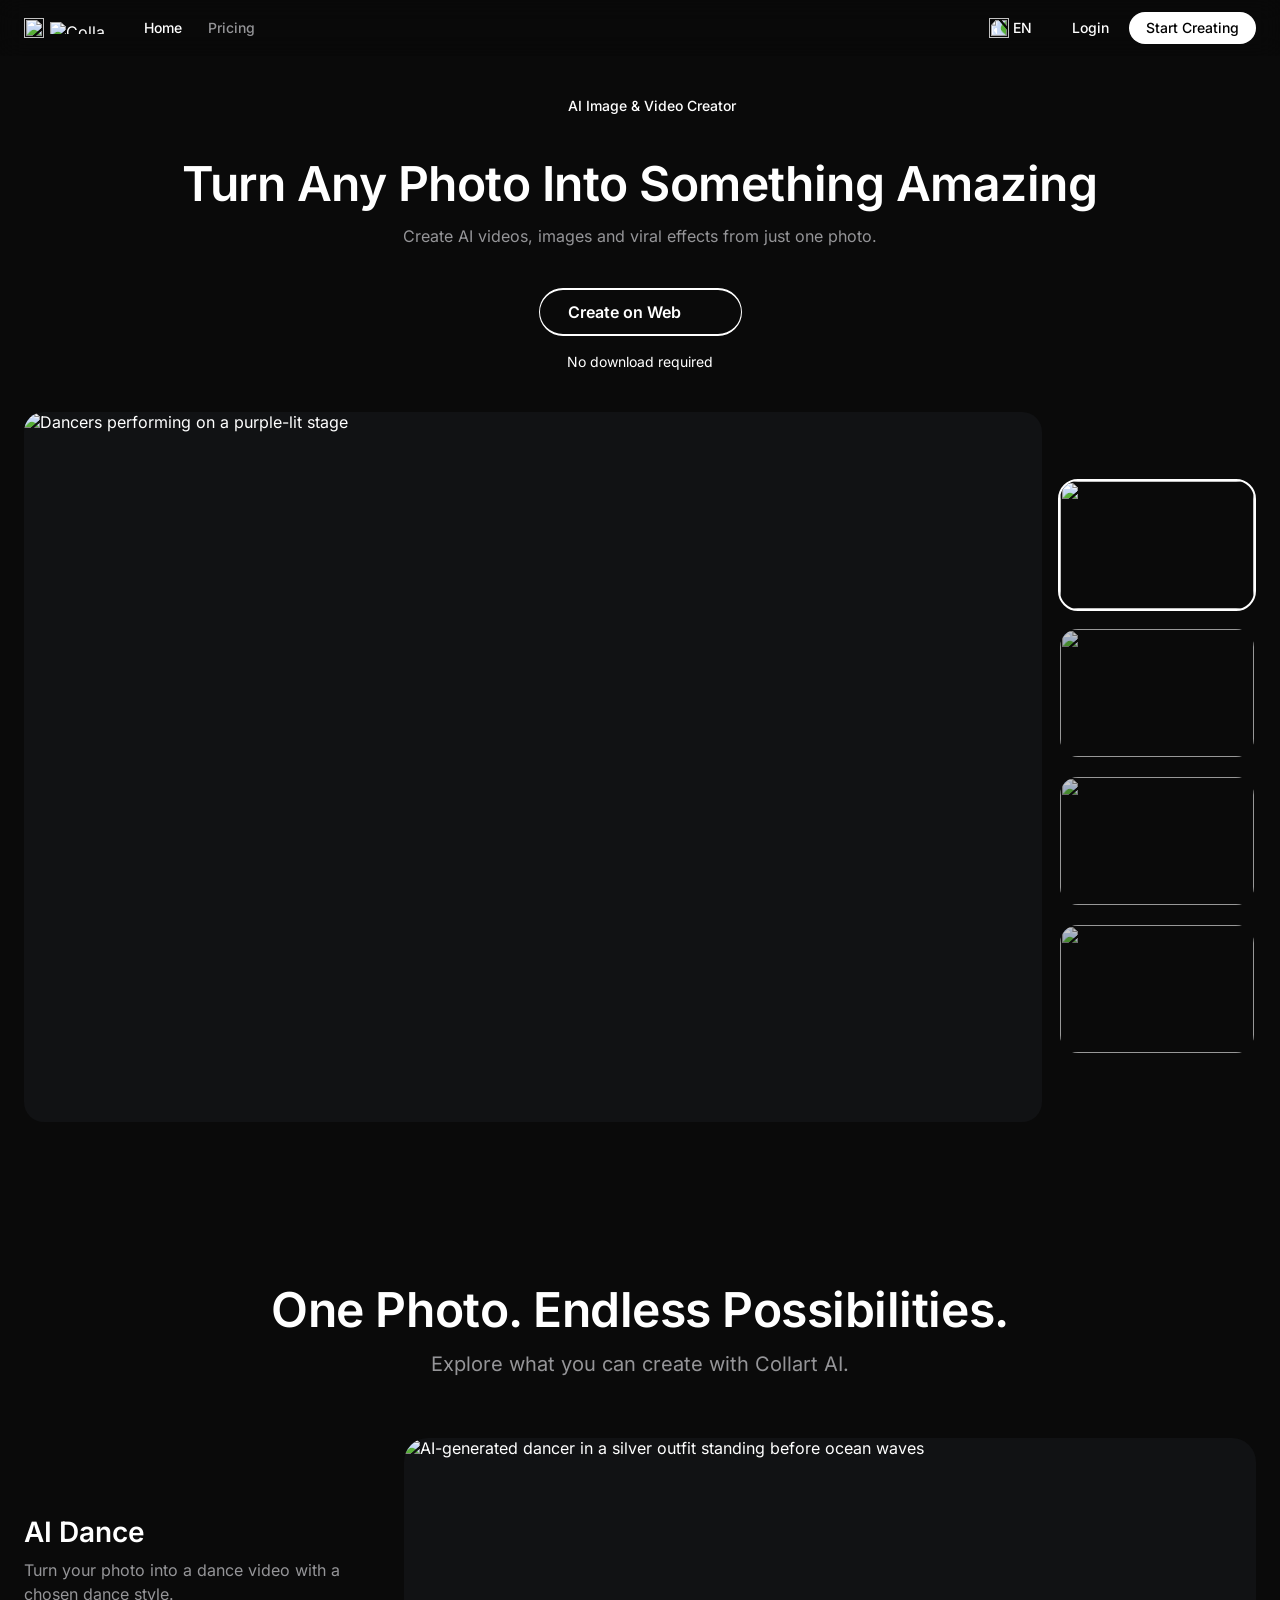
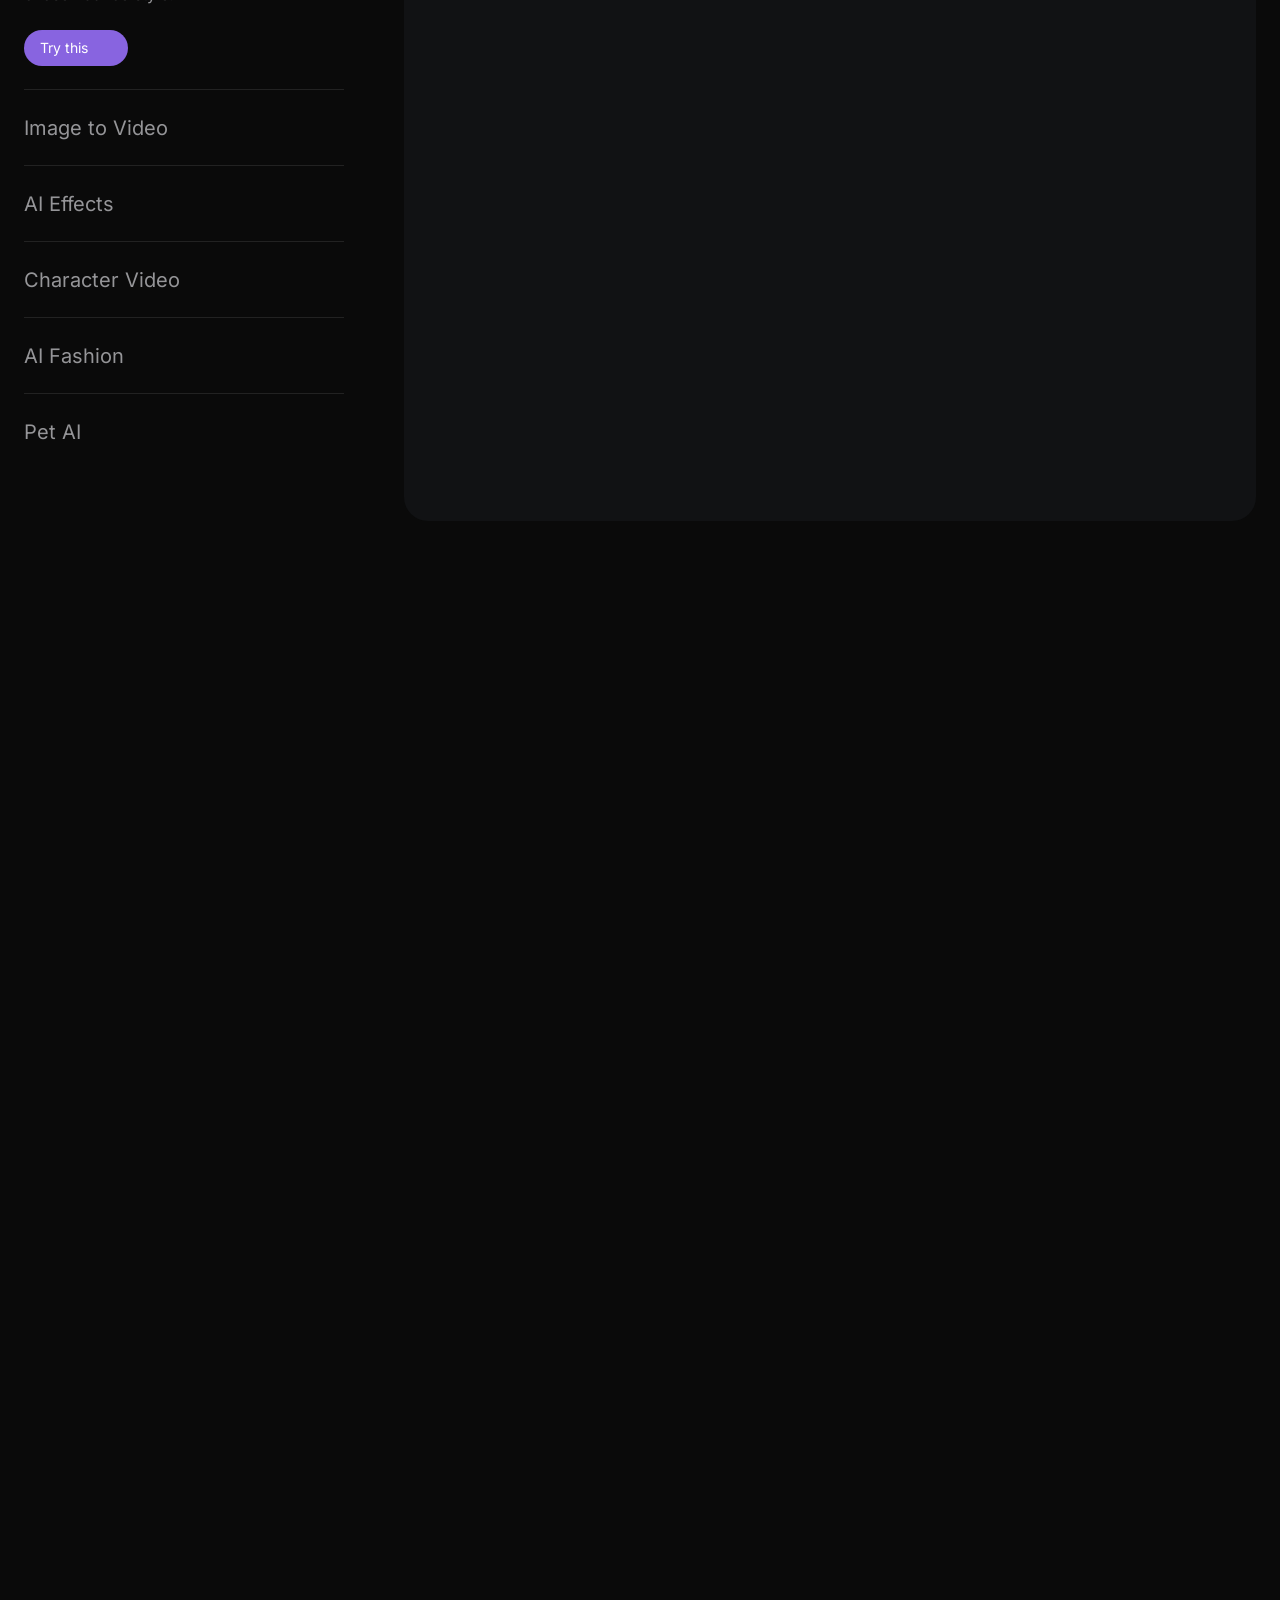
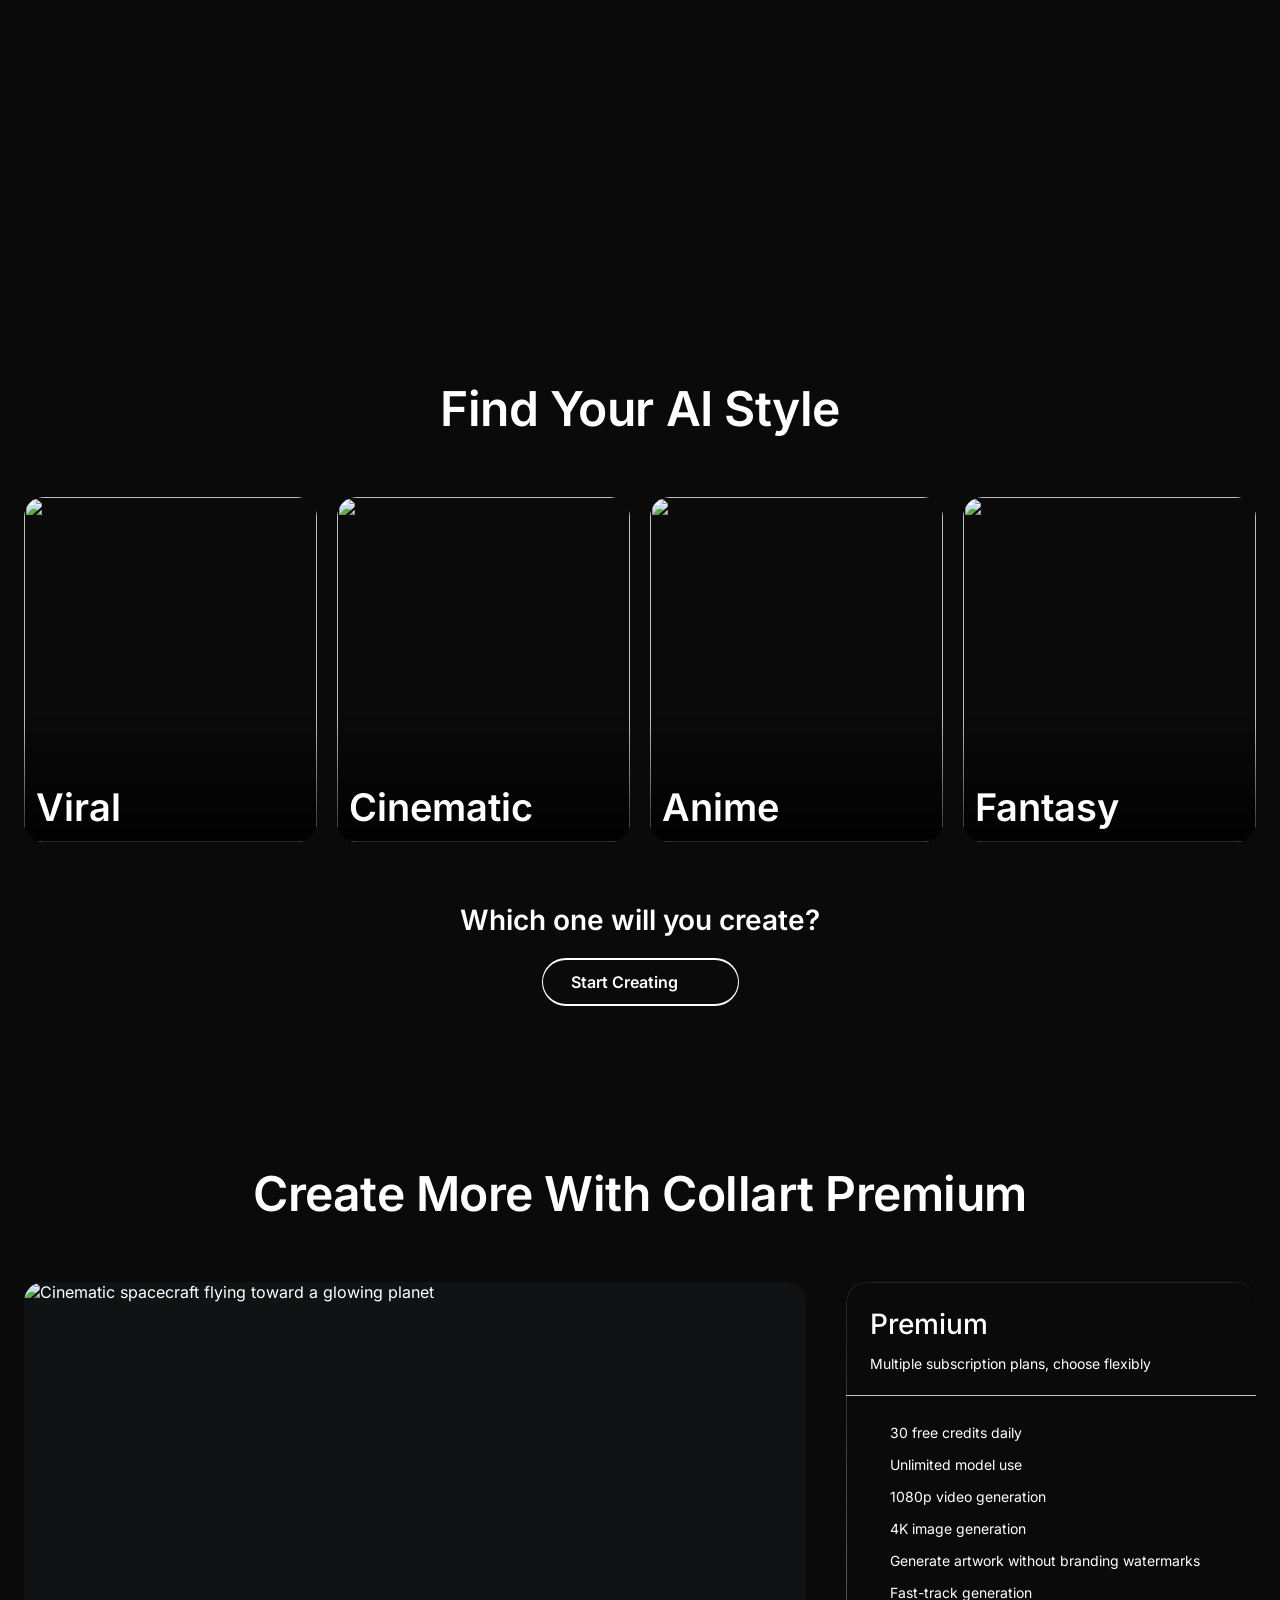
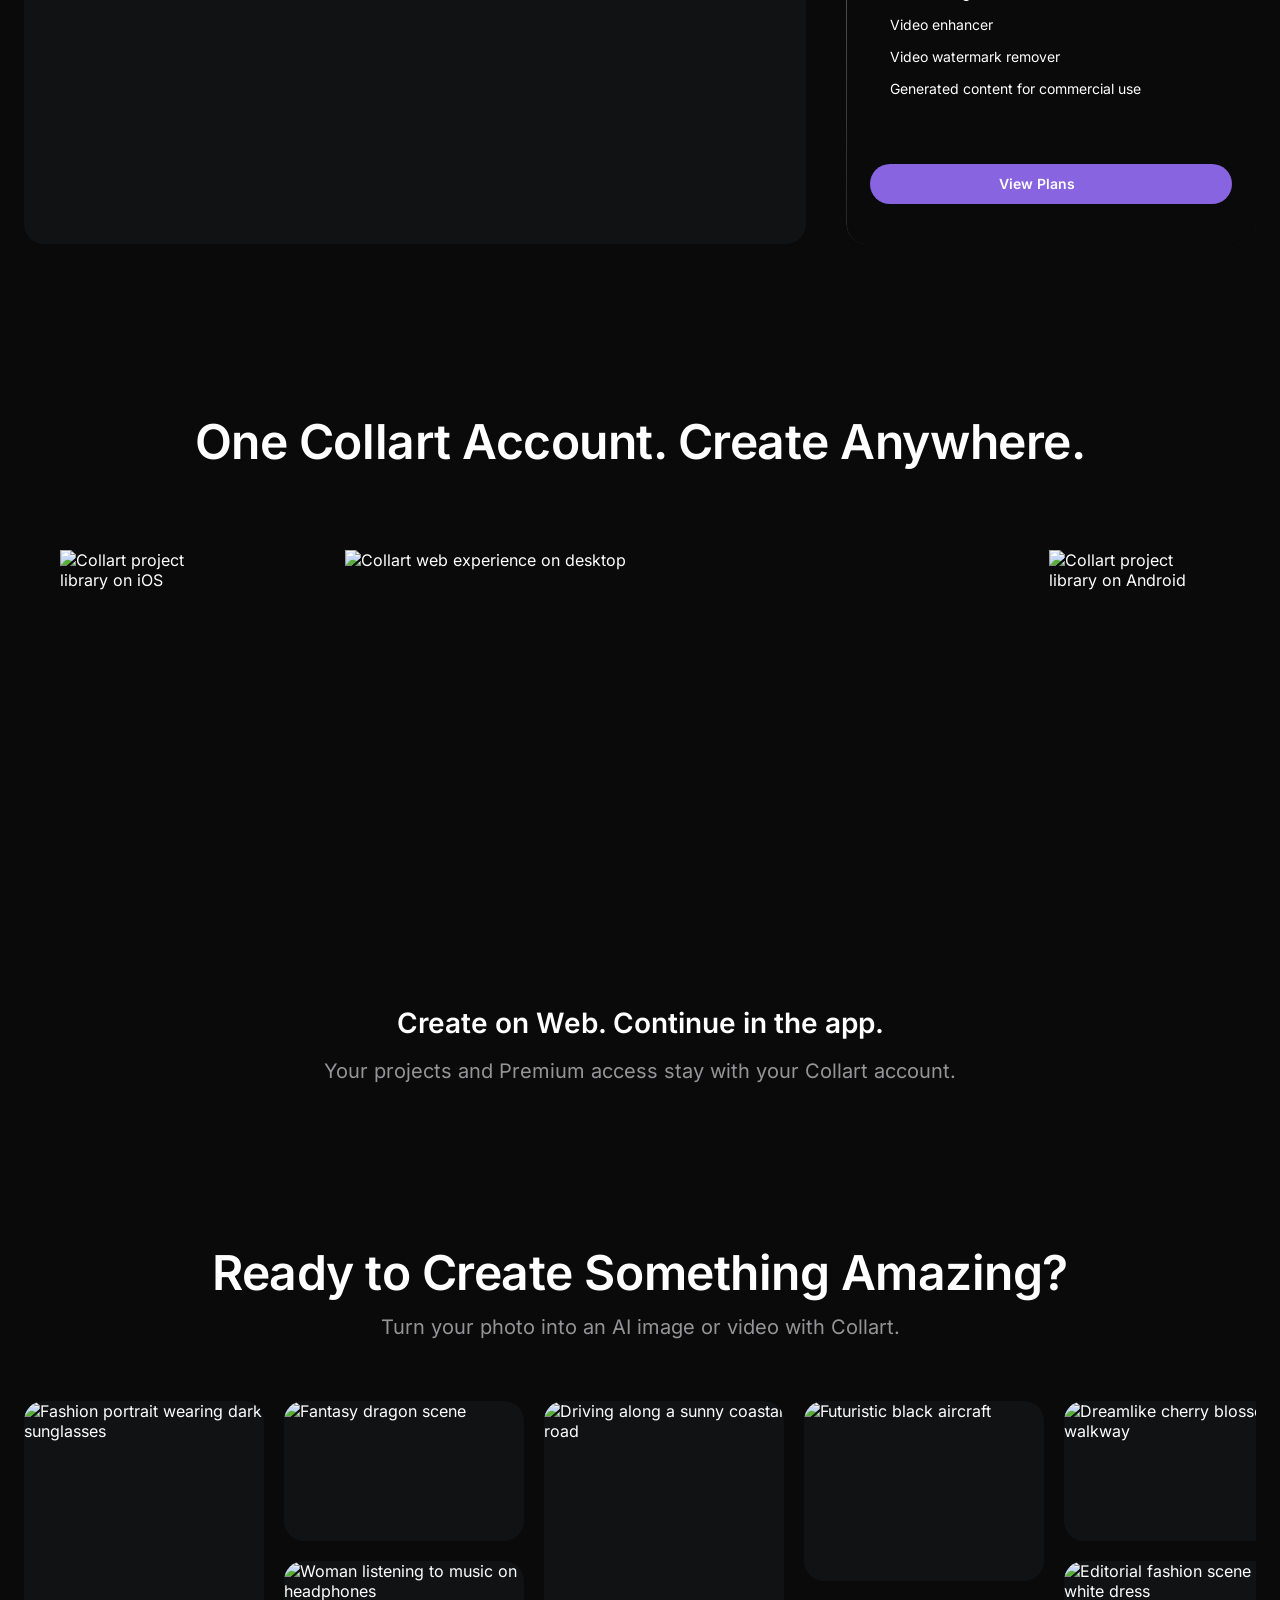
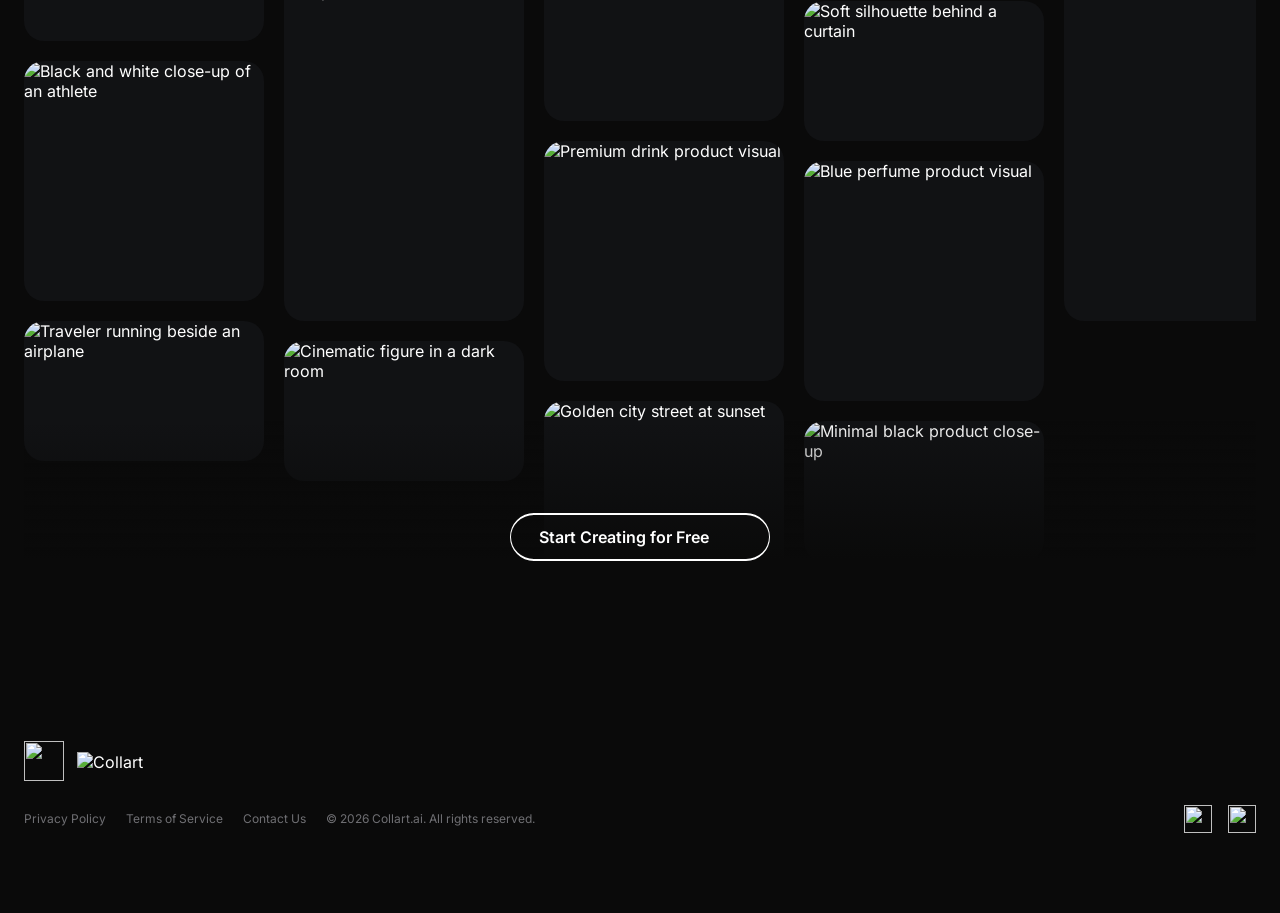
==== pricing/index.html @ fa87ba03 "Publish responsive mobile landing page" ====
<!doctype html>
<html lang="en">
  <head>
    <meta charset="UTF-8" />
    <meta name="viewport" content="width=device-width, initial-scale=1.0" />
    <meta
      name="description"
      content="Compare Collart subscription plans and credit packages."
    />
    <meta name="theme-color" content="#0a0a0a" />
    <title>Pricing & Subscription Plans | Collart</title>
    <script type="module" crossorigin src="../assets/main-CU76JynJ.js"></script>
    <link rel="stylesheet" crossorigin href="../assets/main-C1q_CXe8.css">
  </head>
  <body>
    <div id="root"></div>
  </body>
</html>
---- assets/main-C1q_CXe8.css ----
@font-face{font-family:Inter;font-style:normal;font-display:swap;font-weight:400;src:url(./inter-cyrillic-ext-400-normal-BQZuk6qB.woff2)format("woff2"),url(./inter-cyrillic-ext-400-normal-DQukG94-.woff)format("woff");unicode-range:U+460-52F,U+1C80-1C8A,U+20B4,U+2DE0-2DFF,U+A640-A69F,U+FE2E-FE2F}@font-face{font-family:Inter;font-style:normal;font-display:swap;font-weight:400;src:url(./inter-cyrillic-400-normal-obahsSVq.woff2)format("woff2"),url(./inter-cyrillic-400-normal-HOLc17fK.woff)format("woff");unicode-range:U+301,U+400-45F,U+490-491,U+4B0-4B1,U+2116}@font-face{font-family:Inter;font-style:normal;font-display:swap;font-weight:400;src:url(./inter-greek-ext-400-normal-DGGRlc-M.woff2)format("woff2"),url(./inter-greek-ext-400-normal-KugGGMne.woff)format("woff");unicode-range:U+1F??}@font-face{font-family:Inter;font-style:normal;font-display:swap;font-weight:400;src:url(./inter-greek-400-normal-B4URO6DV.woff2)format("woff2"),url(./inter-greek-400-normal-q2sYcFCs.woff)format("woff");unicode-range:U+370-377,U+37A-37F,U+384-38A,U+38C,U+38E-3A1,U+3A3-3FF}@font-face{font-family:Inter;font-style:normal;font-display:swap;font-weight:400;src:url(./inter-vietnamese-400-normal-DMkecbls.woff2)format("woff2"),url(./inter-vietnamese-400-normal-Bbgyi5SW.woff)format("woff");unicode-range:U+102-103,U+110-111,U+128-129,U+168-169,U+1A0-1A1,U+1AF-1B0,U+300-301,U+303-304,U+308-309,U+323,U+329,U+1EA0-1EF9,U+20AB}@font-face{font-family:Inter;font-style:normal;font-display:swap;font-weight:400;src:url(./inter-latin-ext-400-normal-C1nco2VV.woff2)format("woff2"),url(./inter-latin-ext-400-normal-77YHD8bZ.woff)format("woff");unicode-range:U+100-2BA,U+2BD-2C5,U+2C7-2CC,U+2CE-2D7,U+2DD-2FF,U+304,U+308,U+329,U+1D00-1DBF,U+1E00-1E9F,U+1EF2-1EFF,U+2020,U+20A0-20AB,U+20AD-20C0,U+2113,U+2C60-2C7F,U+A720-A7FF}@font-face{font-family:Inter;font-style:normal;font-display:swap;font-weight:400;src:url(./inter-latin-400-normal-C38fXH4l.woff2)format("woff2"),url(./inter-latin-400-normal-CyCys3Eg.woff)format("woff");unicode-range:U+??,U+131,U+152-153,U+2BB-2BC,U+2C6,U+2DA,U+2DC,U+304,U+308,U+329,U+2000-206F,U+20AC,U+2122,U+2191,U+2193,U+2212,U+2215,U+FEFF,U+FFFD}@font-face{font-family:Inter;font-style:normal;font-display:swap;font-weight:500;src:url(./inter-cyrillic-ext-500-normal-B0yAr1jD.woff2)format("woff2"),url(./inter-cyrillic-ext-500-normal-BmqWE9Dz.woff)format("woff");unicode-range:U+460-52F,U+1C80-1C8A,U+20B4,U+2DE0-2DFF,U+A640-A69F,U+FE2E-FE2F}@font-face{font-family:Inter;font-style:normal;font-display:swap;font-weight:500;src:url(./inter-cyrillic-500-normal-BasfLYem.woff2)format("woff2"),url(./inter-cyrillic-500-normal-CxZf_p3X.woff)format("woff");unicode-range:U+301,U+400-45F,U+490-491,U+4B0-4B1,U+2116}@font-face{font-family:Inter;font-style:normal;font-display:swap;font-weight:500;src:url(./inter-greek-ext-500-normal-C4iEst2y.woff2)format("woff2"),url(./inter-greek-ext-500-normal-2j5mBUwD.woff)format("woff");unicode-range:U+1F??}@font-face{font-family:Inter;font-style:normal;font-display:swap;font-weight:500;src:url(./inter-greek-500-normal-BIZE56-Y.woff2)format("woff2"),url(./inter-greek-500-normal-Xzm54t5V.woff)format("woff");unicode-range:U+370-377,U+37A-37F,U+384-38A,U+38C,U+38E-3A1,U+3A3-3FF}@font-face{font-family:Inter;font-style:normal;font-display:swap;font-weight:500;src:url(./inter-vietnamese-500-normal-DOriooB6.woff2)format("woff2"),url(./inter-vietnamese-500-normal-mJboJaSs.woff)format("woff");unicode-range:U+102-103,U+110-111,U+128-129,U+168-169,U+1A0-1A1,U+1AF-1B0,U+300-301,U+303-304,U+308-309,U+323,U+329,U+1EA0-1EF9,U+20AB}@font-face{font-family:Inter;font-style:normal;font-display:swap;font-weight:500;src:url(./inter-latin-ext-500-normal-CV4jyFjo.woff2)format("woff2"),url(./inter-latin-ext-500-normal-BxGbmqWO.woff)format("woff");unicode-range:U+100-2BA,U+2BD-2C5,U+2C7-2CC,U+2CE-2D7,U+2DD-2FF,U+304,U+308,U+329,U+1D00-1DBF,U+1E00-1E9F,U+1EF2-1EFF,U+2020,U+20A0-20AB,U+20AD-20C0,U+2113,U+2C60-2C7F,U+A720-A7FF}@font-face{font-family:Inter;font-style:normal;font-display:swap;font-weight:500;src:url(./inter-latin-500-normal-Cerq10X2.woff2)format("woff2"),url(./inter-latin-500-normal-BL9OpVg8.woff)format("woff");unicode-range:U+??,U+131,U+152-153,U+2BB-2BC,U+2C6,U+2DA,U+2DC,U+304,U+308,U+329,U+2000-206F,U+20AC,U+2122,U+2191,U+2193,U+2212,U+2215,U+FEFF,U+FFFD}@font-face{font-family:Inter;font-style:normal;font-display:swap;font-weight:600;src:url(./inter-cyrillic-ext-600-normal-Dfes3d0z.woff2)format("woff2"),url(./inter-cyrillic-ext-600-normal-Bcila6Z-.woff)format("woff");unicode-range:U+460-52F,U+1C80-1C8A,U+20B4,U+2DE0-2DFF,U+A640-A69F,U+FE2E-FE2F}@font-face{font-family:Inter;font-style:normal;font-display:swap;font-weight:600;src:url(./inter-cyrillic-600-normal-CWCymEST.woff2)format("woff2"),url(./inter-cyrillic-600-normal-4D_pXhcN.woff)format("woff");unicode-range:U+301,U+400-45F,U+490-491,U+4B0-4B1,U+2116}@font-face{font-family:Inter;font-style:normal;font-display:swap;font-weight:600;src:url(./inter-greek-ext-600-normal-DRtmH8MT.woff2)format("woff2"),url(./inter-greek-ext-600-normal-B8X0CLgF.woff)format("woff");unicode-range:U+1F??}@font-face{font-family:Inter;font-style:normal;font-display:swap;font-weight:600;src:url(./inter-greek-600-normal-plRanbMR.woff2)format("woff2"),url(./inter-greek-600-normal-BZpKdvQh.woff)format("woff");unicode-range:U+370-377,U+37A-37F,U+384-38A,U+38C,U+38E-3A1,U+3A3-3FF}@font-face{font-family:Inter;font-style:normal;font-display:swap;font-weight:600;src:url(./inter-vietnamese-600-normal-Cc8MFFhd.woff2)format("woff2"),url(./inter-vietnamese-600-normal-BuLX-rYi.woff)format("woff");unicode-range:U+102-103,U+110-111,U+128-129,U+168-169,U+1A0-1A1,U+1AF-1B0,U+300-301,U+303-304,U+308-309,U+323,U+329,U+1EA0-1EF9,U+20AB}@font-face{font-family:Inter;font-style:normal;font-display:swap;font-weight:600;src:url(./inter-latin-ext-600-normal-D2bJ5OIk.woff2)format("woff2"),url(./inter-latin-ext-600-normal-CIVaiw4L.woff)format("woff");unicode-range:U+100-2BA,U+2BD-2C5,U+2C7-2CC,U+2CE-2D7,U+2DD-2FF,U+304,U+308,U+329,U+1D00-1DBF,U+1E00-1E9F,U+1EF2-1EFF,U+2020,U+20A0-20AB,U+20AD-20C0,U+2113,U+2C60-2C7F,U+A720-A7FF}@font-face{font-family:Inter;font-style:normal;font-display:swap;font-weight:600;src:url(./inter-latin-600-normal-LgqL8muc.woff2)format("woff2"),url(./inter-latin-600-normal-CiBQ2DWP.woff)format("woff");unicode-range:U+??,U+131,U+152-153,U+2BB-2BC,U+2C6,U+2DA,U+2DC,U+304,U+308,U+329,U+2000-206F,U+20AC,U+2122,U+2191,U+2193,U+2212,U+2215,U+FEFF,U+FFFD}:root{--lightningcss-light: ;--lightningcss-dark:initial;color-scheme:dark;font-synthesis:none;text-rendering:optimizelegibility;--page:#0a0a0a;--surface:#111214;--surface-raised:#1a1c1f;--text:#fff;--text-secondary:#f2f2f799;--text-tertiary:#ebebf54d;--separator:#ffffff1a;--color-semantic-foreground-primary:#fff;--color-semantic-foreground-tertiary:#f2f2f74d;--color-semantic-button-primary-default:#8864e0;--color-semantic-button-primary-hover:#9d79f7;--color-semantic-button-primary-active:#7d58d2;--color-semantic-button-primary-disabled:#4f2a9e;--color-semantic-button-default-default:#3a3a3c;--color-semantic-button-default-hover:#48484a;--color-semantic-button-default-active:#2c2c2e;--color-semantic-button-default-disabled:#3a3a3c;--color-semantic-button-dashed-default:#8e8e93;--color-semantic-button-dashed-hover:#9d79f7;--color-semantic-button-dashed-active:#7d58d2;--color-semantic-button-dashed-disabled:#8e8e93;--color-semantic-button-text-default:transparent;--color-semantic-button-text-hover:#2c2c2e;--color-semantic-button-text-active:#3a3a3c;--color-semantic-button-link-default:#8864e0;--color-semantic-button-link-hover:#9d79f7;--color-semantic-button-link-active:#7d58d2;--color-semantic-button-link-disabled:#f2f2f74d;--brand:var(--color-semantic-button-primary-default);--content-wide:1280px;--content-copy:1120px;font-family:Inter,-apple-system,BlinkMacSystemFont,Segoe UI,sans-serif}*{box-sizing:border-box}html{scroll-behavior:smooth;background:var(--page)}body{background:var(--page);min-width:320px;min-height:100vh;color:var(--text);margin:0}button,a{font:inherit}button{color:inherit}a{color:inherit;text-decoration:none}img{max-width:100%;display:block}a:focus-visible,button:focus-visible{outline:2px solid var(--color-semantic-button-primary-hover);outline-offset:3px}button:disabled,a[aria-disabled=true]{cursor:not-allowed}a[aria-disabled=true]{pointer-events:none}.page-shell{background:var(--page);width:100%;min-height:100vh;padding-top:56px;overflow:clip}.content-wide{width:min(var(--content-wide), calc(100% - 48px));margin-inline:auto}main section[id]{scroll-margin-top:72px}.site-header{z-index:100;isolation:isolate;background:0 0;height:56px;position:fixed;inset:0 0 auto}.site-header:before{content:"";z-index:0;-webkit-backdrop-filter:blur(12px)saturate(120%);backdrop-filter:blur(12px)saturate(120%);pointer-events:none;background:#0a0a0aad;position:absolute;inset:0}.site-header__inner{z-index:1;justify-content:space-between;align-items:center;width:min(1440px,100%);height:56px;margin-inline:auto;padding:0 24px;display:flex;position:relative}.site-header__left,.site-header__actions,.desktop-nav,.brand,.language-button{align-items:center;display:flex}.site-header__left{flex:none;gap:40px}.brand--header{cursor:pointer;white-space:nowrap;background:0 0;border:0;flex:0 0 80px;gap:6px;width:80px;height:20px;padding:0;transition:opacity .16s}.brand--header:hover{opacity:.82}.brand--header:active{opacity:.64}.brand--header img:last-child{flex:0 0 54px}.desktop-nav{flex:0 0 111px;justify-content:space-between;gap:0;width:111px}.desktop-nav .header-text-button,.site-header__actions .header-text-button,.language-button,.header-cta{letter-spacing:0;font-size:14px;font-weight:500;line-height:20px}.header-text-button{background:var(--color-semantic-button-text-default);min-height:32px;color:var(--color-semantic-foreground-primary);cursor:pointer;white-space:nowrap;border:0;border-radius:8px;flex:none;align-items:center;margin:-6px -10px;padding:6px 10px;transition:background .16s,color .16s;display:inline-flex}.header-text-button:hover{background:var(--color-semantic-button-text-hover);color:var(--color-semantic-foreground-primary)}.header-text-button:active{background:var(--color-semantic-button-text-active);color:var(--color-semantic-foreground-primary)}.header-text-button[aria-disabled=true]{background:var(--color-semantic-button-text-default);color:var(--color-semantic-foreground-tertiary)}.desktop-nav .header-text-button:not([aria-current=page]){color:var(--text-secondary)}.desktop-nav .header-text-button:not([aria-current=page]):hover,.desktop-nav .header-text-button:not([aria-current=page]):active{color:var(--color-semantic-foreground-primary)}.site-header__actions{flex:none;gap:20px;height:32px}.language-button{cursor:pointer;background:0 0;border:0;flex:0 0 63px;gap:0;width:63px;height:20px;padding:0;transition:opacity .16s}.language-button:hover{opacity:.82}.language-button:active{opacity:.64}.language-button:disabled{color:var(--color-semantic-foreground-tertiary);opacity:1;background:0 0}.language-button__value{align-items:center;gap:4px;width:43px;height:20px;display:flex}.language-button__value>img{flex:0 0 20px;width:20px;height:20px;transform:rotate(-90deg)}.language-button__value>span{text-align:center;flex:0 0 19px}.language-button__chevron{justify-content:center;align-items:center;width:20px;height:20px;display:flex}.language-button__chevron img{object-fit:contain;width:8px;height:5px;transform:scaleY(-1)}.language-modal{z-index:200;-webkit-backdrop-filter:blur(25px);backdrop-filter:blur(25px);background:#0009;place-items:center;padding:24px;animation:.16s ease-out language-overlay-in;display:grid;position:fixed;inset:0}.language-modal__dialog{background:var(--surface);border-radius:20px;width:min(798px,100%);height:440px;max-height:calc(100vh - 48px);padding:24px;animation:.18s ease-out language-dialog-in;overflow:hidden}.language-modal__dialog:focus{outline:none}.language-modal__header{justify-content:space-between;align-items:center;height:28px;display:flex}.language-modal__header h2{margin:0;font-size:20px;font-weight:600;line-height:28px}.language-modal__close{cursor:pointer;background:0 0;border:0;flex:0 0 16px;width:16px;height:16px;padding:0;transition:opacity .16s;position:relative}.language-modal__close:before{content:"";position:absolute;inset:-8px}.language-modal__close:hover{opacity:.82}.language-modal__close:active{opacity:.64}.language-modal__grid{grid-template-columns:repeat(3,226px);justify-content:center;gap:20px;width:100%;margin-top:40px;display:grid}.language-modal__column{gap:20px;display:grid}.language-option{width:226px;height:24px;color:var(--text);text-align:left;cursor:pointer;background:0 0;border:0;justify-content:space-between;align-items:center;padding:0;font-size:16px;font-weight:400;line-height:24px;transition:color .16s,opacity .16s;display:flex}.language-option:hover{color:var(--color-semantic-button-primary-hover)}.language-option:active{color:var(--color-semantic-button-primary-active)}.language-option--selected{color:var(--color-semantic-button-primary-default)}.language-option__check{flex:0 0 16px;place-items:center;width:16px;height:16px;display:grid}.language-option__check img{width:16px;height:16px}.login-modal{z-index:200;-webkit-backdrop-filter:blur(25px);backdrop-filter:blur(25px);background:#0009;place-items:center;padding:24px;animation:.16s ease-out language-overlay-in;display:grid;position:fixed;inset:0}.login-modal__dialog{background:var(--surface);border-radius:20px;width:min(390px,100%);height:562px;max-height:calc(100vh - 48px);animation:.18s ease-out language-dialog-in;position:relative;overflow:hidden}.login-modal__dialog:focus{outline:none}.login-modal__close{z-index:1;cursor:pointer;background:0 0;border:0;width:16px;height:16px;padding:0;transition:opacity .16s;position:absolute;top:20px;right:20px}.login-modal__close:before{content:"";position:absolute;inset:-8px}.login-modal__close:hover{opacity:.82}.login-modal__close:active{opacity:.64}.login-modal__header{flex-direction:column;align-items:center;gap:8px;width:301px;display:flex;position:absolute;top:36px;left:50%;transform:translate(-50%)}.login-modal__header>img{width:80px;height:80px}.login-modal__header h2{text-align:center;margin:0;font-size:20px;font-weight:600;line-height:28px}.login-modal__methods{gap:12px;width:342px;display:grid;position:absolute;top:186px;left:24px}.login-method{background:var(--color-semantic-button-default-default);width:100%;height:40px;color:var(--text);cursor:pointer;border:0;border-radius:8px;justify-content:flex-start;align-items:center;padding:0;transition:background .16s;display:flex;position:relative;overflow:hidden}.login-method:hover{background:var(--color-semantic-button-default-hover)}.login-method:active{background:var(--color-semantic-button-default-active)}.login-method__content{align-items:center;gap:20px;font-size:14px;font-weight:600;line-height:20px;display:flex;position:absolute;top:8px;left:89px}.login-method__content img{flex:0 0 24px;width:24px;height:24px}.login-modal__divider{place-items:center;width:342px;height:20px;display:grid;position:absolute;top:298px;left:24px}.login-modal__divider img{width:342px;height:1px;position:absolute;top:10px;left:0}.login-modal__divider span{background:var(--surface);text-align:center;width:37px;font-size:14px;font-weight:400;line-height:20px;position:relative}.login-modal__form{position:absolute;inset:354px 24px auto}.login-modal__form label{height:24px;font-size:16px;font-weight:400;line-height:24px;display:block}.login-modal__form input{border:1px solid var(--separator);width:100%;height:40px;color:var(--text);background:0 0;border-radius:8px;outline:0;margin-top:8px;padding:9px;font-size:14px;font-weight:400;line-height:20px;transition:border-color .16s}.login-modal__form input::placeholder{color:var(--text-secondary);opacity:1}.login-modal__form input:hover{border-color:#ffffff3d}.login-modal__form input:focus-visible{border-color:var(--color-semantic-button-primary-hover);outline-offset:1px;outline:2px solid #9d79f747}.login-modal__continue{background:var(--color-semantic-button-primary-default);width:100%;height:40px;color:var(--text);cursor:pointer;border:0;border-radius:8px;margin-top:32px;padding:8px 10px;font-size:16px;font-weight:600;line-height:24px;transition:background .16s}.login-modal__continue:hover{background:var(--color-semantic-button-primary-hover)}.login-modal__continue:active{background:var(--color-semantic-button-primary-active)}@keyframes language-overlay-in{0%{opacity:0}to{opacity:1}}@keyframes language-dialog-in{0%{opacity:0;transform:scale(.98)}to{opacity:1;transform:scale(1)}}.header-cta{background:var(--color-semantic-foreground-primary);color:#000;white-space:nowrap;border-radius:999px;flex:0 0 127px;justify-content:center;align-items:center;width:127px;height:32px;padding:6px 16px;transition:transform .16s,filter .16s,background .16s,color .16s;display:inline-flex}.header-cta:hover{filter:brightness(.94);transform:translateY(-1px)}.header-cta:active{filter:brightness(.86);transform:translateY(0)}.header-cta[aria-disabled=true]{background:var(--color-semantic-button-default-disabled);color:var(--color-semantic-foreground-tertiary);filter:none}.menu-button,.mobile-nav,.mobile-drawer-button,.site-header__mobile-actions,.mobile-sticky-cta{display:none}@supports not ((-webkit-backdrop-filter:blur(1px)) or (backdrop-filter:blur(1px))){.site-header:before{background:#0a0a0af0}}.hero-copy{width:min(var(--content-copy), calc(100% - 48px));text-align:center;flex-direction:column;align-items:center;min-height:274px;margin:40px auto 0;display:flex}.eyebrow{align-items:center;gap:8px;height:20px;margin:0;font-size:14px;font-weight:500;line-height:20px;display:flex}.hero-copy__heading{margin-top:40px}.hero-copy h1,.section-heading h2,.style-section>h2{letter-spacing:-.48px;margin:0;font-size:48px;font-weight:600;line-height:56px}.hero-copy__heading>p{color:var(--text-secondary);margin:12px 0 0;font-size:16px;font-weight:400;line-height:24px}.section-heading>p,.device-copy>p{color:var(--text-secondary);margin:12px 0 0;font-size:20px;font-weight:400;line-height:28px}.hero-copy>.cta{margin-top:40px}.no-download{color:var(--text);margin:16px 0 0;font-size:14px;line-height:20px}.cta{border:solid var(--color-semantic-button-dashed-default);min-height:48px;color:var(--color-semantic-foreground-primary);background:0 0;border-width:2px .5px;border-radius:999px;justify-content:center;align-items:center;gap:12px;padding:10px 27px;font-size:16px;font-weight:600;line-height:24px;transition:background .16s,border-color .16s,color .16s,transform .16s;display:inline-flex}.cta img{width:20px;height:20px;transform:rotate(180deg)}.cta:hover{border-color:var(--color-semantic-button-dashed-hover);color:var(--color-semantic-foreground-primary);background:0 0;transform:translateY(-1px)}.cta:active{border-color:var(--color-semantic-button-dashed-active);transform:translateY(0)}.cta--hero{border-color:var(--color-semantic-foreground-primary);padding-inline:28px;transition:opacity .15s cubic-bezier(.4,0,.2,1);overflow:hidden}.cta--hero .cta__icon{flex:0 0 20px;width:20px;height:20px;transition:transform .15s cubic-bezier(.4,0,.2,1);display:block;position:relative}.cta--hero .cta__icon img{width:19.091px;max-width:none;height:12.728px;position:absolute;top:3.64px;left:.45px;transform:rotate(180deg)}.cta--hero:hover{border-color:var(--color-semantic-foreground-primary);opacity:.8;transform:none}.cta--hero:hover .cta__icon{transform:translate(4px)}.cta--hero:active{border-color:var(--color-semantic-foreground-primary);transform:none}.cta[aria-disabled=true]{border-color:var(--color-semantic-button-dashed-disabled);color:var(--color-semantic-foreground-tertiary);transform:none}.cta[aria-disabled=true] img{opacity:.3}.cta--filled{background:var(--color-semantic-button-primary-default);border:0;gap:8px;width:100%;height:40px;min-height:40px;padding:10px 16px;font-size:14px;line-height:20px}.cta--filled:hover{background:var(--color-semantic-button-primary-hover);color:var(--color-semantic-foreground-primary)}.cta--filled:active{background:var(--color-semantic-button-primary-active)}.cta--filled[aria-disabled=true]{background:var(--color-semantic-button-primary-disabled);color:var(--color-semantic-foreground-tertiary)}.hero-gallery-wrap{margin-top:40px}.hero-gallery{grid-template-columns:minmax(0,1066px) 198px;align-items:center;gap:16px;width:100%;height:710px;display:grid}.hero-gallery__main{background:var(--surface);border-radius:20px;height:710px;overflow:hidden}.hero-gallery__main img,.hero-gallery__thumbs img,.feature-showcase__media img,.style-card>img,.premium-media img,.creation-gallery__item{object-fit:cover;width:100%;height:100%}.hero-gallery__main img{animation:.32s media-fade}@keyframes media-fade{0%{opacity:.55;transform:scale(1.01)}to{opacity:1;transform:scale(1)}}.hero-gallery__thumbs{grid-template-rows:repeat(4,132px);gap:16px;height:576px;display:grid}.hero-gallery__thumbs button{cursor:pointer;opacity:.78;background:0 0;border:2px solid #0000;border-radius:20px;width:198px;height:132px;padding:0;transition:opacity .16s,border-color .16s,transform .16s;overflow:hidden}.hero-gallery__thumbs button:hover,.hero-gallery__thumbs button.is-selected{opacity:1}.hero-gallery__thumbs button:hover:not(.is-selected){border-color:var(--color-semantic-button-dashed-hover)}.hero-gallery__thumbs button:active:not(.is-selected){border-color:var(--color-semantic-button-dashed-active)}.hero-gallery__thumbs button.is-selected{border-color:#fff}.section-heading{width:min(var(--content-copy), calc(100% - 48px));text-align:center;margin-inline:auto}.possibilities>.section-heading{margin-top:160px}.feature-showcase{grid-template-columns:320px minmax(0,900px);align-items:center;gap:60px;height:683px;margin-top:60px;display:grid}.feature-showcase__nav{flex-direction:column;height:532px;display:flex}.feature-item{border:0;flex:none;padding:24px 0;position:relative}.feature-item:not(:last-child):after{background:var(--separator);content:"";height:1px;position:absolute;bottom:0;left:0;right:0}.feature-item:first-child{padding-top:0}.feature-item:last-child{padding-bottom:0}.feature-item>button,.feature-item__expanded>button{background:var(--color-semantic-button-text-default);width:100%;color:var(--text-secondary);text-align:left;cursor:pointer;border:0;border-radius:8px;padding:0;font-size:20px;font-weight:400;line-height:28px;transition:background .16s,color .16s}.feature-item>button:hover,.feature-item__expanded>button:not(.try-button):hover{color:var(--color-semantic-foreground-primary);background:0 0}.feature-item>button:active,.feature-item__expanded>button:active{background:var(--color-semantic-button-text-active)}.feature-item>button:disabled,.feature-item__expanded>button:disabled{background:var(--color-semantic-button-text-default);color:var(--color-semantic-foreground-tertiary)}.feature-item--active{padding-bottom:24px}.feature-item--active:last-child{padding-bottom:0}.feature-item__expanded>button{color:var(--text);font-size:28px;font-weight:600;line-height:36px}.feature-item__expanded p{max-width:320px;color:var(--text-secondary);margin:8px 0 0;font-size:16px;line-height:24px}.feature-item__expanded>button.try-button{background:var(--color-semantic-button-primary-default);width:fit-content;height:36px;color:var(--color-semantic-foreground-primary);cursor:pointer;border:0;border-radius:999px;align-items:center;gap:8px;margin-top:24px;padding:8px 16px;font-size:14px;font-weight:400;line-height:20px;transition:background .16s;display:flex}.feature-item__expanded>button.try-button:hover{background:var(--color-semantic-button-primary-hover);color:var(--color-semantic-foreground-primary)}.feature-item__expanded>button.try-button:active{background:var(--color-semantic-button-primary-active)}.feature-item__expanded>button.try-button[aria-disabled=true]{background:var(--color-semantic-button-primary-disabled);color:var(--color-semantic-foreground-tertiary);transform:none}.feature-item__expanded>button.try-button[aria-disabled=true] .try-button__icon{opacity:.3}.feature-item__expanded>button.try-button .try-button__icon{flex:0 0 16px;width:16px;height:16px;transition:transform .15s cubic-bezier(.4,0,.2,1);position:relative}.feature-item__expanded>button.try-button .try-button__icon img{width:15.273px;max-width:none;height:10.182px;position:absolute;top:2.33px;left:.29px;transform:rotate(180deg)}.feature-item__expanded>button.try-button:hover .try-button__icon{transform:translate(4px)}.feature-showcase__media{background:var(--surface);border-radius:24px;width:100%;height:683px;overflow:hidden}.feature-mobile-list{display:none}.style-section{min-height:625px;margin-top:160px}.style-section>h2{text-align:center;height:56px}.style-grid{grid-template-columns:repeat(4,minmax(0,1fr));gap:20px;margin-top:60px;display:grid}.style-card{height:345px;margin:0;position:relative}.style-card>img{border-radius:20px;height:345px}.style-card:after{content:"";pointer-events:none;background:linear-gradient(#0000,#000c);border-radius:0 0 20px 20px;position:absolute;inset:220px 0 0}.style-card__copy{z-index:1;height:70px;padding:12px;position:absolute;bottom:0;left:0;right:0}.style-card h3{margin:0;font-size:38px;font-weight:600;line-height:46px}.style-cta{flex-direction:column;align-items:center;height:104px;margin-top:60px;display:flex}.style-cta h3,.device-copy h3{margin:0;font-size:28px;font-weight:600;line-height:36px}.style-cta .cta{margin-top:20px}.premium-section>.section-heading{margin-top:160px}.premium-layout{grid-template-columns:minmax(0,830px) 410px;gap:40px;height:562px;margin-top:60px;display:grid}.premium-media{background:var(--surface);border-radius:20px;height:562px;overflow:hidden}.plan-card{background:var(--page);border:0;border-radius:20px;flex-direction:column;justify-content:space-between;height:562px;padding:24px 24px 40px;display:flex;position:relative;overflow:hidden}.plan-card:before{z-index:2;border-radius:inherit;content:"";pointer-events:none;-webkit-mask-composite:xor;background:linear-gradient(#ffffff1a 0%,#ffffff4d 50%,#ffffff1a 100%);padding:.5px;position:absolute;inset:0;-webkit-mask-image:linear-gradient(#fff 0 0),linear-gradient(#fff 0 0);-webkit-mask-position:0 0,0 0;-webkit-mask-size:auto,auto;-webkit-mask-repeat:repeat,repeat;-webkit-mask-clip:content-box,border-box;-webkit-mask-origin:content-box,border-box;-webkit-mask-composite:xor;mask-composite:exclude;-webkit-mask-source-type:auto,auto;mask-mode:match-source,match-source}.plan-card__content,.plan-card>.cta{z-index:1;position:relative}.plan-card__glow{object-fit:contain;width:600px;max-width:none;height:600px;position:absolute;bottom:-150.5px;left:50%;transform:translate(-50%)}.plan-card h3{margin:0;font-size:28px;font-weight:500;line-height:36px}.plan-card p{color:var(--color-semantic-foreground-primary);margin:12px 0 0;font-size:14px;font-weight:400;line-height:20px}.plan-card__divider{width:100%;height:1px;margin:24px 0}.plan-card ul{gap:12px;margin:0;padding:0;list-style:none;display:grid}.plan-card li{color:var(--color-semantic-foreground-primary);align-items:center;gap:4px;font-size:14px;font-weight:400;line-height:20px;display:flex}.plan-card__check{flex:0 0 16px;width:16px;height:16px;position:relative}.plan-card__check img{width:9.833px;max-width:none;height:8.167px;position:absolute;top:calc(50% + .33px);left:calc(50% + .17px);transform:translate(-50%,-50%)}.plan-card>.cta--filled .cta__icon{flex:0 0 20px;width:20px;height:20px;transition:transform .15s cubic-bezier(.4,0,.2,1);display:block;position:relative}.plan-card>.cta--filled .cta__icon img{width:19.091px;max-width:none;height:12.728px;position:absolute;top:3.64px;left:.45px;transform:rotate(180deg)}.plan-card>.cta--filled:hover .cta__icon{transform:translate(4px)}.device-section>.section-heading{margin-top:170px}.device-row{grid-template-columns:169px 116px 590px 114px 171px;align-items:center;width:1160px;height:395px;margin:80px auto 0;display:grid}.device{object-fit:contain;height:395px}.device--phone{width:171px}.device--desktop{width:590px}.device-link{object-fit:fill;place-self:start;height:14.728px;margin-top:170.636px;position:relative}.device-link:nth-child(2){width:87.931%;left:25.862%}.device-link:nth-child(4){width:89.474%;left:-14.035%}.device-copy{width:min(var(--content-copy), calc(100% - 48px));text-align:center;height:80px;margin:60px auto 0}.device-copy>p{margin-top:16px}.creation-section>.section-heading{margin-top:160px}.creation-gallery{grid-template-columns:repeat(5,240px);gap:20px;height:780px;margin-top:60px;display:grid;position:relative;overflow:hidden}.creation-gallery__column{flex-direction:column;gap:20px;display:flex}.creation-gallery__column--mobile{display:none}.creation-gallery__item{background:var(--surface);border-radius:20px;flex:none}.creation-gallery__fade{z-index:1;background:linear-gradient(to bottom, #0a0a0a00, var(--page) 87%);pointer-events:none;height:160px;position:absolute;inset:auto 0 0}.creation-gallery__cta{z-index:2;position:absolute;bottom:20px;left:50%;transform:translate(-50%)}.creation-gallery__cta .cta{white-space:nowrap}.site-footer{flex-direction:column;gap:24px;min-height:92px;margin-top:160px;margin-bottom:80px;display:flex}.brand--footer{gap:12.5px;width:135px;height:40px}.site-footer__bottom,.site-footer__links,.site-footer__socials{align-items:center;display:flex}.site-footer__bottom{justify-content:space-between;min-height:28px}.site-footer__links{color:#ebebf573;gap:20px;font-size:12px;line-height:16px}.site-footer__links a:hover{color:var(--text)}.site-footer__socials{gap:16px}.site-footer__socials a{border-radius:50%;width:28px;height:28px;transition:transform .16s}.site-footer__socials a:hover{transform:translateY(-2px)}@media (width<=1180px){.hero-copy h1,.section-heading h2,.style-section>h2{font-size:clamp(36px,4.2vw,48px);line-height:1.15}.hero-gallery{grid-template-columns:minmax(0,1fr) 160px;height:auto}.hero-gallery__main{aspect-ratio:1.5;height:auto}.hero-gallery__thumbs{grid-template-rows:repeat(4,auto);height:auto}.hero-gallery__thumbs button{aspect-ratio:1.5;border-radius:14px;width:100%;height:auto}.feature-showcase{grid-template-columns:280px minmax(0,1fr);gap:36px;height:auto}.feature-showcase__media{aspect-ratio:1.318;height:auto}.premium-layout{grid-template-columns:minmax(0,1.6fr) minmax(340px,.8fr);gap:24px;height:auto}.premium-media,.plan-card{height:562px}.device-row{grid-template-columns:145px 70px minmax(420px,1fr) 70px 147px;width:min(1000px,100% - 48px);height:auto}.device{width:100%;height:auto}.creation-gallery{grid-template-columns:repeat(5,minmax(0,1fr));gap:14px;height:min(68vw,780px)}.creation-gallery__column{gap:14px}.creation-gallery__column--desktop .creation-gallery__item{aspect-ratio:1;border-radius:14px;height:auto!important}}@media (width<=760px){.page-shell{padding-bottom:92px}.content-wide,.section-heading,.hero-copy,.device-copy{width:min(100% - 32px,560px)}.site-header__inner{padding:0 16px}.site-header:before{background:var(--page);-webkit-backdrop-filter:none;backdrop-filter:none}.desktop-nav,.site-header__actions{display:none}.site-header__left{gap:8px}.brand--header{flex:0 0 96px;gap:7.2px;width:96px;height:24px}.brand--header img:first-child{width:24px;height:24px}.brand--header img:last-child{flex:0 0 64.8px;width:64.8px;height:14.4px}.language-modal,.login-modal{padding:16px}.language-modal__dialog{border-radius:16px;width:100%;height:min(640px,100vh - 32px);max-height:calc(100vh - 32px);padding:20px;overflow-y:auto}.language-modal__grid{grid-template-columns:1fr;gap:20px;margin-top:32px}.language-option{width:100%}.login-modal__dialog{max-height:calc(100vh - 32px)}.login-modal__methods,.login-modal__divider{width:calc(100% - 48px)}.login-modal__divider img{width:100%}.login-modal__header{width:calc(100% - 64px)}.mobile-drawer-button{cursor:pointer;background:0 0;border:0;flex:0 0 24px;width:24px;height:24px;padding:0;display:block;position:relative}.mobile-drawer-button__lines,.mobile-drawer-button__lines img{width:17.5px;height:1.5px;position:absolute}.mobile-drawer-button__lines{width:24px;height:24px;inset:0}.mobile-drawer-button__lines img{left:3.25px}.mobile-drawer-button__lines img:first-child{top:5.25px}.mobile-drawer-button__lines img:nth-child(2){top:11.25px}.mobile-drawer-button__lines img:nth-child(3){top:17.25px}.mobile-drawer-button__close{width:18px;height:18px;position:absolute;top:3px;left:3px;transform:rotate(-45deg)}.site-header__mobile-actions{align-items:center;gap:6px;height:36px;display:flex}.mobile-language-button{cursor:pointer;background:0 0;border:0;place-items:center;width:24px;height:24px;padding:0;display:grid}.mobile-language-button img{width:16.25px;height:16.25px;transform:rotate(90deg)}.mobile-get-app{color:#000;white-space:nowrap;background:#fff;border-radius:9999px;justify-content:center;align-items:center;width:97px;height:36px;padding:6px 16px;font-size:16px;font-weight:500;line-height:24px;transition:opacity .16s;display:inline-flex}.mobile-get-app:hover,.mobile-sticky-cta:hover{opacity:.84}.mobile-get-app:active,.mobile-sticky-cta:active{opacity:.68}.mobile-nav{z-index:0;background:var(--page);flex-direction:column;display:flex;position:fixed;inset:56px 0 0}.mobile-nav__links{flex-direction:column;display:flex}.mobile-nav__link{width:100%;height:52px;color:var(--text-secondary);align-items:center;padding:14px 24px;font-size:16px;font-weight:600;line-height:24px;transition:color .16s;display:flex}.mobile-nav__link[aria-current=page],.mobile-nav__link:hover,.mobile-nav__link:active{color:var(--color-semantic-foreground-primary)}.mobile-nav__login{left:50%;bottom:max(40px, env(safe-area-inset-bottom));color:#000;cursor:pointer;background:#fff;border:0;border-radius:9999px;justify-content:center;align-items:center;width:164px;height:52px;padding:14px 60px;font-size:16px;font-weight:600;line-height:24px;display:flex;position:absolute;transform:translate(-50%)}.mobile-sticky-cta{left:50%;bottom:max(20px, env(safe-area-inset-bottom));z-index:20;color:#000;white-space:nowrap;background:#fff;border-radius:9999px;justify-content:center;align-items:center;gap:8px;width:196px;height:52px;padding:14px 40px;font-size:16px;font-weight:600;line-height:24px;transition:opacity .16s;display:flex;position:fixed;transform:translate(-50%)}.mobile-sticky-cta>img,.google-play-icon{flex:0 0 24px;width:24px;height:24px}.mobile-sticky-cta>img{filter:brightness(0)}.google-play-icon{display:block;position:relative;overflow:hidden}.google-play-icon__inner{width:18.391px;height:20px;position:absolute;top:50%;left:calc(50% + .03px);transform:translate(-50%,-50%)}.google-play-icon__piece{justify-content:center;align-items:center;display:flex;position:absolute}.google-play-icon__piece img{width:100%;height:100%;display:block;transform:rotate(-180deg)scaleX(-1)}.google-play-icon__piece--blue{inset:1.26% 44.01% 1.28% 0}.google-play-icon__piece--yellow{inset:33.36% 0 33.38% 55.99%}.google-play-icon__piece--red{inset:49.99% 25.72% 0 2.01%}.google-play-icon__piece--green{inset:0 25.72% 50.01% 2.01%}.hero-copy{min-height:auto;margin-top:48px}.hero-copy__heading{margin-top:28px}.hero-copy h1,.section-heading h2,.style-section>h2{letter-spacing:-.36px;font-size:36px;line-height:42px}.section-heading>p,.device-copy>p{font-size:17px;line-height:26px}.hero-copy>.cta{margin-top:28px}.hero-gallery-wrap{margin-top:40px}.hero-gallery{display:block}.hero-gallery__main{aspect-ratio:1;border-radius:16px}.hero-gallery__thumbs{grid-template-columns:repeat(4,1fr);gap:8px;margin-top:12px;display:grid}.hero-gallery__thumbs button{border-width:2px;border-radius:10px}.possibilities>.section-heading,.style-section,.premium-section>.section-heading,.device-section>.section-heading,.creation-section>.section-heading,.site-footer{margin-top:104px}.feature-showcase--desktop{display:none}.feature-mobile-list{flex-direction:column;gap:24px;display:flex}.feature-mobile-card{flex-direction:column;gap:16px;display:flex}.feature-mobile-card__media{aspect-ratio:361/274;object-fit:cover;border-radius:20px;width:100%}.feature-mobile-card:first-child .feature-mobile-card__media{border-radius:10px}.feature-mobile-card__panel{flex-direction:column;align-items:flex-start;gap:16px;display:flex}.feature-mobile-card__copy{flex-direction:column;gap:4px;display:flex}.feature-mobile-card__copy h3,.feature-mobile-card__copy p{margin:0}.feature-mobile-card__copy h3{color:var(--color-semantic-foreground-primary);letter-spacing:0;font-size:20px;font-weight:600;line-height:28px}.feature-mobile-card__copy p{color:var(--text-secondary);letter-spacing:0;font-size:16px;font-weight:400;line-height:24px}.feature-mobile-card__cta{background:var(--color-semantic-button-primary-default);height:36px;color:var(--color-semantic-foreground-primary);cursor:pointer;border:0;border-radius:999px;align-items:center;gap:8px;padding:8px 16px;font-size:14px;font-weight:400;line-height:20px;transition:background .16s;display:flex}.feature-mobile-card__cta:hover{background:var(--color-semantic-button-primary-hover)}.feature-mobile-card__cta:active{background:var(--color-semantic-button-primary-active)}.feature-mobile-card__cta .try-button__icon{flex:0 0 16px;width:16px;height:16px;transition:transform .15s cubic-bezier(.4,0,.2,1);position:relative}.feature-mobile-card__cta .try-button__icon img{width:15.273px;max-width:none;height:10.182px;position:absolute;top:2.33px;left:.29px;transform:rotate(180deg)}.feature-mobile-card__cta:hover .try-button__icon{transform:translate(4px)}.style-section{min-height:auto}.style-section>h2{height:auto}.style-grid{grid-template-columns:repeat(2,minmax(0,1fr));gap:16px;margin-top:44px}.style-card{height:250px}.style-card>img{border-radius:16px;height:250px}.style-card:after{inset:145px 0 0}.style-card__copy{height:50px;padding:8px;bottom:0}.style-card h3{font-size:25px;line-height:34px}.style-card p{margin-top:2px;font-size:13px;line-height:18px}.style-cta{height:auto;margin-top:48px}.style-cta h3,.device-copy h3{text-align:center;font-size:24px;line-height:32px}.premium-layout{flex-direction:column;height:auto;margin-top:44px;display:flex}.premium-media{aspect-ratio:1.48;border-radius:16px;height:auto}.plan-card{width:100%;height:auto;min-height:562px}.device-section>.section-heading h2{letter-spacing:-.28px;font-size:28px;line-height:36px}.device-row{grid-template-columns:52.594fr 36.1fr 183.612fr 35.478fr 53.216fr;align-items:start;gap:0;width:min(100% - 32px,361px);height:auto;margin-top:20px;display:grid}.device--desktop,.device-row>.device--phone:first-child,.device-row>.device--phone:last-child{grid-area:auto;justify-self:stretch;width:100%}.device-link{height:4.584px;margin-top:53.105px;display:block}.device-copy{display:none}.creation-gallery{grid-template-columns:repeat(2,minmax(0,176.5px));gap:9px;width:min(100% - 31px,362px);height:612px;margin-top:20px}.creation-section>.section-heading h2{letter-spacing:-.28px;font-size:28px;line-height:36px}.creation-section>.section-heading>p{margin-top:12px;font-size:16px;line-height:24px}.creation-gallery__column--desktop{display:none}.creation-gallery__column--mobile{gap:8px;display:flex}.creation-gallery__item{aspect-ratio:auto;object-fit:cover;border-radius:14.708px;flex:none;width:100%}.creation-gallery__fade{background:linear-gradient(to bottom, #0a0a0a00, var(--page));height:80px}.creation-gallery__cta{bottom:20px}.creation-gallery__cta .cta{gap:12px;height:48px;min-height:48px;padding:10px 28px;font-size:16px;line-height:24px}.site-footer{gap:28px;margin-bottom:40px}.site-footer__bottom{align-items:flex-start;gap:28px}.site-footer__links{flex-wrap:wrap;gap:12px 18px}}@media (width<=460px){.hero-copy h1,.section-heading h2,.style-section>h2{font-size:32px;line-height:38px}.style-grid{grid-template-columns:1fr}.style-card,.style-card>img{height:345px}.style-card:after{inset:220px 0 0}.style-card__copy{height:58px;padding:8px;bottom:0}.style-card h3{font-size:34px;line-height:42px}.style-card p{font-size:15px;line-height:22px}.site-footer__bottom{flex-direction:column}}@media (prefers-reduced-motion:reduce){html{scroll-behavior:auto}*,:before,:after{transition-duration:.01ms!important;animation-duration:.01ms!important;animation-iteration-count:1!important}}.sr-only{clip:rect(0, 0, 0, 0);white-space:nowrap;border:0;width:1px;height:1px;padding:0;position:absolute;overflow:hidden}.reveal-title{opacity:0;will-change:opacity, transform;transform:translateY(24px)}.reveal-title--visible{animation:.76s cubic-bezier(.22,1,.36,1) both title-damping-in}@keyframes title-damping-in{0%{opacity:0;transform:translateY(24px)}62%{opacity:1;transform:translateY(-3px)}82%{opacity:1;transform:translateY(1px)}to{opacity:1;transform:translateY(0)}}.hero-gallery{overscroll-behavior:auto}.hero-gallery__main img,.feature-showcase__media img{animation:.32s media-fade}.feature-story{margin-top:60px}@media (width>=1024px){.feature-story{height:1983px}.feature-showcase{height:683px;margin-top:0;position:sticky;top:72px}}.style-cta .cta,.creation-gallery__cta .cta{cursor:pointer}.premium-media{position:relative}.pricing-page{overflow:clip}.pricing-main{width:min(1176px,100% - 48px);min-height:1515px;margin:40px auto 0}.pricing-banner{border-radius:16px;width:100%;height:60px;position:relative;overflow:hidden}.pricing-banner>img{object-fit:cover;width:100%;height:100%;position:absolute;inset:0}.pricing-banner p{z-index:1;text-shadow:1px 1px #4d0f4d;margin:0;padding:16px 20px;font-size:20px;font-style:italic;font-weight:600;line-height:28px;position:relative}.pricing-banner strong{color:#f3f}.pricing-tabs{border-bottom:.5px solid var(--separator);gap:40px;height:62px;margin-top:0;padding:24px 24px 0;display:flex}.pricing-tabs button{height:38px;color:var(--text-secondary);cursor:pointer;background:0 0;border:0;padding:0 0 10px;font-size:20px;font-weight:400;line-height:28px;position:relative}.pricing-tabs button:after{content:"";background:0 0;border-radius:99px;height:2px;position:absolute;inset:auto 0 0}.pricing-tabs button:hover,.pricing-tabs button.is-selected{color:var(--text)}.pricing-tabs button.is-selected{font-weight:600}.pricing-tabs button.is-selected:after{background:var(--text)}.plans-panel,.credits-panel{position:relative}.pricing-toolbar,.credits-toolbar{justify-content:center;align-items:center;gap:8px;min-height:48px;margin-top:40px;display:flex}.billing-control{border:1px solid var(--separator);border-radius:999px;align-items:center;height:48px;padding:4px;display:flex}.billing-control button{width:168px;height:38px;color:var(--text-secondary);cursor:pointer;background:0 0;border:0;border-radius:999px;justify-content:center;align-items:center;gap:8px;padding:5px 12px;font-size:20px;line-height:28px;display:flex}.billing-control button:hover,.billing-control button.is-selected{color:var(--text)}.billing-control button.is-selected{background:#1f2124;font-weight:600}.billing-control button span{color:#7b4211;background:linear-gradient(90deg,#fcebbd,#f7cbb5);border-radius:999px;padding:2px 8px;font-size:12px;font-weight:600;line-height:18px}.payment-provider{border:1px solid var(--separator);min-width:244px;height:48px;color:var(--text-secondary);border-radius:999px;justify-content:center;align-items:center;gap:8px;padding:10px 12px;font-size:20px;line-height:28px;display:flex}.payment-provider img{object-fit:cover;border-radius:50%;flex:0 0 24px;width:24px;height:24px}.payment-support{min-width:212px;height:28px;color:var(--text-secondary);justify-content:flex-end;align-items:center;gap:8px;margin-left:20px;font-size:14px;line-height:20px;display:flex}.payment-support>div{gap:4px;display:flex}.payment-support img{object-fit:cover;border-radius:50%;flex:0 0 24px;width:24px;height:24px}.pricing-plan-grid{grid-template-columns:224px repeat(3,minmax(0,1fr));align-items:start;gap:8px;min-height:615px;margin-top:30px;display:grid}.pricing-plan-card{border:1px solid var(--separator);background:var(--surface);border-radius:20px;flex-direction:column;min-width:0;height:590px;margin-top:25px;padding:16px 16px 24px;display:flex;position:relative}.pricing-plan-card--featured{border:2px solid var(--brand);height:615px;margin-top:0;padding-top:41px}.pricing-plan-card__ribbon{background:var(--brand);border-radius:18px 18px 0 0;place-items:center;height:25px;font-size:12px;font-weight:500;line-height:18px;display:grid;position:absolute;inset:0 -2px auto}.pricing-plan-card h3{margin:0;font-size:20px;font-weight:600;line-height:28px}.pricing-plan-card__price{align-items:baseline;gap:4px;min-height:46px;margin-top:12px;display:flex}.pricing-plan-card__price>span,.pricing-plan-card__price small{font-size:14px;line-height:20px}.pricing-plan-card__price strong{font-size:38px;font-weight:600;line-height:46px}.pricing-plan-card__price del{color:var(--text-secondary);font-size:12px;line-height:18px}.pricing-plan-card__billing{min-height:18px;color:var(--text-secondary);margin:0;font-size:12px;line-height:18px}.pricing-plan-card__credits{min-height:64px;color:var(--text-secondary);background:#8864e029;border-radius:8px;flex-wrap:wrap;align-content:center;margin-top:32px;padding:10px 12px;font-size:12px;line-height:18px;display:flex}.pricing-plan-card__credits strong{color:var(--text);margin-right:3px;font-size:16px}.pricing-plan-card__credits em{width:100%;color:var(--brand);margin-top:4px;font-style:normal}.pricing-action{color:#000;cursor:pointer;background:#fff;border:0;border-radius:8px;width:100%;height:40px;margin-top:16px;font-size:14px;font-weight:500;line-height:20px}.pricing-action:hover{filter:brightness(.92)}.pricing-action:active{filter:brightness(.82)}.pricing-action--primary{background:var(--brand);color:var(--text)}.pricing-plan-card ul{border-top:1px solid var(--separator);gap:8px;margin:16px 0 0;padding:16px 0 0;list-style:none;display:grid}.pricing-plan-card li{align-items:flex-start;gap:5px;font-size:12px;line-height:18px;display:flex}.credits-discount-control{color:var(--brand);align-items:center;gap:12px;font-size:14px;line-height:20px;display:flex;position:absolute;top:-35px;right:0}.credits-discount-control button{cursor:pointer;background:#6c6c70;border:0;border-radius:999px;width:36px;height:20px;padding:2px}.credits-discount-control button span{background:#fff;border-radius:50%;width:16px;height:16px;transition:transform .18s;display:block}.credits-discount-control button.is-selected{background:var(--brand)}.credits-discount-control button.is-selected span{transform:translate(16px)}.credits-toolbar{justify-content:flex-end}.credits-toolbar .payment-provider{margin-left:468px;margin-right:auto}.credit-grid{grid-template-columns:repeat(4,1fr);gap:12px;margin-top:40px;display:grid}.credit-card{border:1px solid var(--separator);background:var(--surface);border-radius:20px;height:192px;position:relative;overflow:hidden}.credit-card__decoration{object-fit:cover;opacity:.54;width:200px;height:200px;position:absolute;top:-3px;right:-64px}.credit-card__save{color:#7b4211;background:#f7d7b4;border-radius:999px;padding:2px 8px;font-size:12px;font-weight:600;line-height:18px;position:absolute;top:8px;right:8px}.credit-card__amount{align-items:center;gap:4px;margin:24px 24px 0;display:flex;position:relative}.credit-card__amount img{width:24px;height:24px}.credit-card__amount strong{font-size:28px;line-height:36px}.credit-card>p{color:var(--text-secondary);margin:4px 24px 0;font-size:14px;line-height:20px;position:relative}.credit-card__footer{border-top:1px solid var(--separator);background:#0a0a0a94;justify-content:space-between;align-items:center;height:46px;padding:7px 12px 7px 16px;display:flex;position:absolute;inset:auto 0 0}.credit-card__footer>div{align-items:baseline;gap:4px;display:flex}.credit-card__footer strong{font-size:20px;line-height:28px}.credit-card__footer del{color:var(--text-secondary);font-size:14px;line-height:20px}.credit-card__footer button{color:#000;cursor:pointer;background:#fff;border:0;border-radius:8px;height:32px;padding:6px 12px;font-size:14px;font-weight:500;line-height:20px}.pricing-faq{width:min(840px,100%);min-height:540px;margin:80px auto 0}.pricing-faq h2{text-align:center;margin:0;font-size:38px;font-weight:600;line-height:46px}.pricing-faq__list{margin-top:34px}.pricing-faq__item{border-bottom:1px solid var(--separator);justify-content:space-between;align-items:center;height:80px;padding:16px 0;font-size:20px;line-height:28px;display:flex}.pricing-faq__item img{width:28px;height:28px}.pricing-page .site-footer{margin-top:120px}@media (width<=1180px){.pricing-plan-grid{grid-template-columns:repeat(2,minmax(0,1fr))}.pricing-plan-card,.pricing-plan-card--featured{height:615px;margin-top:0}.pricing-plan-card--featured{padding-top:41px}.credits-toolbar .payment-provider{margin-left:0}.credit-grid{grid-template-columns:repeat(3,1fr)}}@media (width<=1023px){.feature-story{height:auto}.feature-showcase{margin-top:0;position:static;top:auto}.pricing-main{min-height:auto}.pricing-toolbar,.credits-toolbar{flex-wrap:wrap}.payment-support{justify-content:center;width:100%;margin:8px 0 0}.credit-grid{grid-template-columns:repeat(2,1fr)}}@media (width<=760px){.feature-story{margin-top:20px}.pricing-main{width:min(100% - 32px,560px);margin-top:32px}.pricing-banner{height:auto;min-height:60px}.pricing-banner p{padding:12px 16px;font-size:15px;line-height:22px}.pricing-tabs{padding-inline:0}.pricing-toolbar,.credits-toolbar{flex-direction:column;margin-top:32px}.billing-control,.payment-provider{width:100%}.billing-control button{width:50%;font-size:16px;line-height:24px}.payment-provider{min-width:0;font-size:16px;line-height:24px}.payment-support{justify-content:flex-start;min-width:0;overflow-x:auto}.pricing-plan-grid,.credit-grid{grid-template-columns:1fr}.pricing-plan-grid{min-height:0}.pricing-plan-card,.pricing-plan-card--featured{height:auto;min-height:580px}.credits-discount-control{justify-content:space-between;margin-top:20px;position:static}.credits-toolbar{margin-top:24px}.credits-toolbar .payment-provider{margin-right:0}.pricing-faq{min-height:0;margin-top:80px}.pricing-faq h2{font-size:32px;line-height:38px}.pricing-faq__item{gap:20px;height:auto;min-height:72px;font-size:16px;line-height:24px}.pricing-page .site-footer{margin-top:104px}}@media (prefers-reduced-motion:reduce){.reveal-title{opacity:1;transform:none}.reveal-title--visible{animation:none}}
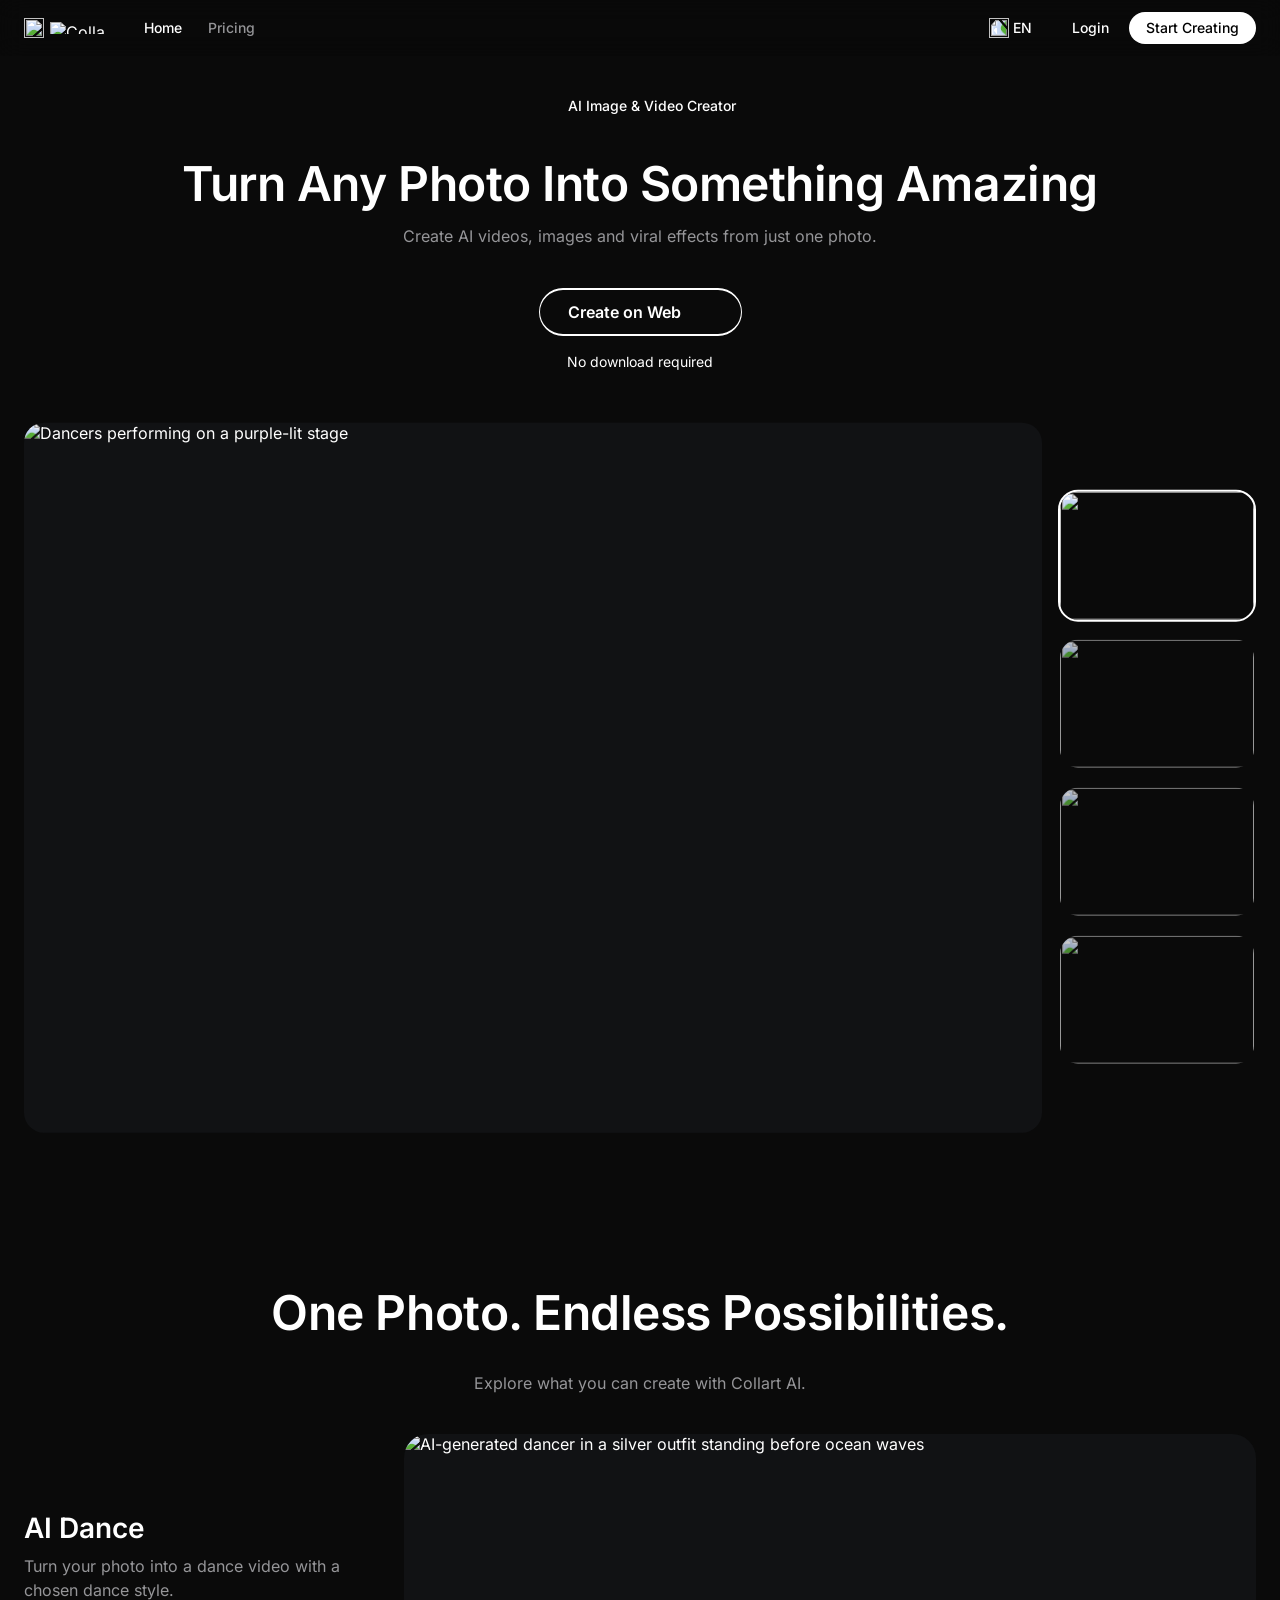
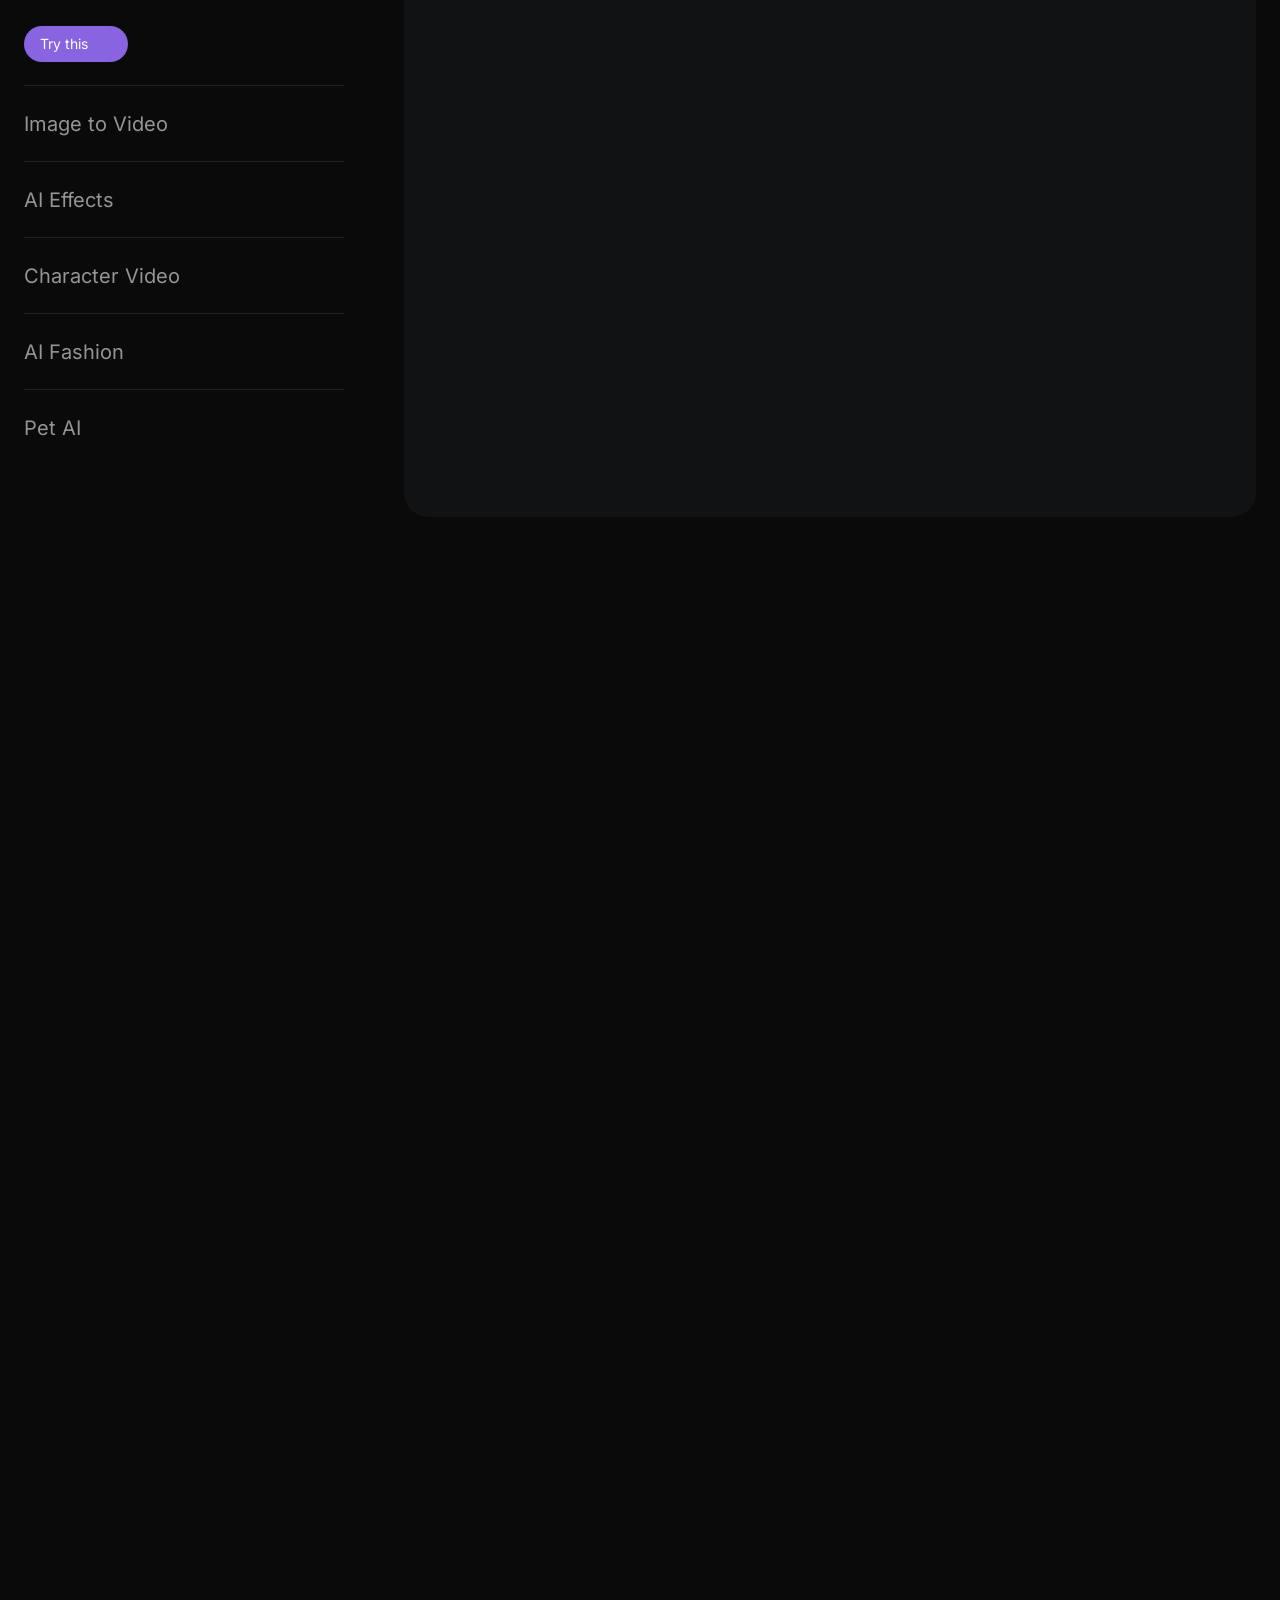
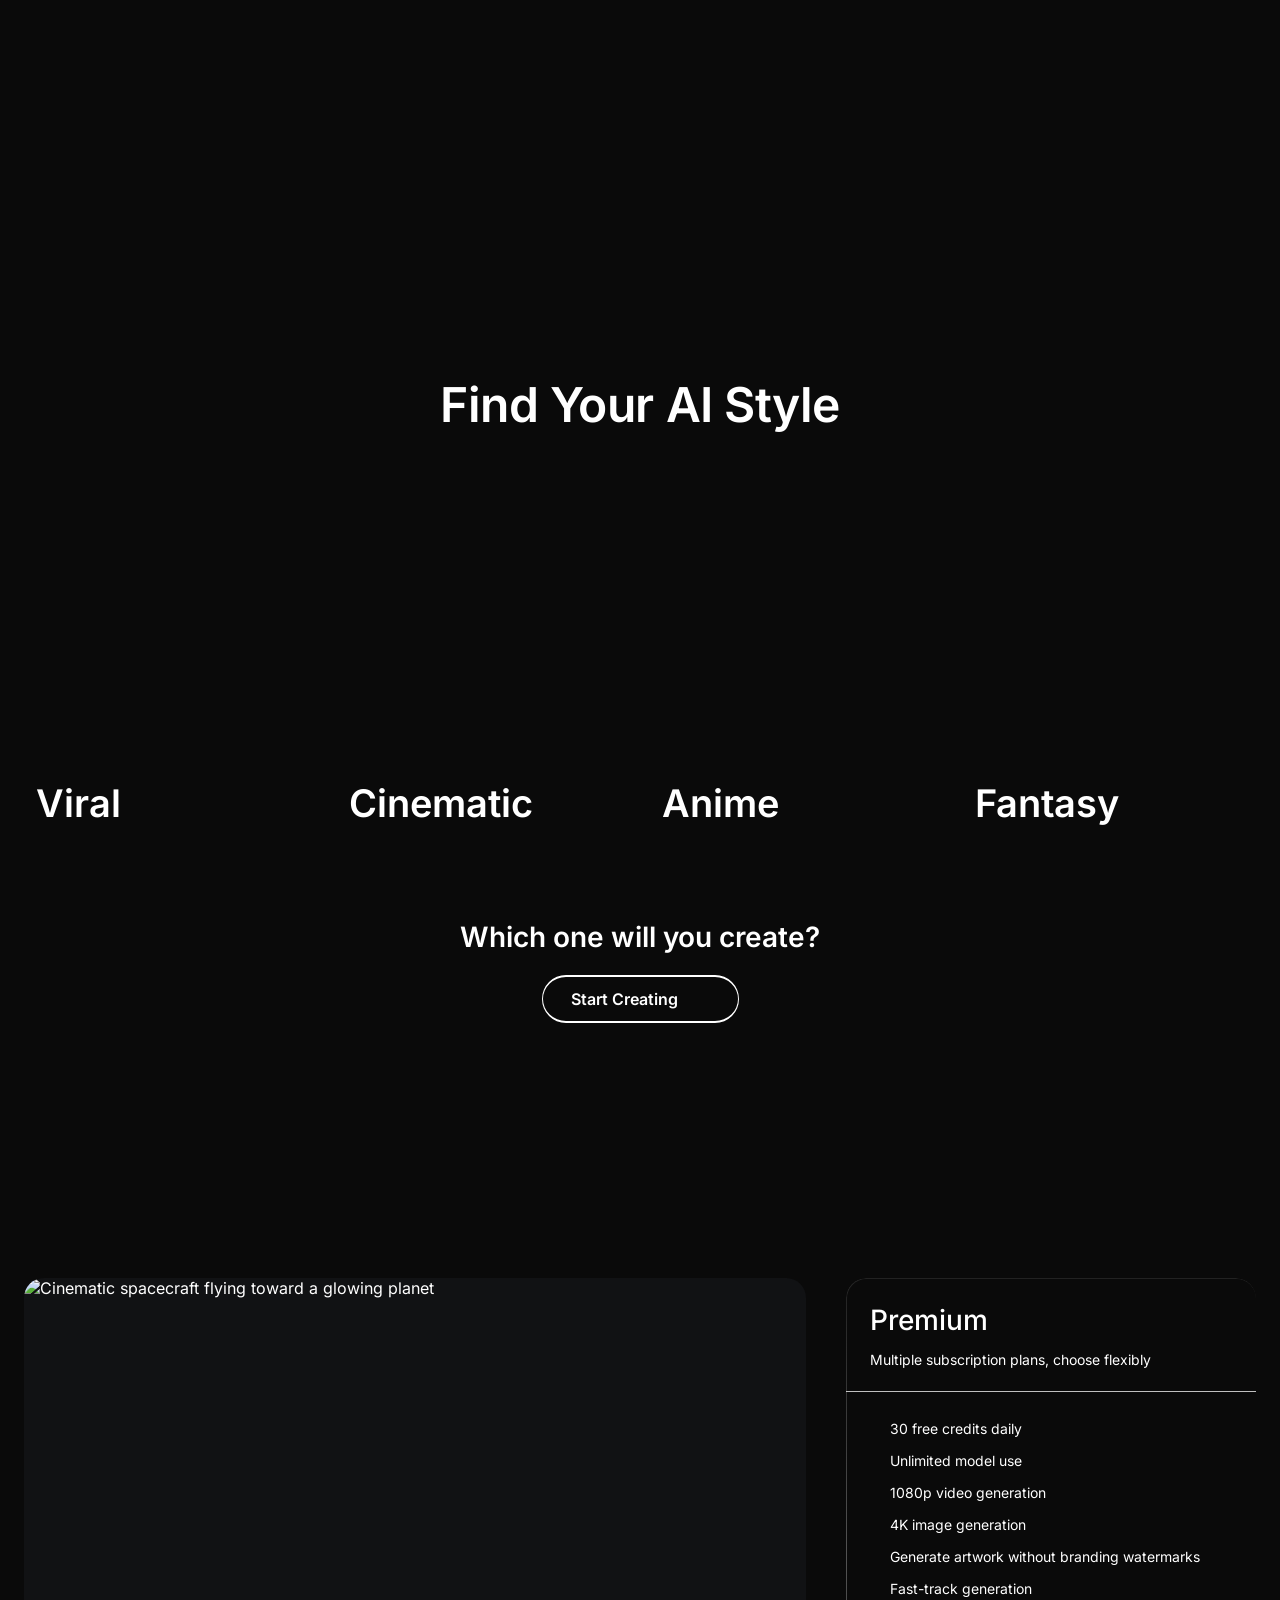
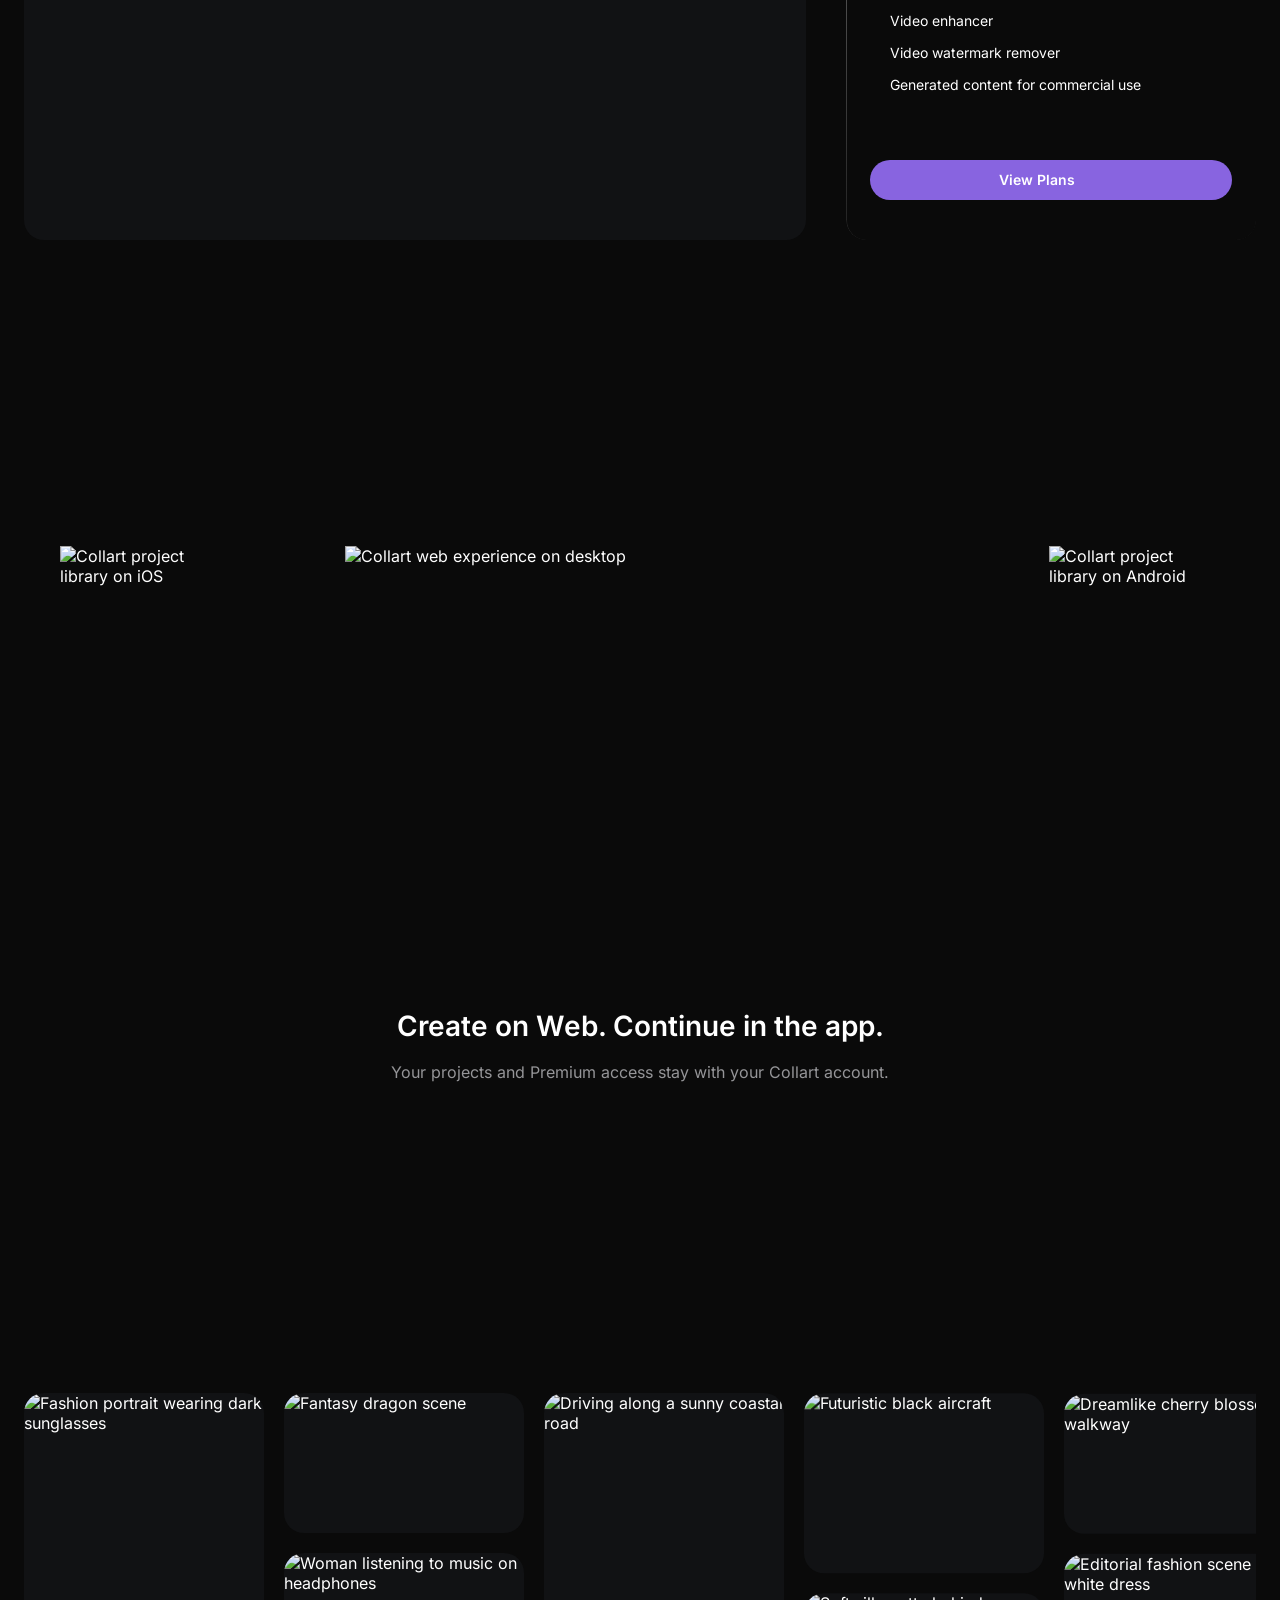
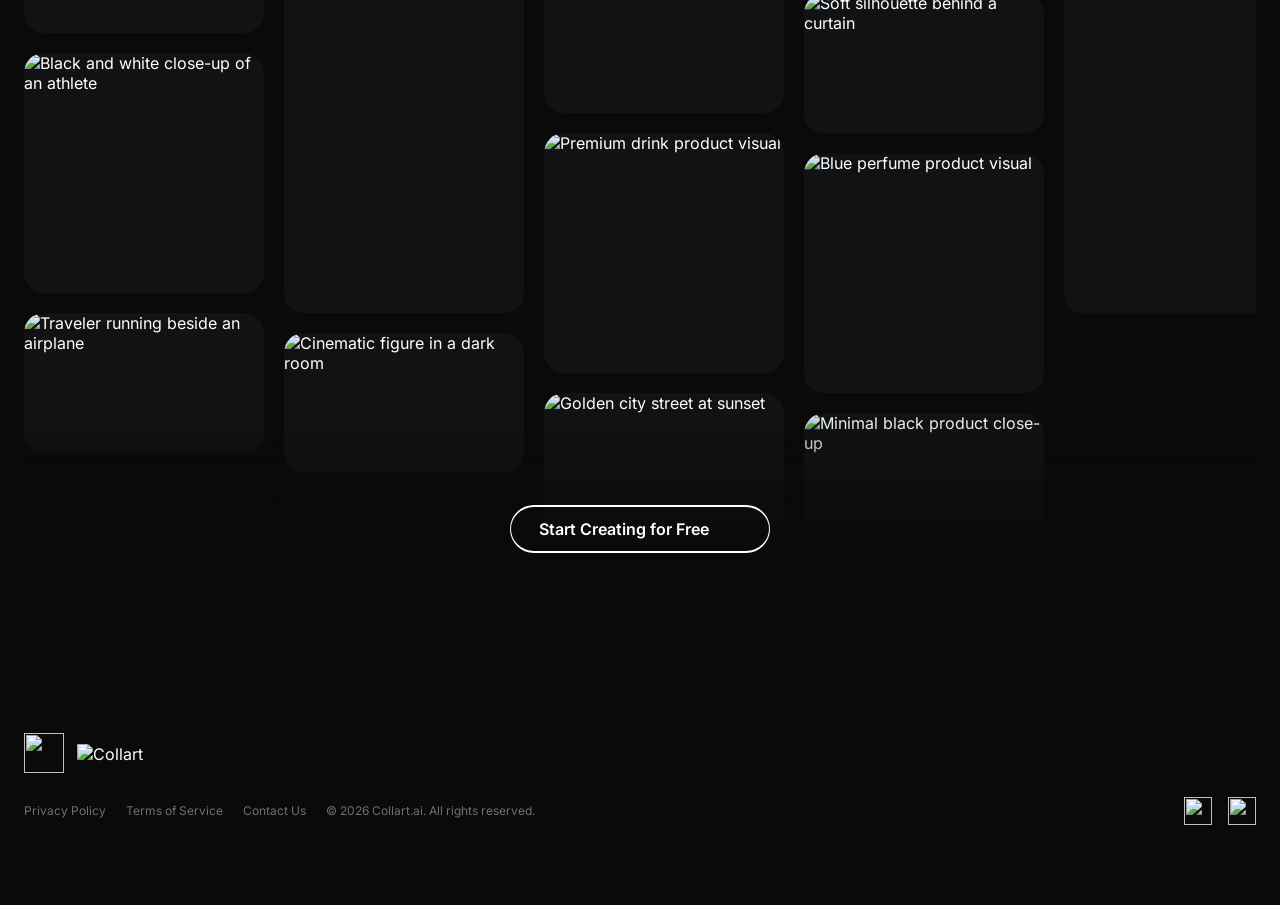
==== commit 5ff366db: "Update Collart web preview" ====
--- a/pricing/index.html
+++ b/pricing/index.html
@@ -9,8 +9,8 @@
     />
     <meta name="theme-color" content="#0a0a0a" />
     <title>Pricing & Subscription Plans | Collart</title>
-    <script type="module" crossorigin src="../assets/main-CU76JynJ.js"></script>
-    <link rel="stylesheet" crossorigin href="../assets/main-C1q_CXe8.css">
+    <script type="module" crossorigin src="../assets/main-D2bMSje0.js"></script>
+    <link rel="stylesheet" crossorigin href="../assets/main-CQhPsldm.css">
   </head>
   <body>
     <div id="root"></div>
--- a/assets/main-CQhPsldm.css
+++ b/assets/main-CQhPsldm.css
@@ -0,0 +1 @@
+@font-face{font-family:Inter;font-style:normal;font-display:swap;font-weight:400;src:url(./inter-cyrillic-ext-400-normal-BQZuk6qB.woff2)format("woff2"),url(./inter-cyrillic-ext-400-normal-DQukG94-.woff)format("woff");unicode-range:U+460-52F,U+1C80-1C8A,U+20B4,U+2DE0-2DFF,U+A640-A69F,U+FE2E-FE2F}@font-face{font-family:Inter;font-style:normal;font-display:swap;font-weight:400;src:url(./inter-cyrillic-400-normal-obahsSVq.woff2)format("woff2"),url(./inter-cyrillic-400-normal-HOLc17fK.woff)format("woff");unicode-range:U+301,U+400-45F,U+490-491,U+4B0-4B1,U+2116}@font-face{font-family:Inter;font-style:normal;font-display:swap;font-weight:400;src:url(./inter-greek-ext-400-normal-DGGRlc-M.woff2)format("woff2"),url(./inter-greek-ext-400-normal-KugGGMne.woff)format("woff");unicode-range:U+1F??}@font-face{font-family:Inter;font-style:normal;font-display:swap;font-weight:400;src:url(./inter-greek-400-normal-B4URO6DV.woff2)format("woff2"),url(./inter-greek-400-normal-q2sYcFCs.woff)format("woff");unicode-range:U+370-377,U+37A-37F,U+384-38A,U+38C,U+38E-3A1,U+3A3-3FF}@font-face{font-family:Inter;font-style:normal;font-display:swap;font-weight:400;src:url(./inter-vietnamese-400-normal-DMkecbls.woff2)format("woff2"),url(./inter-vietnamese-400-normal-Bbgyi5SW.woff)format("woff");unicode-range:U+102-103,U+110-111,U+128-129,U+168-169,U+1A0-1A1,U+1AF-1B0,U+300-301,U+303-304,U+308-309,U+323,U+329,U+1EA0-1EF9,U+20AB}@font-face{font-family:Inter;font-style:normal;font-display:swap;font-weight:400;src:url(./inter-latin-ext-400-normal-C1nco2VV.woff2)format("woff2"),url(./inter-latin-ext-400-normal-77YHD8bZ.woff)format("woff");unicode-range:U+100-2BA,U+2BD-2C5,U+2C7-2CC,U+2CE-2D7,U+2DD-2FF,U+304,U+308,U+329,U+1D00-1DBF,U+1E00-1E9F,U+1EF2-1EFF,U+2020,U+20A0-20AB,U+20AD-20C0,U+2113,U+2C60-2C7F,U+A720-A7FF}@font-face{font-family:Inter;font-style:normal;font-display:swap;font-weight:400;src:url(./inter-latin-400-normal-C38fXH4l.woff2)format("woff2"),url(./inter-latin-400-normal-CyCys3Eg.woff)format("woff");unicode-range:U+??,U+131,U+152-153,U+2BB-2BC,U+2C6,U+2DA,U+2DC,U+304,U+308,U+329,U+2000-206F,U+20AC,U+2122,U+2191,U+2193,U+2212,U+2215,U+FEFF,U+FFFD}@font-face{font-family:Inter;font-style:normal;font-display:swap;font-weight:500;src:url(./inter-cyrillic-ext-500-normal-B0yAr1jD.woff2)format("woff2"),url(./inter-cyrillic-ext-500-normal-BmqWE9Dz.woff)format("woff");unicode-range:U+460-52F,U+1C80-1C8A,U+20B4,U+2DE0-2DFF,U+A640-A69F,U+FE2E-FE2F}@font-face{font-family:Inter;font-style:normal;font-display:swap;font-weight:500;src:url(./inter-cyrillic-500-normal-BasfLYem.woff2)format("woff2"),url(./inter-cyrillic-500-normal-CxZf_p3X.woff)format("woff");unicode-range:U+301,U+400-45F,U+490-491,U+4B0-4B1,U+2116}@font-face{font-family:Inter;font-style:normal;font-display:swap;font-weight:500;src:url(./inter-greek-ext-500-normal-C4iEst2y.woff2)format("woff2"),url(./inter-greek-ext-500-normal-2j5mBUwD.woff)format("woff");unicode-range:U+1F??}@font-face{font-family:Inter;font-style:normal;font-display:swap;font-weight:500;src:url(./inter-greek-500-normal-BIZE56-Y.woff2)format("woff2"),url(./inter-greek-500-normal-Xzm54t5V.woff)format("woff");unicode-range:U+370-377,U+37A-37F,U+384-38A,U+38C,U+38E-3A1,U+3A3-3FF}@font-face{font-family:Inter;font-style:normal;font-display:swap;font-weight:500;src:url(./inter-vietnamese-500-normal-DOriooB6.woff2)format("woff2"),url(./inter-vietnamese-500-normal-mJboJaSs.woff)format("woff");unicode-range:U+102-103,U+110-111,U+128-129,U+168-169,U+1A0-1A1,U+1AF-1B0,U+300-301,U+303-304,U+308-309,U+323,U+329,U+1EA0-1EF9,U+20AB}@font-face{font-family:Inter;font-style:normal;font-display:swap;font-weight:500;src:url(./inter-latin-ext-500-normal-CV4jyFjo.woff2)format("woff2"),url(./inter-latin-ext-500-normal-BxGbmqWO.woff)format("woff");unicode-range:U+100-2BA,U+2BD-2C5,U+2C7-2CC,U+2CE-2D7,U+2DD-2FF,U+304,U+308,U+329,U+1D00-1DBF,U+1E00-1E9F,U+1EF2-1EFF,U+2020,U+20A0-20AB,U+20AD-20C0,U+2113,U+2C60-2C7F,U+A720-A7FF}@font-face{font-family:Inter;font-style:normal;font-display:swap;font-weight:500;src:url(./inter-latin-500-normal-Cerq10X2.woff2)format("woff2"),url(./inter-latin-500-normal-BL9OpVg8.woff)format("woff");unicode-range:U+??,U+131,U+152-153,U+2BB-2BC,U+2C6,U+2DA,U+2DC,U+304,U+308,U+329,U+2000-206F,U+20AC,U+2122,U+2191,U+2193,U+2212,U+2215,U+FEFF,U+FFFD}@font-face{font-family:Inter;font-style:normal;font-display:swap;font-weight:600;src:url(./inter-cyrillic-ext-600-normal-Dfes3d0z.woff2)format("woff2"),url(./inter-cyrillic-ext-600-normal-Bcila6Z-.woff)format("woff");unicode-range:U+460-52F,U+1C80-1C8A,U+20B4,U+2DE0-2DFF,U+A640-A69F,U+FE2E-FE2F}@font-face{font-family:Inter;font-style:normal;font-display:swap;font-weight:600;src:url(./inter-cyrillic-600-normal-CWCymEST.woff2)format("woff2"),url(./inter-cyrillic-600-normal-4D_pXhcN.woff)format("woff");unicode-range:U+301,U+400-45F,U+490-491,U+4B0-4B1,U+2116}@font-face{font-family:Inter;font-style:normal;font-display:swap;font-weight:600;src:url(./inter-greek-ext-600-normal-DRtmH8MT.woff2)format("woff2"),url(./inter-greek-ext-600-normal-B8X0CLgF.woff)format("woff");unicode-range:U+1F??}@font-face{font-family:Inter;font-style:normal;font-display:swap;font-weight:600;src:url(./inter-greek-600-normal-plRanbMR.woff2)format("woff2"),url(./inter-greek-600-normal-BZpKdvQh.woff)format("woff");unicode-range:U+370-377,U+37A-37F,U+384-38A,U+38C,U+38E-3A1,U+3A3-3FF}@font-face{font-family:Inter;font-style:normal;font-display:swap;font-weight:600;src:url(./inter-vietnamese-600-normal-Cc8MFFhd.woff2)format("woff2"),url(./inter-vietnamese-600-normal-BuLX-rYi.woff)format("woff");unicode-range:U+102-103,U+110-111,U+128-129,U+168-169,U+1A0-1A1,U+1AF-1B0,U+300-301,U+303-304,U+308-309,U+323,U+329,U+1EA0-1EF9,U+20AB}@font-face{font-family:Inter;font-style:normal;font-display:swap;font-weight:600;src:url(./inter-latin-ext-600-normal-D2bJ5OIk.woff2)format("woff2"),url(./inter-latin-ext-600-normal-CIVaiw4L.woff)format("woff");unicode-range:U+100-2BA,U+2BD-2C5,U+2C7-2CC,U+2CE-2D7,U+2DD-2FF,U+304,U+308,U+329,U+1D00-1DBF,U+1E00-1E9F,U+1EF2-1EFF,U+2020,U+20A0-20AB,U+20AD-20C0,U+2113,U+2C60-2C7F,U+A720-A7FF}@font-face{font-family:Inter;font-style:normal;font-display:swap;font-weight:600;src:url(./inter-latin-600-normal-LgqL8muc.woff2)format("woff2"),url(./inter-latin-600-normal-CiBQ2DWP.woff)format("woff");unicode-range:U+??,U+131,U+152-153,U+2BB-2BC,U+2C6,U+2DA,U+2DC,U+304,U+308,U+329,U+2000-206F,U+20AC,U+2122,U+2191,U+2193,U+2212,U+2215,U+FEFF,U+FFFD}:root{--lightningcss-light: ;--lightningcss-dark:initial;color-scheme:dark;font-synthesis:none;text-rendering:optimizelegibility;--page:#0a0a0a;--surface:#111214;--surface-raised:#1a1c1f;--text:#fff;--text-secondary:#f2f2f799;--text-tertiary:#ebebf54d;--separator:#ffffff1a;--color-semantic-foreground-primary:#fff;--color-semantic-foreground-tertiary:#f2f2f74d;--color-semantic-button-primary-default:#8864e0;--color-semantic-button-primary-hover:#9d79f7;--color-semantic-button-primary-active:#7d58d2;--color-semantic-button-primary-disabled:#4f2a9e;--color-semantic-button-default-default:#3a3a3c;--color-semantic-button-default-hover:#48484a;--color-semantic-button-default-active:#2c2c2e;--color-semantic-button-default-disabled:#3a3a3c;--color-semantic-button-dashed-default:#8e8e93;--color-semantic-button-dashed-hover:#9d79f7;--color-semantic-button-dashed-active:#7d58d2;--color-semantic-button-dashed-disabled:#8e8e93;--color-semantic-button-text-default:transparent;--color-semantic-button-text-hover:#2c2c2e;--color-semantic-button-text-active:#3a3a3c;--color-semantic-button-link-default:#8864e0;--color-semantic-button-link-hover:#9d79f7;--color-semantic-button-link-active:#7d58d2;--color-semantic-button-link-disabled:#f2f2f74d;--brand:var(--color-semantic-button-primary-default);--content-wide:1280px;--content-copy:1120px;font-family:Inter,-apple-system,BlinkMacSystemFont,Segoe UI,sans-serif}*{box-sizing:border-box}html{scroll-behavior:smooth;background:var(--page)}body{background:var(--page);min-width:320px;min-height:100vh;color:var(--text);margin:0}button,a{font:inherit}button{color:inherit}a{color:inherit;text-decoration:none}img{max-width:100%;display:block}a:focus-visible,button:focus-visible{outline:2px solid var(--color-semantic-button-primary-hover);outline-offset:3px}button:disabled,a[aria-disabled=true]{cursor:not-allowed}a[aria-disabled=true]{pointer-events:none}.page-shell{background:var(--page);width:100%;min-height:100vh;padding-top:56px;overflow:clip}.content-wide{width:min(var(--content-wide), calc(100% - 48px));margin-inline:auto}main section[id]{scroll-margin-top:72px}.site-header{z-index:100;isolation:isolate;background:0 0;height:56px;position:fixed;inset:0 0 auto}.site-header:before{content:"";z-index:0;-webkit-backdrop-filter:blur(12px)saturate(120%);backdrop-filter:blur(12px)saturate(120%);pointer-events:none;background:#0a0a0aad;position:absolute;inset:0}.site-header__inner{z-index:1;justify-content:space-between;align-items:center;width:min(1440px,100%);height:56px;margin-inline:auto;padding:0 24px;display:flex;position:relative}.site-header__left,.site-header__actions,.desktop-nav,.brand,.language-button{align-items:center;display:flex}.site-header__left{flex:none;gap:40px}.brand--header{cursor:pointer;white-space:nowrap;background:0 0;border:0;flex:0 0 80px;gap:6px;width:80px;height:20px;padding:0;transition:opacity .16s}.brand--header:hover{opacity:.82}.brand--header:active{opacity:.64}.brand--header img:last-child{flex:0 0 54px}.desktop-nav{flex:0 0 111px;justify-content:space-between;gap:0;width:111px}.desktop-nav .header-text-button,.site-header__actions .header-text-button,.language-button,.header-logout-button,.header-cta{letter-spacing:0;font-size:14px;font-weight:500;line-height:20px}.header-text-button{background:var(--color-semantic-button-text-default);min-height:32px;color:var(--color-semantic-foreground-primary);cursor:pointer;white-space:nowrap;border:0;border-radius:8px;flex:none;align-items:center;margin:-6px -10px;padding:6px 10px;transition:background .16s,color .16s;display:inline-flex}.header-text-button:hover{background:var(--color-semantic-button-text-hover);color:var(--color-semantic-foreground-primary)}.header-text-button:active{background:var(--color-semantic-button-text-active);color:var(--color-semantic-foreground-primary)}.header-text-button[aria-disabled=true]{background:var(--color-semantic-button-text-default);color:var(--color-semantic-foreground-tertiary)}.desktop-nav .header-text-button:not([aria-current=page]){color:var(--text-secondary)}.desktop-nav .header-text-button:not([aria-current=page]):hover,.desktop-nav .header-text-button:not([aria-current=page]):active{color:var(--color-semantic-foreground-primary)}.site-header__actions{flex:none;gap:20px;height:32px}.language-button{cursor:pointer;background:0 0;border:0;flex:0 0 63px;gap:0;width:63px;height:20px;padding:0;transition:opacity .16s}.language-button:hover{opacity:.82}.language-button:active{opacity:.64}.language-button:disabled{color:var(--color-semantic-foreground-tertiary);opacity:1;background:0 0}.language-button__value{align-items:center;gap:4px;width:43px;height:20px;display:flex}.language-button__value>img{flex:0 0 20px;width:20px;height:20px;transform:rotate(-90deg)}.language-button__value>span{text-align:center;flex:0 0 19px}.language-button__chevron{justify-content:center;align-items:center;width:20px;height:20px;display:flex}.language-button__chevron img{object-fit:contain;width:8px;height:5px;transform:scaleY(-1)}.language-modal{z-index:200;-webkit-backdrop-filter:blur(25px);backdrop-filter:blur(25px);background:#0009;place-items:center;padding:24px;animation:.16s ease-out language-overlay-in;display:grid;position:fixed;inset:0}.language-modal__dialog{background:var(--surface);border-radius:20px;width:min(798px,100%);height:440px;max-height:calc(100vh - 48px);padding:24px;animation:.18s ease-out language-dialog-in;overflow:hidden}.language-modal__dialog:focus{outline:none}.language-modal__header{justify-content:space-between;align-items:center;height:28px;display:flex}.language-modal__header h2{margin:0;font-size:20px;font-weight:600;line-height:28px}.language-modal__close{cursor:pointer;background:0 0;border:0;flex:0 0 16px;width:16px;height:16px;padding:0;transition:opacity .16s;position:relative}.language-modal__close:before{content:"";position:absolute;inset:-8px}.language-modal__close:hover{opacity:.82}.language-modal__close:active{opacity:.64}.language-modal__grid{grid-template-columns:repeat(3,226px);justify-content:center;gap:20px;width:100%;margin-top:40px;display:grid}.language-modal__column{gap:20px;display:grid}.language-option{width:226px;height:24px;color:var(--text);text-align:left;cursor:pointer;background:0 0;border:0;justify-content:space-between;align-items:center;padding:0;font-size:16px;font-weight:400;line-height:24px;transition:color .16s,opacity .16s;display:flex}.language-option:hover{color:var(--color-semantic-button-primary-hover)}.language-option:active{color:var(--color-semantic-button-primary-active)}.language-option--selected{color:var(--color-semantic-button-primary-default)}.language-option__check{flex:0 0 16px;place-items:center;width:16px;height:16px;display:grid}.language-option__check img{width:16px;height:16px}.language-modal__footer{display:none}.login-modal{z-index:200;-webkit-backdrop-filter:blur(25px);backdrop-filter:blur(25px);background:#0009;place-items:center;padding:24px;animation:.16s ease-out language-overlay-in;display:grid;position:fixed;inset:0}.login-modal__dialog{background:var(--surface);border-radius:20px;width:min(390px,100%);height:562px;max-height:calc(100vh - 48px);animation:.18s ease-out language-dialog-in;position:relative;overflow:hidden}.login-modal__dialog:focus{outline:none}.login-modal__close{z-index:1;cursor:pointer;background:0 0;border:0;width:16px;height:16px;padding:0;transition:opacity .16s;position:absolute;top:20px;right:20px}.login-modal__close:before{content:"";position:absolute;inset:-8px}.login-modal__close:hover{opacity:.82}.login-modal__close:active{opacity:.64}.login-modal__header{flex-direction:column;align-items:center;gap:8px;width:301px;display:flex;position:absolute;top:36px;left:50%;transform:translate(-50%)}.login-modal__header>img{width:80px;height:80px}.login-modal__header h2{text-align:center;margin:0;font-size:20px;font-weight:600;line-height:28px}.login-modal__methods{gap:12px;width:342px;display:grid;position:absolute;top:186px;left:24px}.login-method{background:var(--color-semantic-button-default-default);width:100%;height:40px;color:var(--text);cursor:pointer;border:0;border-radius:8px;justify-content:flex-start;align-items:center;padding:0;transition:background .16s;display:flex;position:relative;overflow:hidden}.login-method:hover{background:var(--color-semantic-button-default-hover)}.login-method:active{background:var(--color-semantic-button-default-active)}.login-method__content{align-items:center;gap:20px;font-size:14px;font-weight:600;line-height:20px;display:flex;position:absolute;top:8px;left:89px}.login-method__content img{flex:0 0 24px;width:24px;height:24px}.login-modal__divider{place-items:center;width:342px;height:20px;display:grid;position:absolute;top:298px;left:24px}.login-modal__divider img{width:342px;height:1px;position:absolute;top:10px;left:0}.login-modal__divider span{background:var(--surface);text-align:center;width:37px;font-size:14px;font-weight:400;line-height:20px;position:relative}.login-modal__form{position:absolute;inset:354px 24px auto}.login-modal__form label{height:24px;font-size:16px;font-weight:400;line-height:24px;display:block}.login-modal__form input{border:1px solid var(--separator);width:100%;height:40px;color:var(--text);background:0 0;border-radius:8px;outline:0;margin-top:8px;padding:9px;font-size:14px;font-weight:400;line-height:20px;transition:border-color .16s}.login-modal__form input::placeholder{color:var(--text-secondary);opacity:1}.login-modal__form input:hover{border-color:#ffffff3d}.login-modal__form input:focus-visible{border-color:var(--color-semantic-button-primary-hover);outline-offset:1px;outline:2px solid #9d79f747}.login-modal__continue{background:var(--color-semantic-button-primary-default);width:100%;height:40px;color:var(--text);cursor:pointer;border:0;border-radius:8px;margin-top:32px;padding:8px 10px;font-size:16px;font-weight:600;line-height:24px;transition:background .16s}.login-modal__continue:hover{background:var(--color-semantic-button-primary-hover)}.login-modal__continue:active{background:var(--color-semantic-button-primary-active)}@keyframes language-overlay-in{0%{opacity:0}to{opacity:1}}@keyframes language-dialog-in{0%{opacity:0;transform:scale(.98)}to{opacity:1;transform:scale(1)}}@keyframes language-sheet-in{0%{opacity:0;transform:translateY(24px)}to{opacity:1;transform:translateY(0)}}.header-cta{background:var(--color-semantic-foreground-primary);color:#000;cursor:pointer;white-space:nowrap;border:0;border-radius:999px;flex:0 0 127px;justify-content:center;align-items:center;width:127px;height:32px;padding:6px 16px;transition:transform .16s,filter .16s,background .16s,color .16s;display:inline-flex}.header-cta:hover{filter:brightness(.94);transform:translateY(-1px)}.header-cta:active{filter:brightness(.86);transform:translateY(0)}.header-cta[aria-disabled=true]{background:var(--color-semantic-button-default-disabled);color:var(--color-semantic-foreground-tertiary);filter:none}.header-logout-button{color:#ff453a;cursor:pointer;white-space:nowrap;background:#ff453a26;border:0;border-radius:9999px;flex:none;justify-content:center;align-items:center;height:32px;padding:6px 16px;transition:background .16s,opacity .16s;display:inline-flex}.header-logout-button:hover{background:#ff453a33}.header-logout-button:active{background:#ff453a42}.menu-button,.mobile-nav,.mobile-drawer-button,.site-header__mobile-actions,.mobile-sticky-cta{display:none}@supports not ((-webkit-backdrop-filter:blur(1px)) or (backdrop-filter:blur(1px))){.site-header:before{background:#0a0a0af0}}.hero-copy{width:min(var(--content-copy), calc(100% - 48px));text-align:center;flex-direction:column;align-items:center;min-height:274px;margin:40px auto 0;display:flex}.eyebrow{align-items:center;gap:8px;height:20px;margin:0;font-size:14px;font-weight:500;line-height:20px;display:flex}.hero-copy__heading{margin-top:40px}.hero-copy h1,.section-heading h2,.style-section>h2{letter-spacing:-.48px;margin:0;font-size:48px;font-weight:600;line-height:56px}.hero-copy__heading>p,.section-heading>p,.device-copy>p{color:var(--text-secondary);margin:12px 0 0;font-size:16px;font-weight:400;line-height:24px}.hero-copy>.cta{margin-top:40px}.no-download{color:var(--text);margin:16px 0 0;font-size:14px;line-height:20px}.cta{border:solid var(--color-semantic-button-dashed-default);min-height:48px;color:var(--color-semantic-foreground-primary);background:0 0;border-width:2px .5px;border-radius:999px;justify-content:center;align-items:center;gap:12px;padding:10px 27px;font-size:16px;font-weight:600;line-height:24px;transition:background .16s,border-color .16s,color .16s,transform .16s;display:inline-flex}.cta img{width:20px;height:20px;transform:rotate(180deg)}.cta:hover{border-color:var(--color-semantic-button-dashed-hover);color:var(--color-semantic-foreground-primary);background:0 0;transform:translateY(-1px)}.cta:active{border-color:var(--color-semantic-button-dashed-active);transform:translateY(0)}.cta--hero{border-color:var(--color-semantic-foreground-primary);padding-inline:28px;transition:opacity .15s cubic-bezier(.4,0,.2,1);overflow:hidden}.cta--hero .cta__icon{flex:0 0 20px;width:20px;height:20px;transition:transform .15s cubic-bezier(.4,0,.2,1);display:block;position:relative}.cta--hero .cta__icon img{width:19.091px;max-width:none;height:12.728px;position:absolute;top:3.64px;left:.45px;transform:rotate(180deg)}.cta--hero:hover{border-color:var(--color-semantic-foreground-primary);opacity:.8;transform:none}.cta--hero:hover .cta__icon{transform:translate(4px)}.cta--hero:active{border-color:var(--color-semantic-foreground-primary);transform:none}.hero-cta{cursor:pointer}.hero-cta--mobile-store{min-height:48px;padding:12px 28px}.hero-cta__store-label{flex:none;align-items:center;gap:4px;display:inline-flex}.hero-cta__store-label>img,.hero-cta__store-label .google-play-icon{flex:0 0 24px;width:24px;height:24px}.hero-cta__store-label>img{transform:none}.hero-cta__apple{filter:brightness(0)invert()}.cta[aria-disabled=true]{border-color:var(--color-semantic-button-dashed-disabled);color:var(--color-semantic-foreground-tertiary);transform:none}.cta[aria-disabled=true] img{opacity:.3}.cta--filled{background:var(--color-semantic-button-primary-default);border:0;gap:8px;width:100%;height:40px;min-height:40px;padding:10px 16px;font-size:14px;line-height:20px}.cta--filled:hover{background:var(--color-semantic-button-primary-hover);color:var(--color-semantic-foreground-primary)}.cta--filled:active{background:var(--color-semantic-button-primary-active)}.cta--filled[aria-disabled=true]{background:var(--color-semantic-button-primary-disabled);color:var(--color-semantic-foreground-tertiary)}.hero-gallery-wrap{margin-top:40px}.hero-gallery{grid-template-columns:minmax(0,1066px) 198px;align-items:center;gap:16px;width:100%;height:710px;display:grid}.hero-gallery__main{background:var(--surface);border-radius:20px;height:710px;overflow:hidden}.hero-gallery__main img,.hero-gallery__thumbs img,.feature-showcase__media img,.style-card>img,.premium-media img,.creation-gallery__item{object-fit:cover;width:100%;height:100%}.hero-gallery__main img{animation:.32s media-fade}@keyframes media-fade{0%{opacity:.55;transform:scale(1.01)}to{opacity:1;transform:scale(1)}}.hero-gallery__thumbs{grid-template-rows:repeat(4,132px);gap:16px;height:576px;display:grid}.hero-gallery__thumbs button{cursor:pointer;opacity:.78;background:0 0;border:2px solid #0000;border-radius:20px;width:198px;height:132px;padding:0;transition:opacity .16s,border-color .16s,transform .16s;overflow:hidden}.hero-gallery__thumbs button:hover,.hero-gallery__thumbs button.is-selected{opacity:1}.hero-gallery__thumbs button:hover:not(.is-selected){border-color:var(--color-semantic-button-dashed-hover)}.hero-gallery__thumbs button:active:not(.is-selected){border-color:var(--color-semantic-button-dashed-active)}.hero-gallery__thumbs button.is-selected{border-color:#fff}.section-heading{width:min(var(--content-copy), calc(100% - 48px));text-align:center;margin-inline:auto}.possibilities>.section-heading{margin-top:160px}.feature-showcase{grid-template-columns:320px minmax(0,900px);align-items:center;gap:60px;height:683px;margin-top:60px;display:grid}.feature-showcase__nav{flex-direction:column;height:532px;display:flex}.feature-item{border:0;flex:none;padding:24px 0;position:relative}.feature-item:not(:last-child):after{background:var(--separator);content:"";height:1px;position:absolute;bottom:0;left:0;right:0}.feature-item:first-child{padding-top:0}.feature-item:last-child{padding-bottom:0}.feature-item>button,.feature-item__expanded>button{background:var(--color-semantic-button-text-default);width:100%;color:var(--text-secondary);text-align:left;cursor:pointer;border:0;border-radius:8px;padding:0;font-size:20px;font-weight:400;line-height:28px;transition:background .16s,color .16s}.feature-item>button:hover,.feature-item__expanded>button:not(.try-button):hover{color:var(--color-semantic-foreground-primary);background:0 0}.feature-item>button:active,.feature-item__expanded>button:active{background:var(--color-semantic-button-text-active)}.feature-item>button:disabled,.feature-item__expanded>button:disabled{background:var(--color-semantic-button-text-default);color:var(--color-semantic-foreground-tertiary)}.feature-item--active{padding-bottom:24px}.feature-item--active:last-child{padding-bottom:0}.feature-item__expanded>button{color:var(--text);font-size:28px;font-weight:600;line-height:36px}.feature-item__expanded p{max-width:320px;color:var(--text-secondary);margin:8px 0 0;font-size:16px;line-height:24px}.feature-item__expanded>button.try-button{background:var(--color-semantic-button-primary-default);width:fit-content;height:36px;color:var(--color-semantic-foreground-primary);cursor:pointer;border:0;border-radius:999px;align-items:center;gap:8px;margin-top:24px;padding:8px 16px;font-size:14px;font-weight:400;line-height:20px;transition:background .16s;display:flex}.feature-item__expanded>button.try-button:hover{background:var(--color-semantic-button-primary-hover);color:var(--color-semantic-foreground-primary)}.feature-item__expanded>button.try-button:active{background:var(--color-semantic-button-primary-active)}.feature-item__expanded>button.try-button[aria-disabled=true]{background:var(--color-semantic-button-primary-disabled);color:var(--color-semantic-foreground-tertiary);transform:none}.feature-item__expanded>button.try-button[aria-disabled=true] .try-button__icon{opacity:.3}.feature-item__expanded>button.try-button .try-button__icon{flex:0 0 16px;width:16px;height:16px;transition:transform .15s cubic-bezier(.4,0,.2,1);position:relative}.feature-item__expanded>button.try-button .try-button__icon img{width:15.273px;max-width:none;height:10.182px;position:absolute;top:2.33px;left:.29px;transform:rotate(180deg)}.feature-item__expanded>button.try-button:hover .try-button__icon{transform:translate(4px)}.feature-showcase__media{background:var(--surface);border-radius:24px;width:100%;height:683px;overflow:hidden}.feature-mobile-list{display:none}.style-section{min-height:625px;margin-top:160px}.style-section>h2{text-align:center;height:56px}.style-grid{grid-template-columns:repeat(4,minmax(0,1fr));gap:20px;margin-top:60px;display:grid}.style-card-depth{perspective:1000px;border-radius:20px;height:345px;position:relative}.style-card{backface-visibility:hidden;clip-path:inset(0 round 20px);isolation:isolate;transform-origin:50%;height:345px;transform-style:preserve-3d;border-radius:20px;margin:0;position:relative;overflow:hidden}.style-card:hover{will-change:transform}.style-card>img{backface-visibility:hidden;border-radius:20px;height:345px}.style-card:hover>img{will-change:transform}.style-card:after{content:"";z-index:1;border-radius:inherit;pointer-events:none;background:linear-gradient(#0000 45%,#000c 100%);position:absolute;inset:0}.style-card__spotlight{z-index:2;border-radius:inherit;filter:blur(2px);mix-blend-mode:soft-light;pointer-events:none;position:absolute;inset:0}.style-card__copy{z-index:3;pointer-events:none;height:70px;padding:12px;position:absolute;bottom:0;left:0;right:0;transform:translateZ(28px)}.style-card h3{margin:0;font-size:38px;font-weight:600;line-height:46px}.style-cta{flex-direction:column;align-items:center;height:104px;margin-top:60px;display:flex}.style-cta h3,.device-copy h3{margin:0;font-size:28px;font-weight:600;line-height:36px}.style-cta .cta{margin-top:20px}.premium-section>.section-heading{margin-top:160px}.premium-layout{grid-template-columns:minmax(0,830px) 410px;gap:40px;height:562px;margin-top:60px;display:grid}.premium-media{background:var(--surface);border-radius:20px;height:562px;overflow:hidden}.plan-card{background:var(--page);border:0;border-radius:20px;flex-direction:column;justify-content:space-between;height:562px;padding:24px 24px 40px;display:flex;position:relative;overflow:hidden}.plan-card:before{z-index:2;border-radius:inherit;content:"";pointer-events:none;-webkit-mask-composite:xor;background:linear-gradient(#ffffff1a 0%,#ffffff4d 50%,#ffffff1a 100%);padding:.5px;position:absolute;inset:0;-webkit-mask-image:linear-gradient(#fff 0 0),linear-gradient(#fff 0 0);-webkit-mask-position:0 0,0 0;-webkit-mask-size:auto,auto;-webkit-mask-repeat:repeat,repeat;-webkit-mask-clip:content-box,border-box;-webkit-mask-origin:content-box,border-box;-webkit-mask-composite:xor;mask-composite:exclude;-webkit-mask-source-type:auto,auto;mask-mode:match-source,match-source}.plan-card__content,.plan-card>.cta{z-index:1;position:relative}.plan-card__glow{object-fit:contain;width:600px;max-width:none;height:600px;position:absolute;bottom:-150.5px;left:50%;transform:translate(-50%)}.plan-card h3{margin:0;font-size:28px;font-weight:500;line-height:36px}.plan-card p{color:var(--color-semantic-foreground-primary);margin:12px 0 0;font-size:14px;font-weight:400;line-height:20px}.plan-card__divider{width:100%;height:1px;margin:24px 0}.plan-card ul{gap:12px;margin:0;padding:0;list-style:none;display:grid}.plan-card li{color:var(--color-semantic-foreground-primary);align-items:center;gap:4px;font-size:14px;font-weight:400;line-height:20px;display:flex}.plan-card__check{flex:0 0 16px;width:16px;height:16px;position:relative}.plan-card__check img{width:9.833px;max-width:none;height:8.167px;position:absolute;top:calc(50% + .33px);left:calc(50% + .17px);transform:translate(-50%,-50%)}.plan-card>.cta--filled .cta__icon{flex:0 0 20px;width:20px;height:20px;transition:transform .15s cubic-bezier(.4,0,.2,1);display:block;position:relative}.plan-card>.cta--filled .cta__icon img{width:19.091px;max-width:none;height:12.728px;position:absolute;top:3.64px;left:.45px;transform:rotate(180deg)}.plan-card>.cta--filled:hover .cta__icon{transform:translate(4px)}.device-section>.section-heading{margin-top:170px}.device-row{grid-template-columns:169px 116px 590px 114px 171px;align-items:center;width:1160px;height:395px;margin:80px auto 0;display:grid}.device{object-fit:contain;height:395px}.device--phone{width:171px}.device--desktop{width:590px}.device-link{object-fit:fill;place-self:start;height:14.728px;margin-top:170.636px;position:relative}.device-link:nth-child(2){width:87.931%;left:25.862%}.device-link:nth-child(4){width:89.474%;left:-14.035%}.device-copy{width:min(var(--content-copy), calc(100% - 48px));text-align:center;height:80px;margin:60px auto 0}.device-copy>p{margin-top:16px}.creation-section>.section-heading{margin-top:160px}.creation-gallery{grid-template-columns:repeat(5,240px);gap:20px;height:780px;margin-top:60px;display:grid;position:relative;overflow:hidden}.creation-gallery__column{flex-direction:column;gap:20px;display:flex}.creation-gallery__column--mobile{display:none}.creation-gallery__item{background:var(--surface);border-radius:20px;flex:none}.creation-gallery__fade{z-index:1;background:linear-gradient(to bottom, #0a0a0a00, var(--page) 87%);pointer-events:none;height:160px;position:absolute;inset:auto 0 0}.creation-gallery__cta{z-index:2;position:absolute;bottom:20px;left:50%;transform:translate(-50%)}.creation-gallery__cta .cta{white-space:nowrap}.site-footer{flex-direction:column;gap:24px;min-height:92px;margin-top:160px;margin-bottom:80px;display:flex}.brand--footer{gap:12.5px;width:135px;height:40px}.site-footer__bottom,.site-footer__links,.site-footer__socials{align-items:center;display:flex}.site-footer__bottom{justify-content:space-between;min-height:28px}.site-footer__links{color:#ebebf573;gap:20px;font-size:12px;line-height:16px}.site-footer__links a:hover{color:var(--text)}.site-footer__socials{gap:16px}.site-footer__socials a{border-radius:50%;width:28px;height:28px;transition:transform .16s}.site-footer__socials a:hover{transform:translateY(-2px)}@media (width<=1180px){.hero-copy h1,.section-heading h2,.style-section>h2{font-size:clamp(36px,4.2vw,48px);line-height:1.15}.hero-gallery{grid-template-columns:minmax(0,1fr) 160px;height:auto}.hero-gallery__main{aspect-ratio:1.5;height:auto}.hero-gallery__thumbs{grid-template-rows:repeat(4,auto);height:auto}.hero-gallery__thumbs button{aspect-ratio:1.5;border-radius:14px;width:100%;height:auto}.feature-showcase{grid-template-columns:280px minmax(0,1fr);gap:36px;height:auto}.feature-showcase__media{aspect-ratio:1.318;height:auto}.premium-layout{grid-template-columns:minmax(0,1.6fr) minmax(340px,.8fr);gap:24px;height:auto}.premium-media,.plan-card{height:562px}.device-row{grid-template-columns:145px 70px minmax(420px,1fr) 70px 147px;width:min(1000px,100% - 48px);height:auto}.device{width:100%;height:auto}.creation-gallery{grid-template-columns:repeat(5,minmax(0,1fr));gap:14px;height:min(68vw,780px)}.creation-gallery__column{gap:14px}.creation-gallery__column--desktop .creation-gallery__item{aspect-ratio:1;border-radius:14px;height:auto!important}}@media (width<=760px){.page-shell{padding-bottom:92px}.content-wide,.section-heading,.hero-copy,.device-copy{width:min(100% - 32px,560px)}.site-header__inner{padding:0 16px}.site-header:before{background:var(--page);-webkit-backdrop-filter:none;backdrop-filter:none}.desktop-nav,.site-header__actions{display:none}.site-header__left{gap:8px}.brand--header{flex:0 0 96px;gap:7.2px;width:96px;height:24px}.brand--header img:first-child{width:24px;height:24px}.brand--header img:last-child{flex:0 0 64.8px;width:64.8px;height:14.4px}.language-modal{-webkit-backdrop-filter:none;backdrop-filter:none;background:#000000b3;place-items:end center;padding:0}.login-modal{padding:16px}.language-modal__dialog{width:100%;max-width:none;height:auto;max-height:calc(100dvh - 56px);padding:0 0 max(34px, env(safe-area-inset-bottom));background:var(--surface);border-radius:20px 20px 0 0;flex-direction:column;animation:.18s cubic-bezier(.22,1,.36,1) language-sheet-in;display:flex;overflow:hidden}.language-modal__header{flex:0 0 54px;width:100%;height:54px;padding:16px}.language-modal__header h2{font-size:18px;line-height:26px}.language-modal__grid{background:var(--surface-raised);-webkit-overflow-scrolling:touch;border-radius:16px;flex-direction:column;justify-content:flex-start;gap:0;width:calc(100% - 32px);height:min(483px,100dvh - 216px);min-height:240px;margin:0 16px;padding:0 16px;display:flex;overflow:hidden auto}.language-modal__column{display:contents}.language-option{border-bottom:1px solid var(--separator);flex:0 0 49px;width:100%;height:49px;padding:12px 0;font-size:16px;line-height:24px}.language-option__check{flex-basis:20px;width:20px;height:20px}.language-modal__footer{flex:0 0 52px;align-items:center;width:100%;height:52px;margin-top:20px;padding:0 20px;display:flex}.language-modal__confirm{background:var(--color-semantic-button-primary-default);width:100%;height:52px;color:var(--text);cursor:pointer;border:0;border-radius:12px;padding:14px 16px;font-size:18px;font-weight:600;line-height:24px;transition:background .16s}.language-modal__confirm:hover{background:var(--color-semantic-button-primary-hover)}.language-modal__confirm:active{background:var(--color-semantic-button-primary-active)}.login-modal__dialog{max-height:calc(100vh - 32px)}.login-modal__methods,.login-modal__divider{width:calc(100% - 48px)}.login-modal__divider img{width:100%}.login-modal__header{width:calc(100% - 64px)}.mobile-drawer-button{cursor:pointer;background:0 0;border:0;flex:0 0 24px;width:24px;height:24px;padding:0;display:block;position:relative}.mobile-drawer-button__lines,.mobile-drawer-button__lines img{width:17.5px;height:1.5px;position:absolute}.mobile-drawer-button__lines{width:24px;height:24px;inset:0}.mobile-drawer-button__lines img{left:3.25px}.mobile-drawer-button__lines img:first-child{top:5.25px}.mobile-drawer-button__lines img:nth-child(2){top:11.25px}.mobile-drawer-button__lines img:nth-child(3){top:17.25px}.mobile-drawer-button__close{width:18px;height:18px;position:absolute;top:3px;left:3px;transform:rotate(-45deg)}.site-header__mobile-actions{align-items:center;gap:6px;height:36px;display:flex}.mobile-language-button{cursor:pointer;background:0 0;border:0;place-items:center;width:24px;height:24px;padding:0;display:grid}.mobile-language-button img{width:16.25px;height:16.25px;transform:rotate(90deg)}.mobile-get-app{color:#000;white-space:nowrap;background:#fff;border-radius:9999px;justify-content:center;align-items:center;width:97px;height:36px;padding:6px 16px;font-size:16px;font-weight:500;line-height:24px;transition:opacity .16s;display:inline-flex}.mobile-get-app:hover,.mobile-sticky-cta:hover{opacity:.84}.mobile-get-app:active,.mobile-sticky-cta:active{opacity:.68}.mobile-nav{z-index:0;background:var(--page);flex-direction:column;align-items:stretch;display:flex;position:fixed;inset:56px 0 0}.mobile-nav__links{flex-direction:column;gap:8px;width:100%;padding:16px 0;display:flex}.mobile-nav__link{width:100%;height:52px;color:var(--text-secondary);align-items:center;gap:8px;padding:14px 24px;font-size:16px;font-weight:600;line-height:24px;transition:color .16s;display:flex}.mobile-nav__link img{flex:0 0 24px;width:24px;height:24px}.mobile-nav__link[aria-current=page],.mobile-nav__link:hover,.mobile-nav__link:active{color:var(--color-semantic-foreground-primary)}.mobile-nav__divider{background:var(--separator);width:calc(100% - 32px);height:1px;margin-inline:16px}.mobile-nav__auth{left:50%;bottom:max(40px, env(safe-area-inset-bottom));white-space:nowrap;cursor:pointer;border:0;border-radius:9999px;justify-content:center;align-items:center;width:164px;height:52px;padding:14px 60px;font-size:16px;font-weight:600;line-height:24px;transition:opacity .16s,background .16s;display:flex;position:absolute;transform:translate(-50%)}.mobile-nav__auth--login{color:#000;background:#fff}.mobile-nav__auth--logout{color:#ff453a;background:#ff453a26}.mobile-nav__auth:hover{opacity:.84}.mobile-nav__auth:active{opacity:.68}.mobile-sticky-cta{left:50%;bottom:max(20px, env(safe-area-inset-bottom));z-index:20;color:#000;white-space:nowrap;background:#fff;border-radius:9999px;justify-content:center;align-items:center;gap:8px;width:196px;height:52px;padding:14px 40px;font-size:16px;font-weight:600;line-height:24px;transition:opacity .16s;display:flex;position:fixed;transform:translate(-50%)}.mobile-sticky-cta>img,.google-play-icon{flex:0 0 24px;width:24px;height:24px}.mobile-sticky-cta>img{filter:brightness(0)}.google-play-icon{display:block;position:relative;overflow:hidden}.google-play-icon__inner{width:18.391px;height:20px;position:absolute;top:50%;left:calc(50% + .03px);transform:translate(-50%,-50%)}.google-play-icon__piece{justify-content:center;align-items:center;display:flex;position:absolute}.google-play-icon__piece img{width:100%;height:100%;display:block;transform:rotate(-180deg)scaleX(-1)}.google-play-icon__piece--blue{inset:1.26% 44.01% 1.28% 0}.google-play-icon__piece--yellow{inset:33.36% 0 33.38% 55.99%}.google-play-icon__piece--red{inset:49.99% 25.72% 0 2.01%}.google-play-icon__piece--green{inset:0 25.72% 50.01% 2.01%}.hero-copy{min-height:auto;margin-top:48px}.hero-copy__heading{margin-top:28px}.hero-copy h1,.section-heading h2,.style-section>h2{letter-spacing:-.36px;font-size:36px;line-height:42px}.section-heading>p,.device-copy>p{font-size:16px;line-height:24px}.hero-copy>.cta{margin-top:28px}.hero-gallery-wrap{margin-top:40px}.hero-gallery{display:block}.hero-gallery__main{aspect-ratio:1;border-radius:16px}.hero-gallery__thumbs{grid-template-columns:repeat(4,1fr);gap:8px;margin-top:12px;display:grid}.hero-gallery__thumbs button{border-width:2px;border-radius:10px}.possibilities>.section-heading,.style-section,.premium-section>.section-heading,.device-section>.section-heading,.creation-section>.section-heading,.site-footer{margin-top:104px}.feature-showcase--desktop{display:none}.feature-mobile-list{flex-direction:column;gap:24px;display:flex}.feature-mobile-card{flex-direction:column;gap:16px;display:flex}.feature-mobile-card__media{aspect-ratio:361/274;object-fit:cover;border-radius:20px;width:100%}.feature-mobile-card:first-child .feature-mobile-card__media{border-radius:10px}.feature-mobile-card__panel{flex-direction:column;align-items:flex-start;gap:16px;display:flex}.feature-mobile-card__copy{flex-direction:column;gap:4px;display:flex}.feature-mobile-card__copy h3,.feature-mobile-card__copy p{margin:0}.feature-mobile-card__copy h3{color:var(--color-semantic-foreground-primary);letter-spacing:0;font-size:20px;font-weight:600;line-height:28px}.feature-mobile-card__copy p{color:var(--text-secondary);letter-spacing:0;font-size:16px;font-weight:400;line-height:24px}.feature-mobile-card__cta{background:var(--color-semantic-button-primary-default);height:36px;color:var(--color-semantic-foreground-primary);cursor:pointer;border:0;border-radius:999px;align-items:center;gap:8px;padding:8px 16px;font-size:14px;font-weight:400;line-height:20px;transition:background .16s;display:flex}.feature-mobile-card__cta:hover{background:var(--color-semantic-button-primary-hover)}.feature-mobile-card__cta:active{background:var(--color-semantic-button-primary-active)}.feature-mobile-card__cta .try-button__icon{flex:0 0 16px;width:16px;height:16px;transition:transform .15s cubic-bezier(.4,0,.2,1);position:relative}.feature-mobile-card__cta .try-button__icon img{width:15.273px;max-width:none;height:10.182px;position:absolute;top:2.33px;left:.29px;transform:rotate(180deg)}.feature-mobile-card__cta:hover .try-button__icon{transform:translate(4px)}.style-section{min-height:auto}.style-section>h2{height:auto}.style-grid{grid-template-columns:repeat(2,minmax(0,1fr));gap:16px;margin-top:44px}.style-card-depth{border-radius:16px;height:250px}.style-card{clip-path:inset(0 round 16px);border-radius:16px;height:250px}.style-card>img{border-radius:16px;height:250px}.style-card__copy{height:50px;padding:8px;bottom:0}.style-card h3{font-size:25px;line-height:34px}.style-card p{margin-top:2px;font-size:13px;line-height:18px}.style-cta{height:auto;margin-top:48px}.style-cta h3,.device-copy h3{text-align:center;font-size:24px;line-height:32px}.premium-layout{flex-direction:column;height:auto;margin-top:44px;display:flex}.premium-media{aspect-ratio:1.48;border-radius:16px;height:auto}.plan-card{width:100%;height:auto;min-height:562px}.device-section>.section-heading h2{letter-spacing:-.28px;font-size:28px;line-height:36px}.device-row{grid-template-columns:52.594fr 36.1fr 183.612fr 35.478fr 53.216fr;align-items:start;gap:0;width:min(100% - 32px,361px);height:auto;margin-top:20px;display:grid}.device--desktop,.device-row>.device--phone:first-child,.device-row>.device--phone:last-child{grid-area:auto;justify-self:stretch;width:100%}.device-link{height:4.584px;margin-top:53.105px;display:block}.device-copy{text-align:center;width:min(100% - 32px,361px);height:auto;margin-top:40px;display:block}.creation-gallery{grid-template-columns:repeat(2,minmax(0,1fr));gap:9px;width:calc(100% - 32px);height:612px;margin-top:20px}.creation-section>.section-heading h2{letter-spacing:-.28px;font-size:28px;line-height:36px}.creation-section>.section-heading>p{margin-top:12px;font-size:16px;line-height:24px}.creation-gallery__column--desktop{display:none}.creation-gallery__column--mobile{gap:8px;display:flex}.creation-gallery__item{aspect-ratio:auto;object-fit:cover;border-radius:14.708px;flex:none;width:100%}.creation-gallery__fade{background:linear-gradient(to bottom, #0a0a0a00, var(--page));height:80px}.creation-gallery__cta{bottom:20px}.creation-gallery__cta .cta{gap:12px;height:48px;min-height:48px;padding:10px 28px;font-size:16px;line-height:24px}.site-footer{gap:28px;margin-bottom:40px}.site-footer__bottom{align-items:flex-start;gap:28px}.site-footer__links{flex-wrap:wrap;gap:12px 18px}}@media (width<=460px){.hero-copy h1,.section-heading h2,.style-section>h2{font-size:32px;line-height:38px}.style-grid{grid-template-columns:1fr}.style-card-depth,.style-card,.style-card>img{height:345px}.style-card__copy{height:58px;padding:8px;bottom:0}.style-card h3{font-size:34px;line-height:42px}.style-card p{font-size:15px;line-height:22px}.site-footer__bottom{flex-direction:column}}@media (prefers-reduced-motion:reduce){html{scroll-behavior:auto}*,:before,:after{transition-duration:.01ms!important;animation-duration:.01ms!important;animation-iteration-count:1!important}}.sr-only{clip:rect(0, 0, 0, 0);white-space:nowrap;border:0;width:1px;height:1px;padding:0;position:absolute;overflow:hidden}.hero-gallery{overscroll-behavior:auto}.hero-gallery__main img,.feature-showcase__media img{animation:.32s media-fade}.feature-item__expanded{animation:.3s cubic-bezier(.22,1,.36,1) both feature-content-in}.feature-showcase__media img{animation:.3s ease-out both feature-media-in}@keyframes feature-content-in{0%{opacity:.55;transform:translateY(10px)}to{opacity:1;transform:translateY(0)}}@keyframes feature-media-in{0%{opacity:.45}to{opacity:1}}.feature-story{margin-top:60px}@media (width>=1024px){.feature-story{height:1983px}.feature-showcase{height:683px;margin-top:0;position:sticky;top:72px}}.style-cta .cta,.creation-gallery__cta .cta{cursor:pointer}.premium-media{position:relative}.pricing-page{overflow:clip}.pricing-main{width:min(1176px,100% - 48px);min-height:1515px;margin:40px auto 0}.pricing-banner{border-radius:16px;width:100%;height:60px;position:relative;overflow:hidden}.pricing-banner>img{object-fit:cover;width:100%;height:100%;position:absolute;inset:0}.pricing-banner p{z-index:1;text-shadow:1px 1px #4d0f4d;margin:0;padding:16px 20px;font-size:20px;font-style:italic;font-weight:600;line-height:28px;position:relative}.pricing-banner strong{color:#f3f}.pricing-tabs{border-bottom:.5px solid var(--separator);gap:40px;height:62px;margin-top:0;padding:24px 24px 0;display:flex}.pricing-tabs button{height:38px;color:var(--text-secondary);cursor:pointer;background:0 0;border:0;padding:0 0 10px;font-size:20px;font-weight:400;line-height:28px;position:relative}.pricing-tabs button:after{content:"";background:0 0;border-radius:99px;height:2px;position:absolute;inset:auto 0 0}.pricing-tabs button:hover,.pricing-tabs button.is-selected{color:var(--text)}.pricing-tabs button.is-selected{font-weight:600}.pricing-tabs button.is-selected:after{background:var(--text)}.plans-panel,.credits-panel{position:relative}.pricing-toolbar,.credits-toolbar{justify-content:center;align-items:center;gap:8px;min-height:48px;margin-top:40px;display:flex}.billing-control{border:1px solid var(--separator);border-radius:999px;align-items:center;height:48px;padding:4px;display:flex}.billing-control button{width:168px;height:38px;color:var(--text-secondary);cursor:pointer;background:0 0;border:0;border-radius:999px;justify-content:center;align-items:center;gap:8px;padding:5px 12px;font-size:20px;line-height:28px;display:flex}.billing-control button:hover,.billing-control button.is-selected{color:var(--text)}.billing-control button.is-selected{background:#1f2124;font-weight:600}.billing-control button span{color:#7b4211;background:linear-gradient(90deg,#fcebbd,#f7cbb5);border-radius:999px;padding:2px 8px;font-size:12px;font-weight:600;line-height:18px}.payment-provider{border:1px solid var(--separator);min-width:244px;height:48px;color:var(--text-secondary);border-radius:999px;justify-content:center;align-items:center;gap:8px;padding:10px 12px;font-size:20px;line-height:28px;display:flex}.payment-provider img{object-fit:cover;border-radius:50%;flex:0 0 24px;width:24px;height:24px}.payment-support{min-width:212px;height:28px;color:var(--text-secondary);justify-content:flex-end;align-items:center;gap:8px;margin-left:20px;font-size:14px;line-height:20px;display:flex}.payment-support>div{gap:4px;display:flex}.payment-support img{object-fit:cover;border-radius:50%;flex:0 0 24px;width:24px;height:24px}.pricing-plan-grid{grid-template-columns:224px repeat(3,minmax(0,1fr));align-items:start;gap:8px;min-height:615px;margin-top:30px;display:grid}.pricing-plan-card{border:1px solid var(--separator);background:var(--surface);border-radius:20px;flex-direction:column;min-width:0;height:590px;margin-top:25px;padding:16px 16px 24px;display:flex;position:relative}.pricing-plan-card--featured{border:2px solid var(--brand);height:615px;margin-top:0;padding-top:41px}.pricing-plan-card__ribbon{background:var(--brand);border-radius:18px 18px 0 0;place-items:center;height:25px;font-size:12px;font-weight:500;line-height:18px;display:grid;position:absolute;inset:0 -2px auto}.pricing-plan-card h3{margin:0;font-size:20px;font-weight:600;line-height:28px}.pricing-plan-card__price{align-items:baseline;gap:4px;min-height:46px;margin-top:12px;display:flex}.pricing-plan-card__price>span,.pricing-plan-card__price small{font-size:14px;line-height:20px}.pricing-plan-card__price strong{font-size:38px;font-weight:600;line-height:46px}.pricing-plan-card__price del{color:var(--text-secondary);font-size:12px;line-height:18px}.pricing-plan-card__billing{min-height:18px;color:var(--text-secondary);margin:0;font-size:12px;line-height:18px}.pricing-plan-card__credits{min-height:64px;color:var(--text-secondary);background:#8864e029;border-radius:8px;flex-wrap:wrap;align-content:center;margin-top:32px;padding:10px 12px;font-size:12px;line-height:18px;display:flex}.pricing-plan-card__credits strong{color:var(--text);margin-right:3px;font-size:16px}.pricing-plan-card__credits em{width:100%;color:var(--brand);margin-top:4px;font-style:normal}.pricing-action{color:#000;cursor:pointer;background:#fff;border:0;border-radius:8px;width:100%;height:40px;margin-top:16px;font-size:14px;font-weight:500;line-height:20px}.pricing-action:hover{filter:brightness(.92)}.pricing-action:active{filter:brightness(.82)}.pricing-action--primary{background:var(--brand);color:var(--text)}.pricing-plan-card ul{border-top:1px solid var(--separator);gap:8px;margin:16px 0 0;padding:16px 0 0;list-style:none;display:grid}.pricing-plan-card li{align-items:flex-start;gap:5px;font-size:12px;line-height:18px;display:flex}.credits-discount-control{color:var(--brand);align-items:center;gap:12px;font-size:14px;line-height:20px;display:flex;position:absolute;top:-35px;right:0}.credits-discount-control button{cursor:pointer;background:#6c6c70;border:0;border-radius:999px;width:36px;height:20px;padding:2px}.credits-discount-control button span{background:#fff;border-radius:50%;width:16px;height:16px;transition:transform .18s;display:block}.credits-discount-control button.is-selected{background:var(--brand)}.credits-discount-control button.is-selected span{transform:translate(16px)}.credits-toolbar{justify-content:flex-end}.credits-toolbar .payment-provider{margin-left:468px;margin-right:auto}.credit-grid{grid-template-columns:repeat(4,1fr);gap:12px;margin-top:40px;display:grid}.credit-card{border:1px solid var(--separator);background:var(--surface);border-radius:20px;height:192px;position:relative;overflow:hidden}.credit-card__decoration{object-fit:cover;opacity:.54;width:200px;height:200px;position:absolute;top:-3px;right:-64px}.credit-card__save{color:#7b4211;background:#f7d7b4;border-radius:999px;padding:2px 8px;font-size:12px;font-weight:600;line-height:18px;position:absolute;top:8px;right:8px}.credit-card__amount{align-items:center;gap:4px;margin:24px 24px 0;display:flex;position:relative}.credit-card__amount img{width:24px;height:24px}.credit-card__amount strong{font-size:28px;line-height:36px}.credit-card>p{color:var(--text-secondary);margin:4px 24px 0;font-size:14px;line-height:20px;position:relative}.credit-card__footer{border-top:1px solid var(--separator);background:#0a0a0a94;justify-content:space-between;align-items:center;height:46px;padding:7px 12px 7px 16px;display:flex;position:absolute;inset:auto 0 0}.credit-card__footer>div{align-items:baseline;gap:4px;display:flex}.credit-card__footer strong{font-size:20px;line-height:28px}.credit-card__footer del{color:var(--text-secondary);font-size:14px;line-height:20px}.credit-card__footer button{color:#000;cursor:pointer;background:#fff;border:0;border-radius:8px;height:32px;padding:6px 12px;font-size:14px;font-weight:500;line-height:20px}.pricing-faq{width:min(840px,100%);min-height:540px;margin:80px auto 0}.pricing-faq h2{text-align:center;margin:0;font-size:38px;font-weight:600;line-height:46px}.pricing-faq__list{margin-top:34px}.pricing-faq__item{border-bottom:1px solid var(--separator);justify-content:space-between;align-items:center;height:80px;padding:16px 0;font-size:20px;line-height:28px;display:flex}.pricing-faq__item img{width:28px;height:28px}.pricing-page .site-footer{margin-top:120px}@media (width<=1180px){.pricing-plan-grid{grid-template-columns:repeat(2,minmax(0,1fr))}.pricing-plan-card,.pricing-plan-card--featured{height:615px;margin-top:0}.pricing-plan-card--featured{padding-top:41px}.credits-toolbar .payment-provider{margin-left:0}.credit-grid{grid-template-columns:repeat(3,1fr)}}@media (width<=1023px){.feature-story{height:auto}.feature-showcase{margin-top:0;position:static;top:auto}.pricing-main{min-height:auto}.pricing-toolbar,.credits-toolbar{flex-wrap:wrap}.payment-support{justify-content:center;width:100%;margin:8px 0 0}.credit-grid{grid-template-columns:repeat(2,1fr)}}@media (width<=760px){.feature-story{margin-top:20px}.pricing-main{width:min(100% - 32px,560px);margin-top:32px}.pricing-banner{height:auto;min-height:60px}.pricing-banner p{padding:12px 16px;font-size:15px;line-height:22px}.pricing-tabs{padding-inline:0}.pricing-toolbar,.credits-toolbar{flex-direction:column;margin-top:32px}.billing-control,.payment-provider{width:100%}.billing-control button{width:50%;font-size:16px;line-height:24px}.payment-provider{min-width:0;font-size:16px;line-height:24px}.payment-support{justify-content:flex-start;min-width:0;overflow-x:auto}.pricing-plan-grid,.credit-grid{grid-template-columns:1fr}.pricing-plan-grid{min-height:0}.pricing-plan-card,.pricing-plan-card--featured{height:auto;min-height:580px}.credits-discount-control{justify-content:space-between;margin-top:20px;position:static}.credits-toolbar{margin-top:24px}.credits-toolbar .payment-provider{margin-right:0}.pricing-faq{min-height:0;margin-top:80px}.pricing-faq h2{font-size:32px;line-height:38px}.pricing-faq__item{gap:20px;height:auto;min-height:72px;font-size:16px;line-height:24px}.pricing-page .site-footer{margin-top:104px}}@media (prefers-reduced-motion:reduce){.feature-story{height:auto}.feature-showcase{position:static;top:auto}}
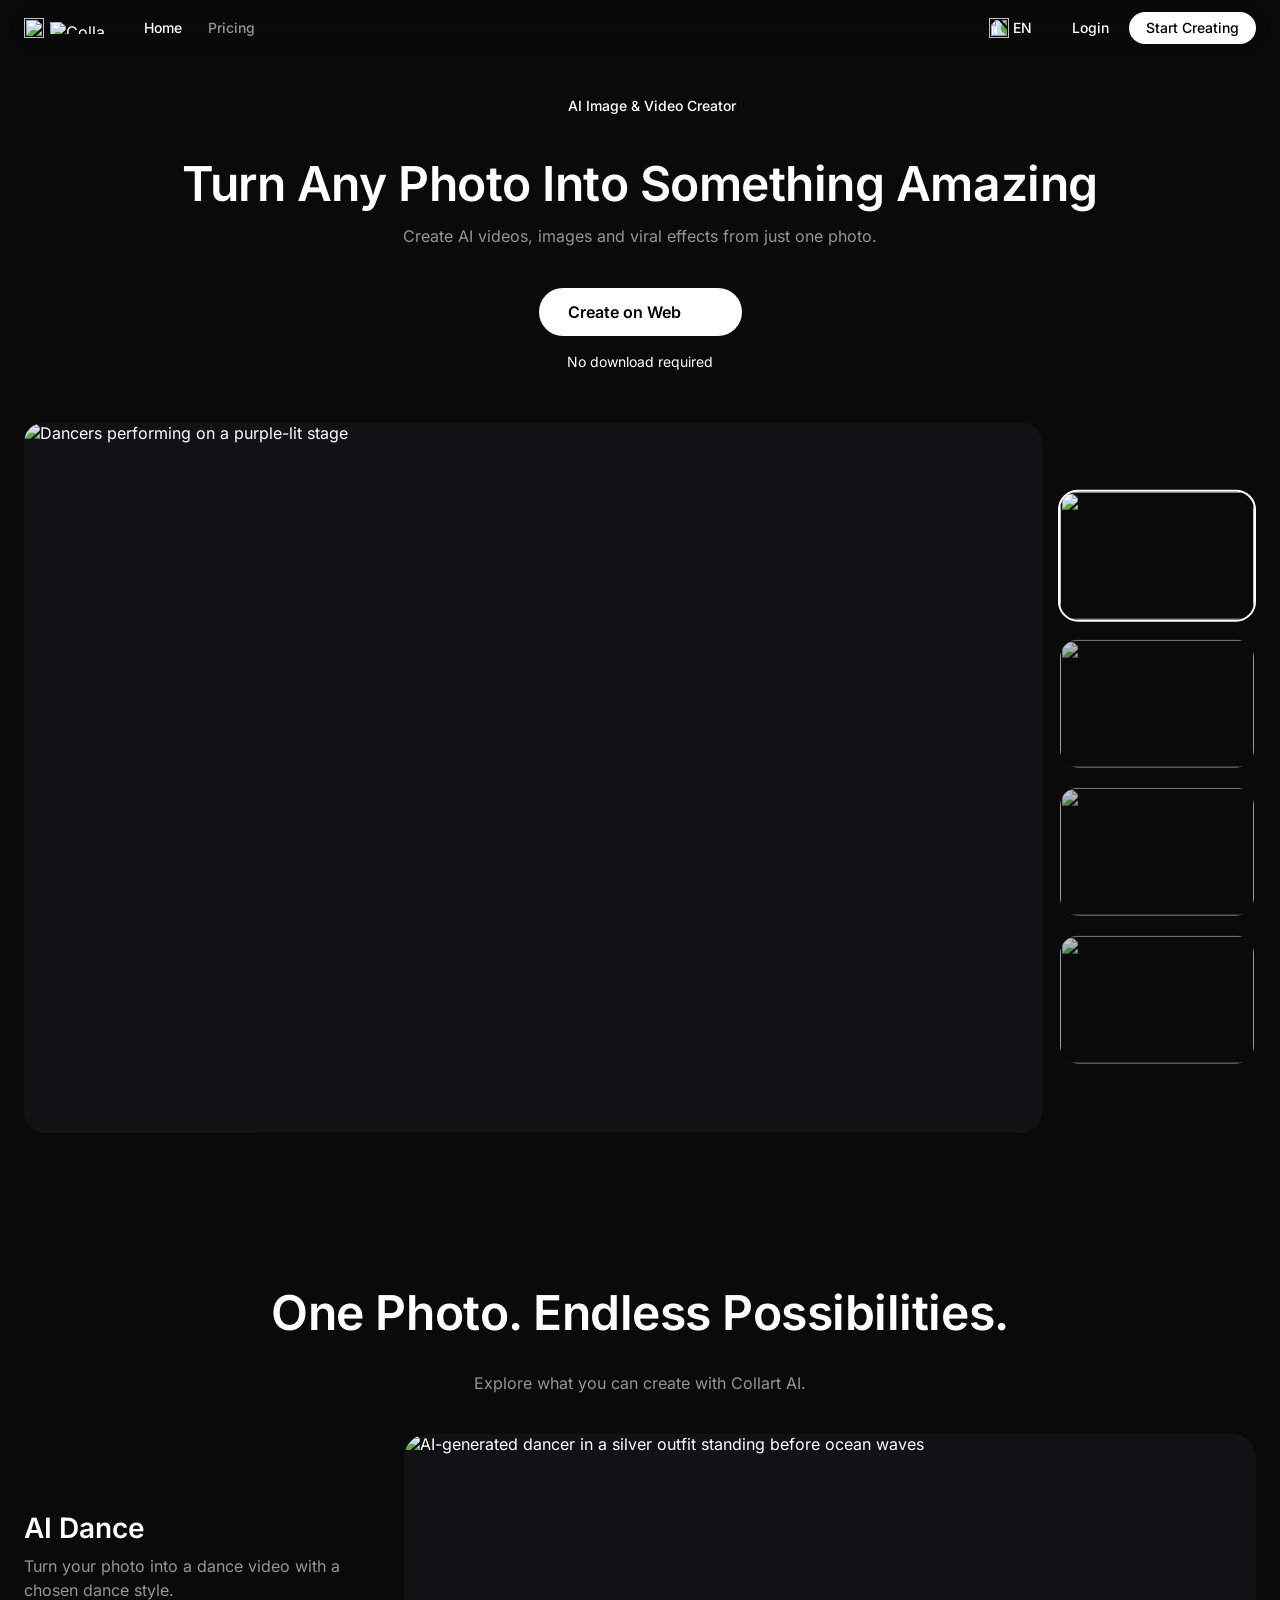
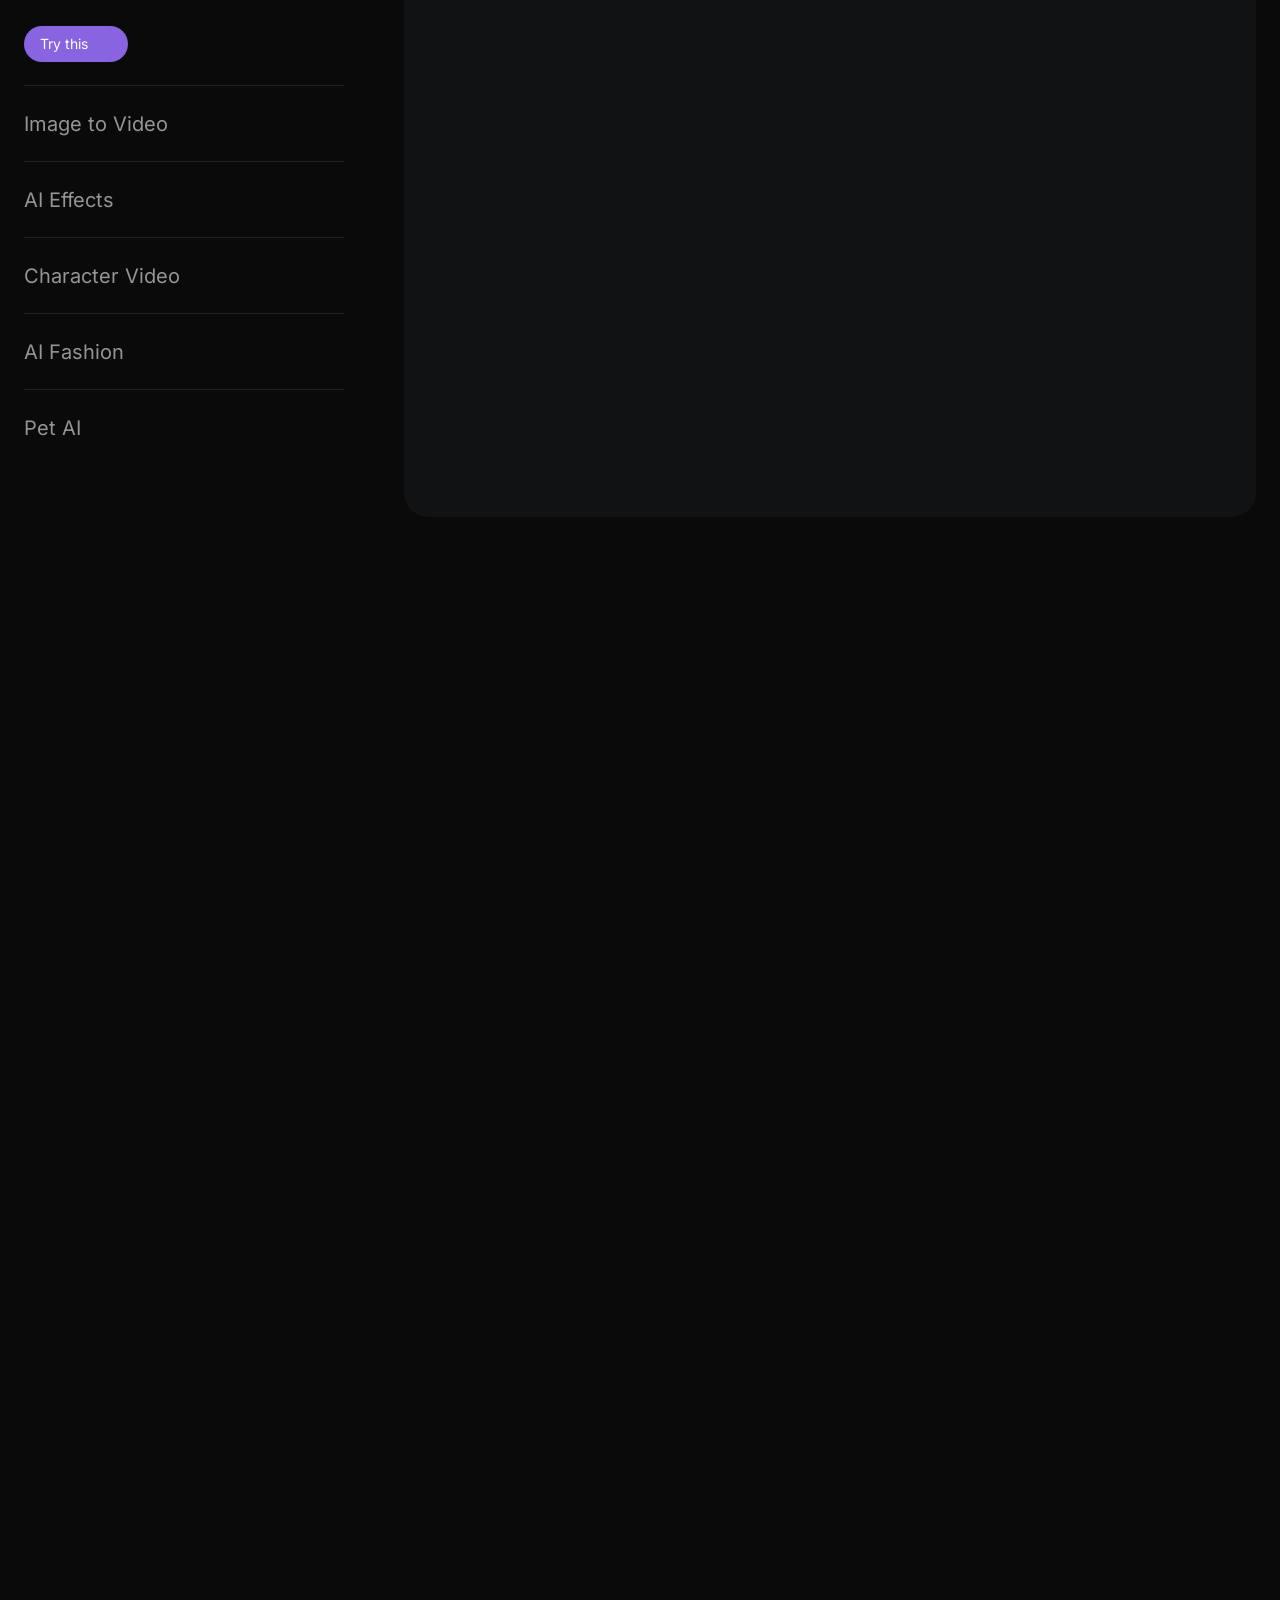
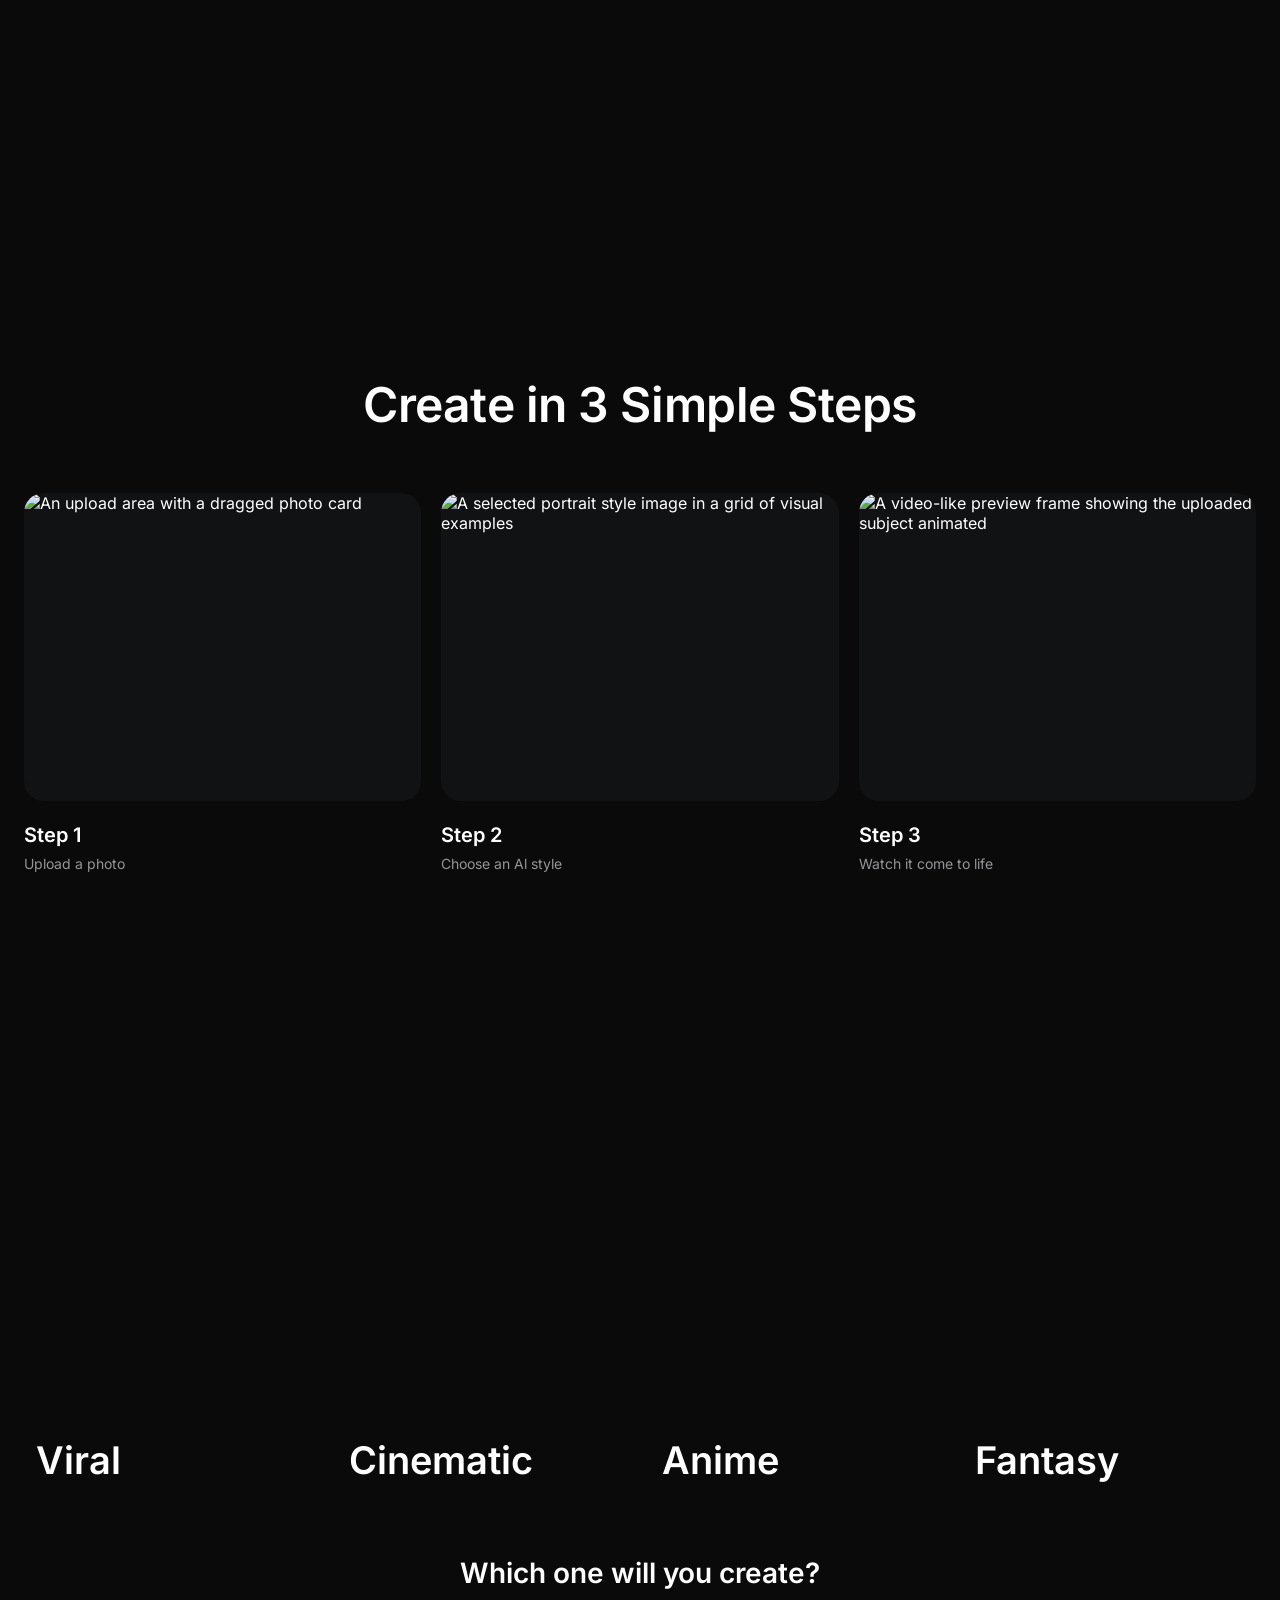
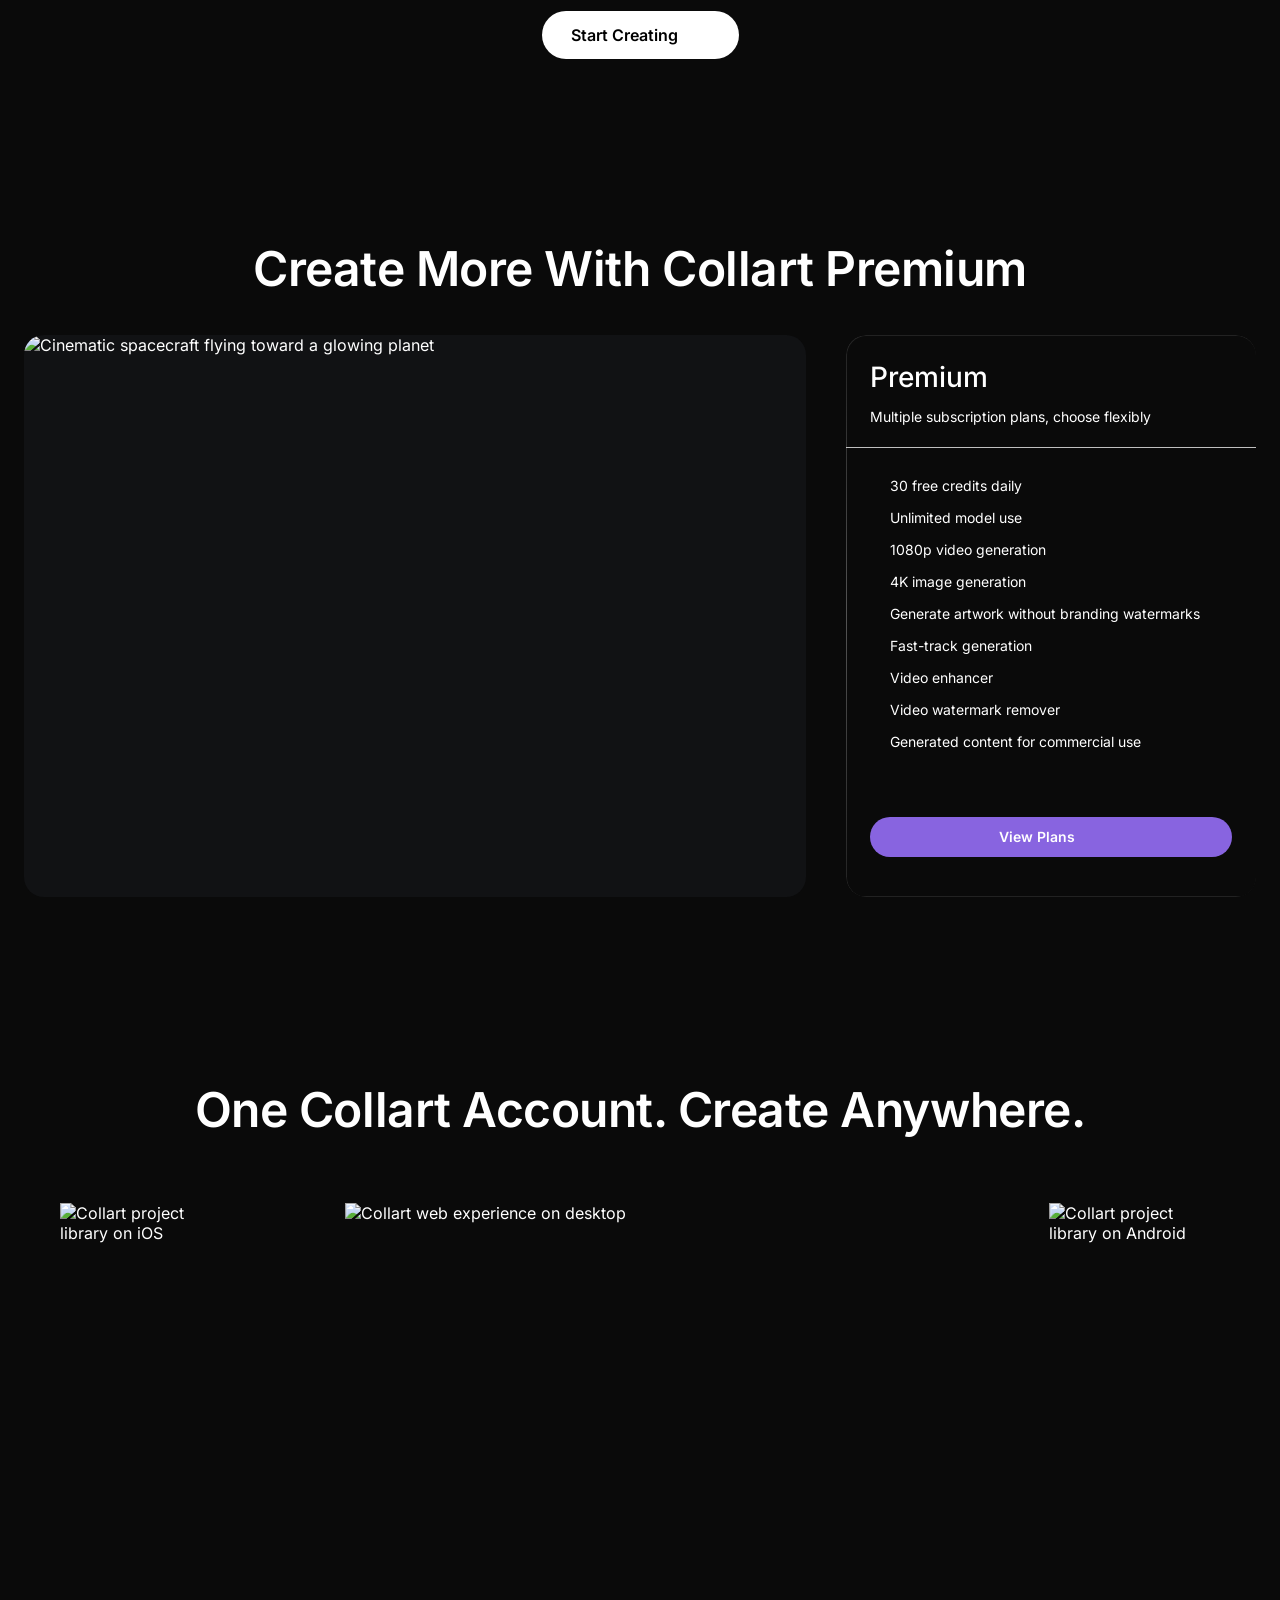
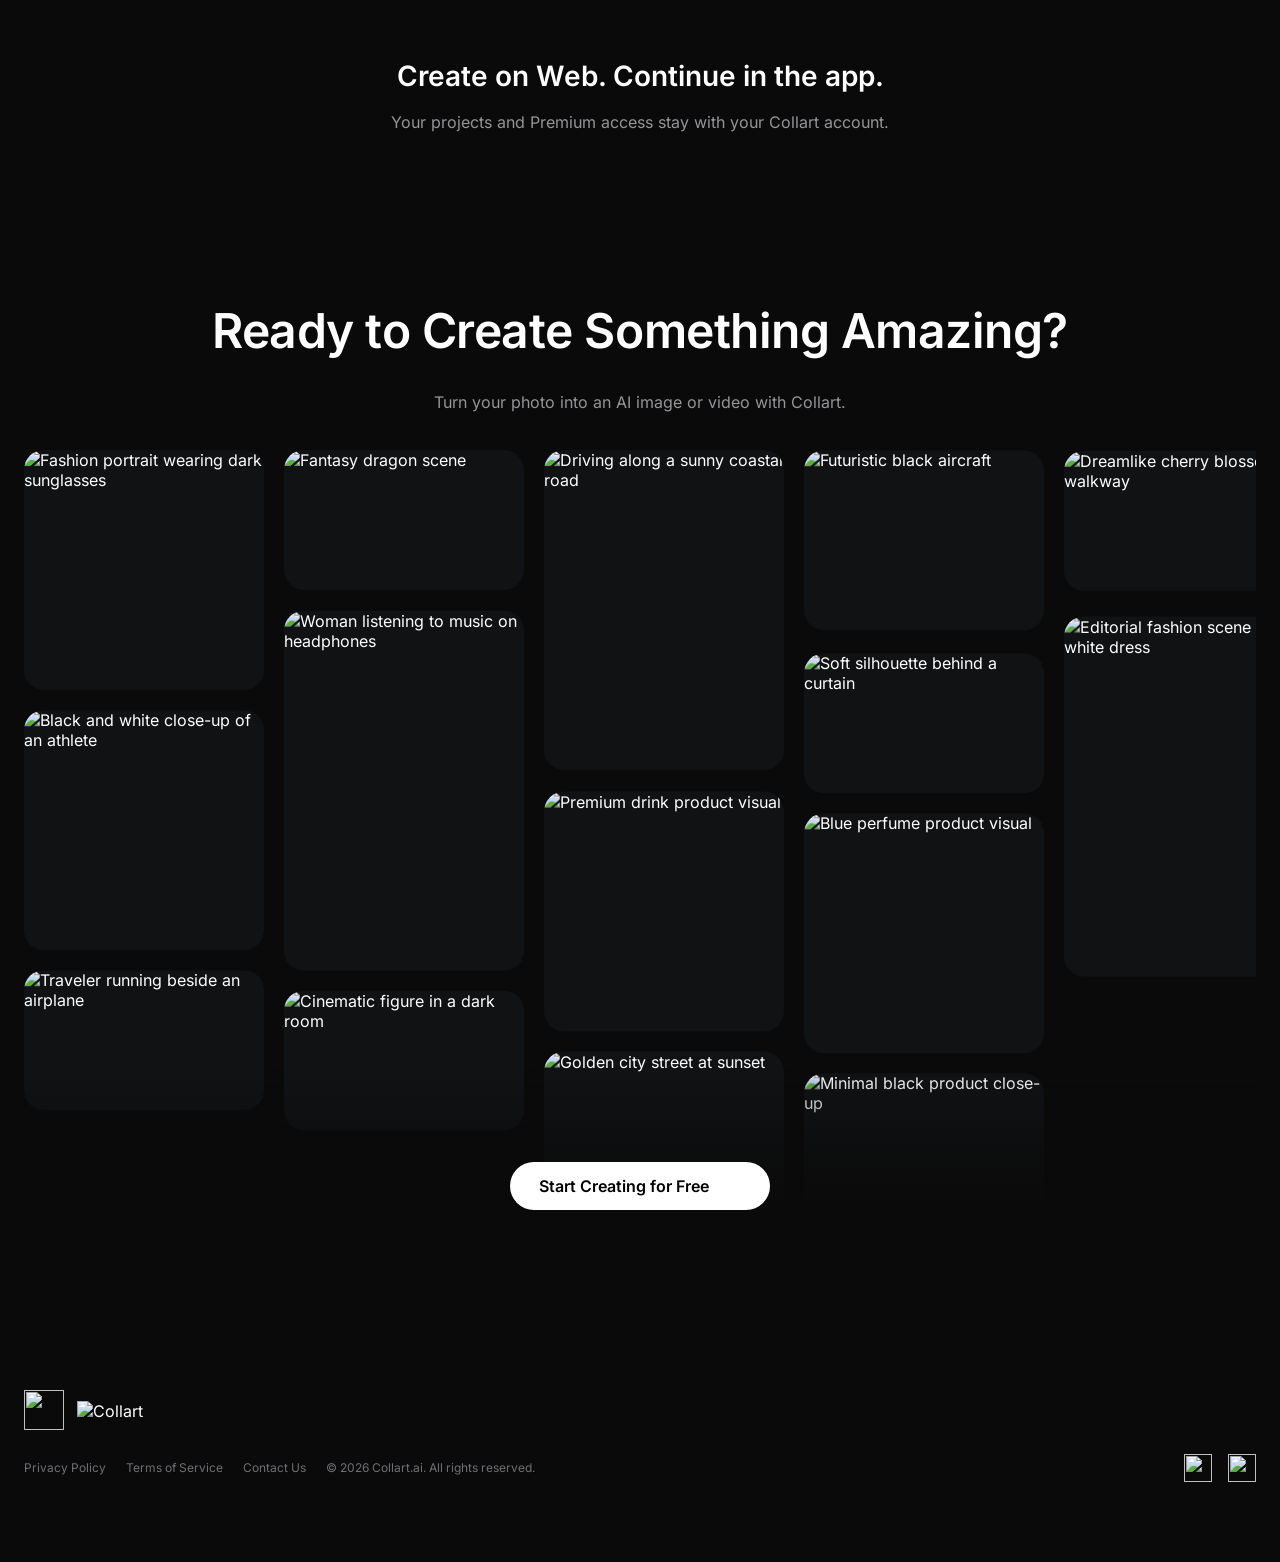
==== commit 6bcef68a: "Publish simple steps update" ====
--- a/pricing/index.html
+++ b/pricing/index.html
@@ -9,8 +9,8 @@
     />
     <meta name="theme-color" content="#0a0a0a" />
     <title>Pricing & Subscription Plans | Collart</title>
-    <script type="module" crossorigin src="../assets/main-D2bMSje0.js"></script>
-    <link rel="stylesheet" crossorigin href="../assets/main-CQhPsldm.css">
+    <script type="module" crossorigin src="../assets/main-CF0twOlz.js"></script>
+    <link rel="stylesheet" crossorigin href="../assets/main-CHfLibXQ.css">
   </head>
   <body>
     <div id="root"></div>
--- a/assets/main-CHfLibXQ.css
+++ b/assets/main-CHfLibXQ.css
@@ -0,0 +1 @@
+@font-face{font-family:Inter;font-style:normal;font-display:swap;font-weight:400;src:url(./inter-cyrillic-ext-400-normal-BQZuk6qB.woff2)format("woff2"),url(./inter-cyrillic-ext-400-normal-DQukG94-.woff)format("woff");unicode-range:U+460-52F,U+1C80-1C8A,U+20B4,U+2DE0-2DFF,U+A640-A69F,U+FE2E-FE2F}@font-face{font-family:Inter;font-style:normal;font-display:swap;font-weight:400;src:url(./inter-cyrillic-400-normal-obahsSVq.woff2)format("woff2"),url(./inter-cyrillic-400-normal-HOLc17fK.woff)format("woff");unicode-range:U+301,U+400-45F,U+490-491,U+4B0-4B1,U+2116}@font-face{font-family:Inter;font-style:normal;font-display:swap;font-weight:400;src:url(./inter-greek-ext-400-normal-DGGRlc-M.woff2)format("woff2"),url(./inter-greek-ext-400-normal-KugGGMne.woff)format("woff");unicode-range:U+1F??}@font-face{font-family:Inter;font-style:normal;font-display:swap;font-weight:400;src:url(./inter-greek-400-normal-B4URO6DV.woff2)format("woff2"),url(./inter-greek-400-normal-q2sYcFCs.woff)format("woff");unicode-range:U+370-377,U+37A-37F,U+384-38A,U+38C,U+38E-3A1,U+3A3-3FF}@font-face{font-family:Inter;font-style:normal;font-display:swap;font-weight:400;src:url(./inter-vietnamese-400-normal-DMkecbls.woff2)format("woff2"),url(./inter-vietnamese-400-normal-Bbgyi5SW.woff)format("woff");unicode-range:U+102-103,U+110-111,U+128-129,U+168-169,U+1A0-1A1,U+1AF-1B0,U+300-301,U+303-304,U+308-309,U+323,U+329,U+1EA0-1EF9,U+20AB}@font-face{font-family:Inter;font-style:normal;font-display:swap;font-weight:400;src:url(./inter-latin-ext-400-normal-C1nco2VV.woff2)format("woff2"),url(./inter-latin-ext-400-normal-77YHD8bZ.woff)format("woff");unicode-range:U+100-2BA,U+2BD-2C5,U+2C7-2CC,U+2CE-2D7,U+2DD-2FF,U+304,U+308,U+329,U+1D00-1DBF,U+1E00-1E9F,U+1EF2-1EFF,U+2020,U+20A0-20AB,U+20AD-20C0,U+2113,U+2C60-2C7F,U+A720-A7FF}@font-face{font-family:Inter;font-style:normal;font-display:swap;font-weight:400;src:url(./inter-latin-400-normal-C38fXH4l.woff2)format("woff2"),url(./inter-latin-400-normal-CyCys3Eg.woff)format("woff");unicode-range:U+??,U+131,U+152-153,U+2BB-2BC,U+2C6,U+2DA,U+2DC,U+304,U+308,U+329,U+2000-206F,U+20AC,U+2122,U+2191,U+2193,U+2212,U+2215,U+FEFF,U+FFFD}@font-face{font-family:Inter;font-style:normal;font-display:swap;font-weight:500;src:url(./inter-cyrillic-ext-500-normal-B0yAr1jD.woff2)format("woff2"),url(./inter-cyrillic-ext-500-normal-BmqWE9Dz.woff)format("woff");unicode-range:U+460-52F,U+1C80-1C8A,U+20B4,U+2DE0-2DFF,U+A640-A69F,U+FE2E-FE2F}@font-face{font-family:Inter;font-style:normal;font-display:swap;font-weight:500;src:url(./inter-cyrillic-500-normal-BasfLYem.woff2)format("woff2"),url(./inter-cyrillic-500-normal-CxZf_p3X.woff)format("woff");unicode-range:U+301,U+400-45F,U+490-491,U+4B0-4B1,U+2116}@font-face{font-family:Inter;font-style:normal;font-display:swap;font-weight:500;src:url(./inter-greek-ext-500-normal-C4iEst2y.woff2)format("woff2"),url(./inter-greek-ext-500-normal-2j5mBUwD.woff)format("woff");unicode-range:U+1F??}@font-face{font-family:Inter;font-style:normal;font-display:swap;font-weight:500;src:url(./inter-greek-500-normal-BIZE56-Y.woff2)format("woff2"),url(./inter-greek-500-normal-Xzm54t5V.woff)format("woff");unicode-range:U+370-377,U+37A-37F,U+384-38A,U+38C,U+38E-3A1,U+3A3-3FF}@font-face{font-family:Inter;font-style:normal;font-display:swap;font-weight:500;src:url(./inter-vietnamese-500-normal-DOriooB6.woff2)format("woff2"),url(./inter-vietnamese-500-normal-mJboJaSs.woff)format("woff");unicode-range:U+102-103,U+110-111,U+128-129,U+168-169,U+1A0-1A1,U+1AF-1B0,U+300-301,U+303-304,U+308-309,U+323,U+329,U+1EA0-1EF9,U+20AB}@font-face{font-family:Inter;font-style:normal;font-display:swap;font-weight:500;src:url(./inter-latin-ext-500-normal-CV4jyFjo.woff2)format("woff2"),url(./inter-latin-ext-500-normal-BxGbmqWO.woff)format("woff");unicode-range:U+100-2BA,U+2BD-2C5,U+2C7-2CC,U+2CE-2D7,U+2DD-2FF,U+304,U+308,U+329,U+1D00-1DBF,U+1E00-1E9F,U+1EF2-1EFF,U+2020,U+20A0-20AB,U+20AD-20C0,U+2113,U+2C60-2C7F,U+A720-A7FF}@font-face{font-family:Inter;font-style:normal;font-display:swap;font-weight:500;src:url(./inter-latin-500-normal-Cerq10X2.woff2)format("woff2"),url(./inter-latin-500-normal-BL9OpVg8.woff)format("woff");unicode-range:U+??,U+131,U+152-153,U+2BB-2BC,U+2C6,U+2DA,U+2DC,U+304,U+308,U+329,U+2000-206F,U+20AC,U+2122,U+2191,U+2193,U+2212,U+2215,U+FEFF,U+FFFD}@font-face{font-family:Inter;font-style:normal;font-display:swap;font-weight:600;src:url(./inter-cyrillic-ext-600-normal-Dfes3d0z.woff2)format("woff2"),url(./inter-cyrillic-ext-600-normal-Bcila6Z-.woff)format("woff");unicode-range:U+460-52F,U+1C80-1C8A,U+20B4,U+2DE0-2DFF,U+A640-A69F,U+FE2E-FE2F}@font-face{font-family:Inter;font-style:normal;font-display:swap;font-weight:600;src:url(./inter-cyrillic-600-normal-CWCymEST.woff2)format("woff2"),url(./inter-cyrillic-600-normal-4D_pXhcN.woff)format("woff");unicode-range:U+301,U+400-45F,U+490-491,U+4B0-4B1,U+2116}@font-face{font-family:Inter;font-style:normal;font-display:swap;font-weight:600;src:url(./inter-greek-ext-600-normal-DRtmH8MT.woff2)format("woff2"),url(./inter-greek-ext-600-normal-B8X0CLgF.woff)format("woff");unicode-range:U+1F??}@font-face{font-family:Inter;font-style:normal;font-display:swap;font-weight:600;src:url(./inter-greek-600-normal-plRanbMR.woff2)format("woff2"),url(./inter-greek-600-normal-BZpKdvQh.woff)format("woff");unicode-range:U+370-377,U+37A-37F,U+384-38A,U+38C,U+38E-3A1,U+3A3-3FF}@font-face{font-family:Inter;font-style:normal;font-display:swap;font-weight:600;src:url(./inter-vietnamese-600-normal-Cc8MFFhd.woff2)format("woff2"),url(./inter-vietnamese-600-normal-BuLX-rYi.woff)format("woff");unicode-range:U+102-103,U+110-111,U+128-129,U+168-169,U+1A0-1A1,U+1AF-1B0,U+300-301,U+303-304,U+308-309,U+323,U+329,U+1EA0-1EF9,U+20AB}@font-face{font-family:Inter;font-style:normal;font-display:swap;font-weight:600;src:url(./inter-latin-ext-600-normal-D2bJ5OIk.woff2)format("woff2"),url(./inter-latin-ext-600-normal-CIVaiw4L.woff)format("woff");unicode-range:U+100-2BA,U+2BD-2C5,U+2C7-2CC,U+2CE-2D7,U+2DD-2FF,U+304,U+308,U+329,U+1D00-1DBF,U+1E00-1E9F,U+1EF2-1EFF,U+2020,U+20A0-20AB,U+20AD-20C0,U+2113,U+2C60-2C7F,U+A720-A7FF}@font-face{font-family:Inter;font-style:normal;font-display:swap;font-weight:600;src:url(./inter-latin-600-normal-LgqL8muc.woff2)format("woff2"),url(./inter-latin-600-normal-CiBQ2DWP.woff)format("woff");unicode-range:U+??,U+131,U+152-153,U+2BB-2BC,U+2C6,U+2DA,U+2DC,U+304,U+308,U+329,U+2000-206F,U+20AC,U+2122,U+2191,U+2193,U+2212,U+2215,U+FEFF,U+FFFD}:root{--lightningcss-light: ;--lightningcss-dark:initial;color-scheme:dark;font-synthesis:none;text-rendering:optimizelegibility;--page:#0a0a0a;--surface:#111214;--surface-raised:#1a1c1f;--text:#fff;--text-secondary:#f2f2f799;--text-tertiary:#ebebf54d;--separator:#ffffff1a;--color-semantic-foreground-primary:#fff;--color-semantic-foreground-tertiary:#f2f2f74d;--color-semantic-button-primary-default:#8864e0;--color-semantic-button-primary-hover:#9d79f7;--color-semantic-button-primary-active:#7d58d2;--color-semantic-button-primary-disabled:#4f2a9e;--color-semantic-button-default-default:#3a3a3c;--color-semantic-button-default-hover:#48484a;--color-semantic-button-default-active:#2c2c2e;--color-semantic-button-default-disabled:#3a3a3c;--color-semantic-button-dashed-default:#8e8e93;--color-semantic-button-dashed-hover:#9d79f7;--color-semantic-button-dashed-active:#7d58d2;--color-semantic-button-dashed-disabled:#8e8e93;--color-semantic-button-text-default:transparent;--color-semantic-button-text-hover:#2c2c2e;--color-semantic-button-text-active:#3a3a3c;--color-semantic-button-link-default:#8864e0;--color-semantic-button-link-hover:#9d79f7;--color-semantic-button-link-active:#7d58d2;--color-semantic-button-link-disabled:#f2f2f74d;--brand:var(--color-semantic-button-primary-default);--content-wide:1280px;--content-copy:1120px;font-family:Inter,-apple-system,BlinkMacSystemFont,Segoe UI,sans-serif}*{box-sizing:border-box}html{scroll-behavior:smooth;background:var(--page)}body{background:var(--page);min-width:320px;min-height:100vh;color:var(--text);margin:0}button,a{font:inherit}button{color:inherit}a{color:inherit;text-decoration:none}img{max-width:100%;display:block}a:focus-visible,button:focus-visible{outline:2px solid var(--color-semantic-button-primary-hover);outline-offset:3px}button:disabled,a[aria-disabled=true]{cursor:not-allowed}a[aria-disabled=true]{pointer-events:none}.page-shell{background:var(--page);width:100%;min-height:100vh;padding-top:56px;overflow:clip}.content-wide{width:min(var(--content-wide), calc(100% - 48px));margin-inline:auto}main section[id]{scroll-margin-top:72px}.site-header{z-index:100;isolation:isolate;background:0 0;height:56px;position:fixed;inset:0 0 auto}.site-header:before{content:"";z-index:0;-webkit-backdrop-filter:blur(12px)saturate(120%);backdrop-filter:blur(12px)saturate(120%);pointer-events:none;background:#0a0a0aad;position:absolute;inset:0}.site-header__inner{z-index:1;justify-content:space-between;align-items:center;width:min(1440px,100%);height:56px;margin-inline:auto;padding:0 24px;display:flex;position:relative}.site-header__left,.site-header__actions,.desktop-nav,.brand,.language-button{align-items:center;display:flex}.site-header__left{flex:none;gap:40px}.brand--header{cursor:pointer;white-space:nowrap;background:0 0;border:0;flex:0 0 80px;gap:6px;width:80px;height:20px;padding:0;transition:opacity .16s}.brand--header:hover{opacity:.82}.brand--header:active{opacity:.64}.brand--header img:last-child{flex:0 0 54px}.desktop-nav{flex:0 0 111px;justify-content:space-between;gap:0;width:111px}.desktop-nav .header-text-button,.site-header__actions .header-text-button,.language-button,.header-logout-button,.header-cta{letter-spacing:0;font-size:14px;font-weight:500;line-height:20px}.header-text-button{background:var(--color-semantic-button-text-default);min-height:32px;color:var(--color-semantic-foreground-primary);cursor:pointer;white-space:nowrap;border:0;border-radius:8px;flex:none;align-items:center;margin:-6px -10px;padding:6px 10px;transition:background .16s,color .16s;display:inline-flex}.header-text-button:hover{background:var(--color-semantic-button-text-hover);color:var(--color-semantic-foreground-primary)}.header-text-button:active{background:var(--color-semantic-button-text-active);color:var(--color-semantic-foreground-primary)}.header-text-button[aria-disabled=true]{background:var(--color-semantic-button-text-default);color:var(--color-semantic-foreground-tertiary)}.desktop-nav .header-text-button:not([aria-current=page]){color:var(--text-secondary)}.desktop-nav .header-text-button:not([aria-current=page]):hover,.desktop-nav .header-text-button:not([aria-current=page]):active{color:var(--color-semantic-foreground-primary)}.site-header__actions{flex:none;gap:20px;height:32px}.language-button{cursor:pointer;background:0 0;border:0;flex:0 0 63px;gap:0;width:63px;height:20px;padding:0;transition:opacity .16s}.language-button:hover{opacity:.82}.language-button:active{opacity:.64}.language-button:disabled{color:var(--color-semantic-foreground-tertiary);opacity:1;background:0 0}.language-button__value{align-items:center;gap:4px;width:43px;height:20px;display:flex}.language-button__value>img{flex:0 0 20px;width:20px;height:20px;transform:rotate(-90deg)}.language-button__value>span{text-align:center;flex:0 0 19px}.language-button__chevron{justify-content:center;align-items:center;width:20px;height:20px;display:flex}.language-button__chevron img{object-fit:contain;width:8px;height:5px;transform:scaleY(-1)}.language-modal{z-index:200;-webkit-backdrop-filter:blur(25px);backdrop-filter:blur(25px);background:#0009;place-items:center;padding:24px;animation:.16s ease-out language-overlay-in;display:grid;position:fixed;inset:0}.language-modal__dialog{background:var(--surface);border-radius:20px;width:min(798px,100%);height:440px;max-height:calc(100vh - 48px);padding:24px;animation:.18s ease-out language-dialog-in;overflow:hidden}.language-modal__dialog:focus{outline:none}.language-modal__header{justify-content:space-between;align-items:center;height:28px;display:flex}.language-modal__header h2{margin:0;font-size:20px;font-weight:600;line-height:28px}.language-modal__close{cursor:pointer;background:0 0;border:0;flex:0 0 16px;width:16px;height:16px;padding:0;transition:opacity .16s;position:relative}.language-modal__close:before{content:"";position:absolute;inset:-8px}.language-modal__close:hover{opacity:.82}.language-modal__close:active{opacity:.64}.language-modal__grid{grid-template-columns:repeat(3,226px);justify-content:center;gap:20px;width:100%;margin-top:40px;display:grid}.language-modal__column{gap:20px;display:grid}.language-option{width:226px;height:24px;color:var(--text);text-align:left;cursor:pointer;background:0 0;border:0;justify-content:space-between;align-items:center;padding:0;font-size:16px;font-weight:400;line-height:24px;transition:color .16s,opacity .16s;display:flex}.language-option:hover{color:var(--color-semantic-button-primary-hover)}.language-option:active{color:var(--color-semantic-button-primary-active)}.language-option--selected{color:var(--color-semantic-button-primary-default)}.language-option__check{flex:0 0 16px;place-items:center;width:16px;height:16px;display:grid}.language-option__check img{width:16px;height:16px}.language-modal__footer{display:none}.login-modal{z-index:200;-webkit-backdrop-filter:blur(25px);backdrop-filter:blur(25px);background:#0009;place-items:center;padding:24px;animation:.16s ease-out language-overlay-in;display:grid;position:fixed;inset:0}.login-modal__dialog{background:var(--surface);border-radius:20px;width:min(390px,100%);height:562px;max-height:calc(100vh - 48px);animation:.18s ease-out language-dialog-in;position:relative;overflow:hidden}.login-modal__dialog:focus{outline:none}.login-modal__close{z-index:1;cursor:pointer;background:0 0;border:0;width:16px;height:16px;padding:0;transition:opacity .16s;position:absolute;top:20px;right:20px}.login-modal__close:before{content:"";position:absolute;inset:-8px}.login-modal__close:hover{opacity:.82}.login-modal__close:active{opacity:.64}.login-modal__header{flex-direction:column;align-items:center;gap:8px;width:301px;display:flex;position:absolute;top:36px;left:50%;transform:translate(-50%)}.login-modal__header>img{width:80px;height:80px}.login-modal__header h2{text-align:center;margin:0;font-size:20px;font-weight:600;line-height:28px}.login-modal__methods{gap:12px;width:342px;display:grid;position:absolute;top:186px;left:24px}.login-method{width:100%;height:40px;color:var(--text);cursor:pointer;background:#2c2c2e;border:0;border-radius:8px;justify-content:flex-start;align-items:center;padding:0;transition:background .16s;display:flex;position:relative;overflow:hidden}.login-method:hover{background:#3a3a3c}.login-method:active{background:#48484a}.login-method__content{align-items:center;gap:20px;font-size:14px;font-weight:600;line-height:20px;display:flex;position:absolute;top:8px;left:89px}.login-method__content img{flex:0 0 24px;width:24px;height:24px}.login-modal__divider{place-items:center;width:342px;height:20px;display:grid;position:absolute;top:298px;left:24px}.login-modal__divider img{width:342px;height:1px;position:absolute;top:10px;left:0}.login-modal__divider span{background:var(--surface);text-align:center;width:37px;font-size:14px;font-weight:400;line-height:20px;position:relative}.login-modal__form{position:absolute;inset:354px 24px auto}.login-modal__form label{height:24px;font-size:16px;font-weight:400;line-height:24px;display:block}.login-modal__form input{border:1px solid var(--separator);width:100%;height:40px;color:var(--text);background:0 0;border-radius:8px;outline:0;margin-top:8px;padding:9px;font-size:14px;font-weight:400;line-height:20px;transition:border-color .16s}.login-modal__form input::placeholder{color:var(--text-secondary);opacity:1}.login-modal__form input:hover{border-color:#ffffff3d}.login-modal__form input:focus-visible{border-color:var(--color-semantic-button-primary-hover);outline-offset:1px;outline:2px solid #9d79f747}.login-modal__continue{background:var(--color-semantic-button-primary-default);width:100%;height:40px;color:var(--text);cursor:pointer;border:0;border-radius:8px;margin-top:32px;padding:8px 10px;font-size:16px;font-weight:600;line-height:24px;transition:background .16s}.login-modal__continue:hover{background:var(--color-semantic-button-primary-hover)}.login-modal__continue:active{background:var(--color-semantic-button-primary-active)}@keyframes language-overlay-in{0%{opacity:0}to{opacity:1}}@keyframes language-dialog-in{0%{opacity:0;transform:scale(.98)}to{opacity:1;transform:scale(1)}}@keyframes language-sheet-in{0%{opacity:0;transform:translateY(24px)}to{opacity:1;transform:translateY(0)}}.header-cta{background:var(--color-semantic-foreground-primary);color:#000;cursor:pointer;white-space:nowrap;border:0;border-radius:999px;flex:0 0 127px;justify-content:center;align-items:center;width:127px;height:32px;padding:6px 16px;transition:transform .16s,filter .16s,background .16s,color .16s;display:inline-flex}.header-cta:hover{filter:brightness(.94);transform:translateY(-1px)}.header-cta:active{filter:brightness(.86);transform:translateY(0)}.header-cta[aria-disabled=true]{background:var(--color-semantic-button-default-disabled);color:var(--color-semantic-foreground-tertiary);filter:none}.header-logout-button{color:#ff453a;cursor:pointer;white-space:nowrap;background:#ff453a26;border:0;border-radius:9999px;flex:none;justify-content:center;align-items:center;height:32px;padding:6px 16px;transition:background .16s,opacity .16s;display:inline-flex}.header-logout-button:hover{background:#ff453a33}.header-logout-button:active{background:#ff453a42}.menu-button,.mobile-nav,.mobile-drawer-button,.site-header__mobile-actions,.mobile-sticky-cta{display:none}@supports not ((-webkit-backdrop-filter:blur(1px)) or (backdrop-filter:blur(1px))){.site-header:before{background:#0a0a0af0}}.hero-copy{width:min(var(--content-copy), calc(100% - 48px));text-align:center;flex-direction:column;align-items:center;min-height:274px;margin:40px auto 0;display:flex}.eyebrow{align-items:center;gap:8px;height:20px;margin:0;font-size:14px;font-weight:500;line-height:20px;display:flex}.hero-copy__heading{margin-top:40px}.hero-copy h1,.section-heading h2,.simple-steps h2,.style-section>h2{letter-spacing:-.48px;margin:0;font-size:48px;font-weight:600;line-height:56px}.hero-copy__heading>p,.section-heading>p,.device-copy>p{color:var(--text-secondary);margin:12px 0 0;font-size:16px;font-weight:400;line-height:24px}.hero-copy>.cta{margin-top:40px}.no-download{color:var(--text);margin:16px 0 0;font-size:14px;line-height:20px}.cta{border:solid var(--color-semantic-button-dashed-default);min-height:48px;color:var(--color-semantic-foreground-primary);background:0 0;border-width:2px .5px;border-radius:999px;justify-content:center;align-items:center;gap:12px;padding:10px 27px;font-size:16px;font-weight:600;line-height:24px;transition:background .16s,border-color .16s,color .16s,transform .16s;display:inline-flex}.cta img{width:20px;height:20px;transform:rotate(180deg)}.cta:hover{border-color:var(--color-semantic-button-dashed-hover);color:var(--color-semantic-foreground-primary);background:0 0;transform:translateY(-1px)}.cta:active{border-color:var(--color-semantic-button-dashed-active);transform:translateY(0)}.cta--hero{border-color:var(--color-semantic-foreground-primary);padding-inline:28px;transition:opacity .15s cubic-bezier(.4,0,.2,1);overflow:hidden}.cta--hero .cta__icon{flex:0 0 20px;width:20px;height:20px;transition:transform .15s cubic-bezier(.4,0,.2,1);display:block;position:relative}.cta--hero .cta__icon img{width:19.091px;max-width:none;height:12.728px;position:absolute;top:3.64px;left:.45px;transform:rotate(180deg)}.cta--hero:hover{border-color:var(--color-semantic-foreground-primary);opacity:.8;transform:none}.cta--hero:hover .cta__icon{transform:translate(4px)}.cta--hero:active{border-color:var(--color-semantic-foreground-primary);transform:none}.cta--solid,.cta--solid:hover,.cta--solid:active{background:var(--color-semantic-control-radio-neutral,#fff);color:var(--color-semantic-foreground-inverse,#000);border-color:#0000}.cta--solid .cta__icon img{filter:brightness(0)}.hero-cta{cursor:pointer}.hero-cta--mobile-store{min-height:48px;padding:12px 28px}.hero-cta__store-label{flex:none;align-items:center;gap:4px;display:inline-flex}.hero-cta__store-label>img,.hero-cta__store-label .google-play-icon{flex:0 0 24px;width:24px;height:24px}.hero-cta__store-label>img{transform:none}.hero-cta__apple{filter:brightness(0)invert()}.cta--solid .hero-cta__apple{filter:brightness(0)}.cta[aria-disabled=true]{border-color:var(--color-semantic-button-dashed-disabled);color:var(--color-semantic-foreground-tertiary);transform:none}.cta[aria-disabled=true] img{opacity:.3}.cta--filled{background:var(--color-semantic-button-primary-default);border:0;gap:8px;width:100%;height:40px;min-height:40px;padding:10px 16px;font-size:14px;line-height:20px}.cta--filled:hover{background:var(--color-semantic-button-primary-hover);color:var(--color-semantic-foreground-primary)}.cta--filled:active{background:var(--color-semantic-button-primary-active)}.cta--filled[aria-disabled=true]{background:var(--color-semantic-button-primary-disabled);color:var(--color-semantic-foreground-tertiary)}.hero-gallery-wrap{margin-top:40px}.hero-gallery{grid-template-columns:minmax(0,1066px) 198px;align-items:center;gap:16px;width:100%;height:710px;display:grid}.hero-gallery__main{background:var(--surface);border-radius:20px;height:710px;overflow:hidden}.hero-gallery__main img,.hero-gallery__thumbs img,.feature-showcase__media img,.style-card>img,.premium-media img,.creation-gallery__item{object-fit:cover;width:100%;height:100%}.hero-gallery__main img{animation:.32s media-fade}@keyframes media-fade{0%{opacity:.55;transform:scale(1.01)}to{opacity:1;transform:scale(1)}}.hero-gallery__thumbs{grid-template-rows:repeat(4,132px);gap:16px;height:576px;display:grid}.hero-gallery__thumbs button{cursor:pointer;opacity:.78;background:0 0;border:2px solid #0000;border-radius:20px;width:198px;height:132px;padding:0;transition:opacity .16s,border-color .16s,transform .16s;overflow:hidden}.hero-gallery__thumbs button:hover,.hero-gallery__thumbs button.is-selected{opacity:1}.hero-gallery__thumbs button:hover:not(.is-selected){border-color:var(--color-semantic-button-dashed-hover)}.hero-gallery__thumbs button:active:not(.is-selected){border-color:var(--color-semantic-button-dashed-active)}.hero-gallery__thumbs button.is-selected{border-color:#fff}.section-heading{width:min(var(--content-copy), calc(100% - 48px));text-align:center;margin-inline:auto}.possibilities>.section-heading{margin-top:160px}.feature-showcase{grid-template-columns:320px minmax(0,900px);align-items:center;gap:60px;height:683px;margin-top:60px;display:grid}.feature-showcase__nav{flex-direction:column;height:532px;display:flex}.feature-item{border:0;flex:none;padding:24px 0;position:relative}.feature-item:not(:last-child):after{background:var(--separator);content:"";height:1px;position:absolute;bottom:0;left:0;right:0}.feature-item:first-child{padding-top:0}.feature-item:last-child{padding-bottom:0}.feature-item>button,.feature-item__expanded>button{background:var(--color-semantic-button-text-default);width:100%;color:var(--text-secondary);text-align:left;cursor:pointer;border:0;border-radius:8px;padding:0;font-size:20px;font-weight:400;line-height:28px;transition:background .16s,color .16s}.feature-item>button:hover,.feature-item__expanded>button:not(.try-button):hover{color:var(--color-semantic-foreground-primary);background:0 0}.feature-item>button:active,.feature-item__expanded>button:active{background:var(--color-semantic-button-text-active)}.feature-item>button:disabled,.feature-item__expanded>button:disabled{background:var(--color-semantic-button-text-default);color:var(--color-semantic-foreground-tertiary)}.feature-item--active{padding-bottom:24px}.feature-item--active:last-child{padding-bottom:0}.feature-item__expanded>button{color:var(--text);font-size:28px;font-weight:600;line-height:36px}.feature-item__expanded p{max-width:320px;color:var(--text-secondary);margin:8px 0 0;font-size:16px;line-height:24px}.feature-item__expanded>button.try-button{background:var(--color-semantic-button-primary-default);width:fit-content;height:36px;color:var(--color-semantic-foreground-primary);cursor:pointer;border:0;border-radius:999px;align-items:center;gap:8px;margin-top:24px;padding:8px 16px;font-size:14px;font-weight:400;line-height:20px;transition:background .16s;display:flex}.feature-item__expanded>button.try-button:hover{background:var(--color-semantic-button-primary-hover);color:var(--color-semantic-foreground-primary)}.feature-item__expanded>button.try-button:active{background:var(--color-semantic-button-primary-active)}.feature-item__expanded>button.try-button[aria-disabled=true]{background:var(--color-semantic-button-primary-disabled);color:var(--color-semantic-foreground-tertiary);transform:none}.feature-item__expanded>button.try-button[aria-disabled=true] .try-button__icon{opacity:.3}.feature-item__expanded>button.try-button .try-button__icon{flex:0 0 16px;width:16px;height:16px;transition:transform .15s cubic-bezier(.4,0,.2,1);position:relative}.feature-item__expanded>button.try-button .try-button__icon img{width:15.273px;max-width:none;height:10.182px;position:absolute;top:2.33px;left:.29px;transform:rotate(180deg)}.feature-item__expanded>button.try-button:hover .try-button__icon{transform:translate(4px)}.feature-showcase__media{background:var(--surface);border-radius:24px;width:100%;height:683px;overflow:hidden}.feature-mobile-list{display:none}.simple-steps{margin-top:160px}.simple-steps h2{width:min(var(--content-copy), 100%);text-align:center;margin-inline:auto}.simple-steps__grid{grid-template-columns:repeat(3,minmax(0,1fr));gap:20px;margin-top:60px;display:grid}.simple-step{min-width:0}.simple-step__media{aspect-ratio:413.333/320;object-fit:cover;background:var(--surface);border-radius:20px;width:100%}.simple-step__copy{flex-direction:column;gap:4px;width:min(400px,100%);margin-top:20px;display:flex}.simple-step__copy h3,.simple-step__copy p{margin:0}.simple-step__copy h3{min-height:29px;color:var(--text);font-size:20px;font-weight:600;line-height:28px}.simple-step__copy p{color:var(--text-secondary);font-size:14px;font-weight:400;line-height:20px}.style-section{min-height:625px;margin-top:160px}.style-section>h2{text-align:center;height:56px}.style-grid{grid-template-columns:repeat(4,minmax(0,1fr));gap:20px;margin-top:60px;display:grid}.style-card-depth{perspective:1000px;border-radius:20px;height:345px;position:relative}.style-card{backface-visibility:hidden;clip-path:inset(0 round 20px);isolation:isolate;transform-origin:50%;height:345px;transform-style:preserve-3d;border-radius:20px;margin:0;position:relative;overflow:hidden}.style-card:hover{will-change:transform}.style-card>img{backface-visibility:hidden;border-radius:20px;height:345px}.style-card:hover>img{will-change:transform}.style-card:after{content:"";z-index:1;border-radius:inherit;pointer-events:none;background:linear-gradient(#0000 45%,#000c 100%);position:absolute;inset:0}.style-card__spotlight{z-index:2;border-radius:inherit;filter:blur(2px);mix-blend-mode:soft-light;pointer-events:none;position:absolute;inset:0}.style-card__copy{z-index:3;pointer-events:none;height:70px;padding:12px;position:absolute;bottom:0;left:0;right:0;transform:translateZ(28px)}.style-card h3{margin:0;font-size:38px;font-weight:600;line-height:46px}.style-cta{flex-direction:column;align-items:center;height:104px;margin-top:60px;display:flex}.style-cta h3,.device-copy h3{margin:0;font-size:28px;font-weight:600;line-height:36px}.style-cta .cta{margin-top:20px}.premium-section>.section-heading{margin-top:160px}.premium-layout{grid-template-columns:minmax(0,830px) 410px;gap:40px;height:562px;margin-top:60px;display:grid}.premium-media{background:var(--surface);border-radius:20px;height:562px;overflow:hidden}.plan-card{background:var(--page);border:0;border-radius:20px;flex-direction:column;justify-content:space-between;height:562px;padding:24px 24px 40px;display:flex;position:relative;overflow:hidden}.plan-card:before{z-index:2;border-radius:inherit;content:"";pointer-events:none;-webkit-mask-composite:xor;background:linear-gradient(#ffffff1a 0%,#ffffff4d 50%,#ffffff1a 100%);padding:.5px;position:absolute;inset:0;-webkit-mask-image:linear-gradient(#fff 0 0),linear-gradient(#fff 0 0);-webkit-mask-position:0 0,0 0;-webkit-mask-size:auto,auto;-webkit-mask-repeat:repeat,repeat;-webkit-mask-clip:content-box,border-box;-webkit-mask-origin:content-box,border-box;-webkit-mask-composite:xor;mask-composite:exclude;-webkit-mask-source-type:auto,auto;mask-mode:match-source,match-source}.plan-card__content,.plan-card>.cta{z-index:1;position:relative}.plan-card__glow{object-fit:contain;width:600px;max-width:none;height:600px;position:absolute;bottom:-150.5px;left:50%;transform:translate(-50%)}.plan-card h3{margin:0;font-size:28px;font-weight:500;line-height:36px}.plan-card p{color:var(--color-semantic-foreground-primary);margin:12px 0 0;font-size:14px;font-weight:400;line-height:20px}.plan-card__divider{width:100%;height:1px;margin:24px 0}.plan-card ul{gap:12px;margin:0;padding:0;list-style:none;display:grid}.plan-card li{color:var(--color-semantic-foreground-primary);align-items:center;gap:4px;font-size:14px;font-weight:400;line-height:20px;display:flex}.plan-card__check{flex:0 0 16px;width:16px;height:16px;position:relative}.plan-card__check img{width:9.833px;max-width:none;height:8.167px;position:absolute;top:calc(50% + .33px);left:calc(50% + .17px);transform:translate(-50%,-50%)}.plan-card>.cta--filled .cta__icon{flex:0 0 20px;width:20px;height:20px;transition:transform .15s cubic-bezier(.4,0,.2,1);display:block;position:relative}.plan-card>.cta--filled .cta__icon img{width:19.091px;max-width:none;height:12.728px;position:absolute;top:3.64px;left:.45px;transform:rotate(180deg)}.plan-card>.cta--filled:hover .cta__icon{transform:translate(4px)}.device-section>.section-heading{margin-top:170px}.device-row{grid-template-columns:169px 116px 590px 114px 171px;align-items:center;width:1160px;height:395px;margin:80px auto 0;display:grid}.device{object-fit:contain;height:395px}.device--phone{width:171px}.device--desktop{width:590px}.device-link{object-fit:fill;place-self:start;height:14.728px;margin-top:170.636px;position:relative}.device-link:nth-child(2){width:87.931%;left:25.862%}.device-link:nth-child(4){width:89.474%;left:-14.035%}.device-copy{width:min(var(--content-copy), calc(100% - 48px));text-align:center;height:80px;margin:60px auto 0}.device-copy>p{margin-top:16px}.creation-section>.section-heading{margin-top:160px}.creation-gallery{grid-template-columns:repeat(5,240px);gap:20px;height:780px;margin-top:60px;display:grid;position:relative;overflow:hidden}.creation-gallery__column{flex-direction:column;gap:20px;display:flex}.creation-gallery__column--mobile{display:none}.creation-gallery__item{background:var(--surface);border-radius:20px;flex:none}.creation-gallery__fade{z-index:1;background:linear-gradient(to bottom, #0a0a0a00, var(--page) 87%);pointer-events:none;height:160px;position:absolute;inset:auto 0 0}.creation-gallery__cta{z-index:2;position:absolute;bottom:20px;left:50%;transform:translate(-50%)}.creation-gallery__cta .cta{white-space:nowrap}.site-footer{flex-direction:column;gap:24px;min-height:92px;margin-top:160px;margin-bottom:80px;display:flex}.brand--footer{gap:12.5px;width:135px;height:40px}.site-footer__bottom,.site-footer__links,.site-footer__socials{align-items:center;display:flex}.site-footer__bottom{justify-content:space-between;min-height:28px}.site-footer__links{color:#ebebf573;gap:20px;font-size:12px;line-height:16px}.site-footer__links a:hover{color:var(--text)}.site-footer__socials{gap:16px}.site-footer__socials a{border-radius:50%;width:28px;height:28px;transition:transform .16s}.site-footer__socials a:hover{transform:translateY(-2px)}@media (width<=1180px){.hero-copy h1,.section-heading h2,.simple-steps h2,.style-section>h2{font-size:clamp(36px,4.2vw,48px);line-height:1.15}.hero-gallery{grid-template-columns:minmax(0,1fr) 160px;height:auto}.hero-gallery__main{aspect-ratio:1.5;height:auto}.hero-gallery__thumbs{grid-template-rows:repeat(4,auto);height:auto}.hero-gallery__thumbs button{aspect-ratio:1.5;border-radius:14px;width:100%;height:auto}.feature-showcase{grid-template-columns:280px minmax(0,1fr);gap:36px;height:auto}.feature-showcase__media{aspect-ratio:1.318;height:auto}.premium-layout{grid-template-columns:minmax(0,1.6fr) minmax(340px,.8fr);gap:24px;height:auto}.premium-media,.plan-card{height:562px}.device-row{grid-template-columns:145px 70px minmax(420px,1fr) 70px 147px;width:min(1000px,100% - 48px);height:auto}.device{width:100%;height:auto}.creation-gallery{grid-template-columns:repeat(5,minmax(0,1fr));gap:14px;height:min(68vw,780px)}.creation-gallery__column{gap:14px}.creation-gallery__column--desktop .creation-gallery__item{border-radius:14px}}@media (width<=760px){.page-shell{padding-bottom:92px}.content-wide,.section-heading,.simple-steps h2,.hero-copy,.device-copy{width:min(100% - 32px,560px)}.site-header__inner{padding:0 16px}.site-header:before{background:var(--page);-webkit-backdrop-filter:none;backdrop-filter:none}.desktop-nav,.site-header__actions{display:none}.site-header__left{gap:8px}.brand--header{flex:0 0 96px;gap:7.2px;width:96px;height:24px}.brand--header img:first-child{width:24px;height:24px}.brand--header img:last-child{flex:0 0 64.8px;width:64.8px;height:14.4px}.language-modal{-webkit-backdrop-filter:none;backdrop-filter:none;background:#000000b3;place-items:end center;padding:0}.login-modal{padding:16px}.language-modal__dialog{width:100%;max-width:none;height:auto;max-height:calc(100dvh - 56px);padding:0 0 max(34px, env(safe-area-inset-bottom));background:var(--surface);border-radius:20px 20px 0 0;flex-direction:column;animation:.18s cubic-bezier(.22,1,.36,1) language-sheet-in;display:flex;overflow:hidden}.language-modal__header{flex:0 0 54px;width:100%;height:54px;padding:16px}.language-modal__header h2{font-size:18px;line-height:26px}.language-modal__grid{background:var(--surface-raised);-webkit-overflow-scrolling:touch;border-radius:16px;flex-direction:column;justify-content:flex-start;gap:0;width:calc(100% - 32px);height:min(483px,100dvh - 216px);min-height:240px;margin:0 16px;padding:0 16px;display:flex;overflow:hidden auto}.language-modal__column{display:contents}.language-option{border-bottom:1px solid var(--separator);flex:0 0 49px;width:100%;height:49px;padding:12px 0;font-size:16px;line-height:24px}.language-option__check{flex-basis:20px;width:20px;height:20px}.language-modal__footer{flex:0 0 52px;align-items:center;width:100%;height:52px;margin-top:20px;padding:0 20px;display:flex}.language-modal__confirm{background:var(--color-semantic-button-primary-default);width:100%;height:52px;color:var(--text);cursor:pointer;border:0;border-radius:12px;padding:14px 16px;font-size:18px;font-weight:600;line-height:24px;transition:background .16s}.language-modal__confirm:hover{background:var(--color-semantic-button-primary-hover)}.language-modal__confirm:active{background:var(--color-semantic-button-primary-active)}.login-modal__dialog{max-height:calc(100vh - 32px)}.login-modal__methods,.login-modal__divider{width:calc(100% - 48px)}.login-modal__divider img{width:100%}.login-modal__header{width:calc(100% - 64px)}.mobile-drawer-button{cursor:pointer;background:0 0;border:0;flex:0 0 24px;width:24px;height:24px;padding:0;display:block;position:relative}.mobile-drawer-button__lines,.mobile-drawer-button__lines img{width:17.5px;height:1.5px;position:absolute}.mobile-drawer-button__lines{width:24px;height:24px;inset:0}.mobile-drawer-button__lines img{left:3.25px}.mobile-drawer-button__lines img:first-child{top:5.25px}.mobile-drawer-button__lines img:nth-child(2){top:11.25px}.mobile-drawer-button__lines img:nth-child(3){top:17.25px}.mobile-drawer-button__close{width:18px;height:18px;position:absolute;top:3px;left:3px;transform:rotate(-45deg)}.site-header__mobile-actions{align-items:center;gap:6px;height:36px;display:flex}.mobile-language-button{cursor:pointer;background:0 0;border:0;place-items:center;width:24px;height:24px;padding:0;display:grid}.mobile-language-button img{width:16.25px;height:16.25px;transform:rotate(90deg)}.mobile-get-app{color:#000;white-space:nowrap;background:#fff;border-radius:9999px;justify-content:center;align-items:center;width:97px;height:36px;padding:6px 16px;font-size:16px;font-weight:500;line-height:24px;transition:opacity .16s;display:inline-flex}.mobile-get-app:hover,.mobile-sticky-cta:hover{opacity:.84}.mobile-get-app:active,.mobile-sticky-cta:active{opacity:.68}.mobile-nav{z-index:0;background:var(--page);flex-direction:column;align-items:stretch;display:flex;position:fixed;inset:56px 0 0}.mobile-nav__links{flex-direction:column;gap:8px;width:100%;padding:16px 0;display:flex}.mobile-nav__link{width:100%;height:52px;color:var(--text-secondary);align-items:center;gap:8px;padding:14px 24px;font-size:16px;font-weight:600;line-height:24px;transition:color .16s;display:flex}.mobile-nav__link img{flex:0 0 24px;width:24px;height:24px}.mobile-nav__link[aria-current=page],.mobile-nav__link:hover,.mobile-nav__link:active{color:var(--color-semantic-foreground-primary)}.mobile-nav__divider{background:var(--separator);width:calc(100% - 32px);height:1px;margin-inline:16px}.mobile-nav__auth{left:50%;bottom:max(40px, env(safe-area-inset-bottom));white-space:nowrap;cursor:pointer;border:0;border-radius:9999px;justify-content:center;align-items:center;width:164px;height:52px;padding:14px 60px;font-size:16px;font-weight:600;line-height:24px;transition:opacity .16s,background .16s;display:flex;position:absolute;transform:translate(-50%)}.mobile-nav__auth--login{color:#000;background:#fff}.mobile-nav__auth--logout{color:#ff453a;background:#ff453a26}.mobile-nav__auth:hover{opacity:.84}.mobile-nav__auth:active{opacity:.68}.mobile-sticky-cta{left:50%;bottom:max(20px, env(safe-area-inset-bottom));z-index:20;color:#000;white-space:nowrap;background:#fff;border-radius:9999px;justify-content:center;align-items:center;gap:8px;width:196px;height:52px;padding:14px 40px;font-size:16px;font-weight:600;line-height:24px;transition:opacity .16s;display:flex;position:fixed;transform:translate(-50%)}.mobile-sticky-cta>img,.google-play-icon{flex:0 0 24px;width:24px;height:24px}.mobile-sticky-cta>img{filter:brightness(0)}.google-play-icon{display:block;position:relative;overflow:hidden}.google-play-icon__inner{width:18.391px;height:20px;position:absolute;top:50%;left:calc(50% + .03px);transform:translate(-50%,-50%)}.google-play-icon__piece{justify-content:center;align-items:center;display:flex;position:absolute}.google-play-icon__piece img{width:100%;height:100%;display:block;transform:rotate(-180deg)scaleX(-1)}.google-play-icon__piece--blue{inset:1.26% 44.01% 1.28% 0}.google-play-icon__piece--yellow{inset:33.36% 0 33.38% 55.99%}.google-play-icon__piece--red{inset:49.99% 25.72% 0 2.01%}.google-play-icon__piece--green{inset:0 25.72% 50.01% 2.01%}.hero-copy{min-height:auto;margin-top:48px}.hero-copy__heading{margin-top:28px}.hero-copy h1,.section-heading h2,.simple-steps h2,.style-section>h2{letter-spacing:-.36px;font-size:36px;line-height:42px}.section-heading>p,.device-copy>p{font-size:16px;line-height:24px}.hero-copy>.cta{margin-top:28px}.hero-gallery-wrap{margin-top:40px}.hero-gallery{display:block}.hero-gallery__main{aspect-ratio:1;border-radius:16px}.hero-gallery__thumbs{grid-template-columns:repeat(4,1fr);gap:8px;margin-top:12px;display:grid}.hero-gallery__thumbs button{border-width:2px;border-radius:10px}.possibilities>.section-heading,.simple-steps,.style-section,.premium-section>.section-heading,.device-section>.section-heading,.creation-section>.section-heading,.site-footer{margin-top:104px}.feature-showcase--desktop{display:none}.feature-mobile-list{flex-direction:column;gap:24px;display:flex}.feature-mobile-card{flex-direction:column;gap:16px;display:flex}.feature-mobile-card__media{aspect-ratio:361/274;object-fit:cover;border-radius:20px;width:100%}.feature-mobile-card:first-child .feature-mobile-card__media{border-radius:10px}.feature-mobile-card__panel{flex-direction:column;align-items:flex-start;gap:16px;display:flex}.feature-mobile-card__copy{flex-direction:column;gap:4px;display:flex}.feature-mobile-card__copy h3,.feature-mobile-card__copy p{margin:0}.feature-mobile-card__copy h3{color:var(--color-semantic-foreground-primary);letter-spacing:0;font-size:20px;font-weight:600;line-height:28px}.feature-mobile-card__copy p{color:var(--text-secondary);letter-spacing:0;font-size:16px;font-weight:400;line-height:24px}.feature-mobile-card__cta{background:var(--color-semantic-button-primary-default);height:36px;color:var(--color-semantic-foreground-primary);cursor:pointer;border:0;border-radius:999px;align-items:center;gap:8px;padding:8px 16px;font-size:14px;font-weight:400;line-height:20px;transition:background .16s;display:flex}.feature-mobile-card__cta:hover{background:var(--color-semantic-button-primary-hover)}.feature-mobile-card__cta:active{background:var(--color-semantic-button-primary-active)}.feature-mobile-card__cta .try-button__icon{flex:0 0 16px;width:16px;height:16px;transition:transform .15s cubic-bezier(.4,0,.2,1);position:relative}.feature-mobile-card__cta .try-button__icon img{width:15.273px;max-width:none;height:10.182px;position:absolute;top:2.33px;left:.29px;transform:rotate(180deg)}.feature-mobile-card__cta:hover .try-button__icon{transform:translate(4px)}.simple-steps__grid{grid-template-columns:1fr;gap:32px;margin-top:44px}.simple-step__media{border-radius:16px}.simple-step__copy{margin-top:16px}.style-section{min-height:auto}.style-section>h2{height:auto}.style-grid{grid-template-columns:repeat(2,minmax(0,1fr));gap:16px;margin-top:44px}.style-card-depth{border-radius:16px;height:250px}.style-card{clip-path:inset(0 round 16px);border-radius:16px;height:250px}.style-card>img{border-radius:16px;height:250px}.style-card__copy{height:50px;padding:8px;bottom:0}.style-card h3{font-size:25px;line-height:34px}.style-card p{margin-top:2px;font-size:13px;line-height:18px}.style-cta{height:auto;margin-top:48px}.style-cta h3,.device-copy h3{text-align:center;font-size:24px;line-height:32px}.premium-layout{flex-direction:column;height:auto;margin-top:44px;display:flex}.premium-media{aspect-ratio:1.48;border-radius:16px;height:auto}.plan-card{width:100%;height:auto;min-height:562px}.device-section>.section-heading h2{letter-spacing:-.28px;font-size:28px;line-height:36px}.device-row{grid-template-columns:52.594fr 36.1fr 183.612fr 35.478fr 53.216fr;align-items:start;gap:0;width:min(100% - 32px,361px);height:auto;margin-top:20px;display:grid}.device--desktop,.device-row>.device--phone:first-child,.device-row>.device--phone:last-child{grid-area:auto;justify-self:stretch;width:100%}.device-link{height:4.584px;margin-top:53.105px;display:block}.device-copy{text-align:center;width:min(100% - 32px,361px);height:auto;margin-top:40px;display:block}.creation-gallery{grid-template-columns:repeat(2,minmax(0,1fr));gap:9px;width:calc(100% - 32px);height:612px;margin-top:20px}.creation-section>.section-heading h2{letter-spacing:-.28px;font-size:28px;line-height:36px}.creation-section>.section-heading>p{margin-top:12px;font-size:16px;line-height:24px}.creation-gallery__column--desktop{display:none}.creation-gallery__column--mobile{gap:8px;display:flex}.creation-gallery__item{aspect-ratio:auto;object-fit:cover;border-radius:14.708px;flex:none;width:100%}.creation-gallery__fade{background:linear-gradient(to bottom, #0a0a0a00, var(--page));height:80px}.creation-gallery__cta{bottom:20px}.creation-gallery__cta .cta{gap:12px;height:48px;min-height:48px;padding:10px 28px;font-size:16px;line-height:24px}.site-footer{gap:28px;margin-bottom:40px}.site-footer__bottom{align-items:flex-start;gap:28px}.site-footer__links{flex-wrap:wrap;gap:12px 18px}}@media (width<=460px){.hero-copy h1,.section-heading h2,.style-section>h2{font-size:32px;line-height:38px}.style-grid{grid-template-columns:1fr}.style-card-depth,.style-card,.style-card>img{height:345px}.style-card__copy{height:58px;padding:8px;bottom:0}.style-card h3{font-size:34px;line-height:42px}.style-card p{font-size:15px;line-height:22px}.site-footer__bottom{flex-direction:column}}@media (prefers-reduced-motion:reduce){html{scroll-behavior:auto}*,:before,:after{transition-duration:.01ms!important;animation-duration:.01ms!important;animation-iteration-count:1!important}}.sr-only{clip:rect(0, 0, 0, 0);white-space:nowrap;border:0;width:1px;height:1px;padding:0;position:absolute;overflow:hidden}.hero-gallery{overscroll-behavior:auto}.hero-gallery__main img,.feature-showcase__media img{animation:.32s media-fade}.feature-item__expanded{animation:.3s cubic-bezier(.22,1,.36,1) both feature-content-in}.feature-showcase__media img{animation:.3s ease-out both feature-media-in}@keyframes feature-content-in{0%{opacity:.55;transform:translateY(10px)}to{opacity:1;transform:translateY(0)}}@keyframes feature-media-in{0%{opacity:.45}to{opacity:1}}.feature-story{margin-top:60px}@media (width>=960px) and (pointer:fine){.feature-story{height:1983px}.feature-showcase{height:683px;margin-top:0;position:sticky;top:72px}.feature-showcase--desktop{display:grid}.feature-mobile-list{display:none}}.style-cta .cta,.creation-gallery__cta .cta{cursor:pointer}.premium-media{position:relative}.pricing-page{overflow:clip}.pricing-main{width:min(1176px,100% - 48px);min-height:1515px;margin:40px auto 0}.pricing-banner{border-radius:16px;width:100%;height:60px;position:relative;overflow:hidden}.pricing-banner>img{object-fit:cover;width:100%;height:100%;position:absolute;inset:0}.pricing-banner p{z-index:1;text-shadow:1px 1px #4d0f4d;margin:0;padding:16px 20px;font-size:20px;font-style:italic;font-weight:600;line-height:28px;position:relative}.pricing-banner strong{color:#f3f}.pricing-tabs{border-bottom:.5px solid var(--separator);gap:40px;height:58px;margin-top:0;padding:24px 24px 0;display:flex}.pricing-tabs button{height:34px;color:var(--text-secondary);cursor:pointer;background:0 0;border:0;padding:0 0 10px;font-size:16px;font-weight:400;line-height:24px;position:relative}.pricing-tabs button:after{content:"";background:0 0;border-radius:99px;height:2px;position:absolute;inset:auto 0 0}.pricing-tabs button:hover,.pricing-tabs button.is-selected{color:var(--text)}.pricing-tabs button.is-selected{font-weight:600}.pricing-tabs button.is-selected:after{background:var(--text)}.plans-panel,.credits-panel{position:relative}.pricing-toolbar,.credits-toolbar{justify-content:center;align-items:center;gap:8px;min-height:48px;margin-top:40px;display:flex}.billing-control{border:1px solid var(--separator);border-radius:999px;align-items:center;height:48px;padding:4px;display:flex}.billing-control button{width:168px;height:38px;color:var(--text-secondary);cursor:pointer;background:0 0;border:0;border-radius:999px;justify-content:center;align-items:center;gap:8px;padding:5px 12px;font-size:20px;line-height:28px;display:flex}.billing-control button:hover,.billing-control button.is-selected{color:var(--text)}.billing-control button.is-selected{background:#1f2124;font-weight:600}.billing-control button span{color:#7b4211;background:linear-gradient(90deg,#fcebbd,#f7cbb5);border-radius:999px;padding:2px 8px;font-size:12px;font-weight:600;line-height:18px}.payment-provider{border:1px solid var(--separator);min-width:244px;height:48px;color:var(--text-secondary);border-radius:999px;justify-content:center;align-items:center;gap:8px;padding:10px 12px;font-size:20px;line-height:28px;display:flex}.payment-provider img{object-fit:cover;border-radius:50%;flex:0 0 24px;width:24px;height:24px}.payment-support{min-width:212px;height:28px;color:var(--text-secondary);justify-content:flex-end;align-items:center;gap:8px;margin-left:20px;font-size:14px;line-height:20px;display:flex}.payment-support>div{gap:4px;display:flex}.payment-support img{object-fit:cover;border-radius:50%;flex:0 0 24px;width:24px;height:24px}.pricing-plan-grid{grid-template-columns:224px repeat(3,minmax(0,1fr));align-items:start;gap:8px;min-height:615px;margin-top:30px;display:grid}.pricing-plan-card{border:1px solid var(--separator);background:var(--surface);border-radius:20px;flex-direction:column;min-width:0;height:590px;margin-top:25px;padding:16px 16px 24px;display:flex;position:relative}.pricing-plan-card--featured{border:2px solid var(--brand);height:615px;margin-top:0;padding-top:41px}.pricing-plan-card__ribbon{background:var(--brand);border-radius:18px 18px 0 0;place-items:center;height:25px;font-size:12px;font-weight:500;line-height:18px;display:grid;position:absolute;inset:0 -2px auto}.pricing-plan-card h3{margin:0;font-size:20px;font-weight:600;line-height:28px}.pricing-plan-card__price{align-items:baseline;gap:4px;min-height:46px;margin-top:12px;display:flex}.pricing-plan-card__price>span,.pricing-plan-card__price small{font-size:14px;line-height:20px}.pricing-plan-card__price strong{font-size:38px;font-weight:600;line-height:46px}.pricing-plan-card__price del{color:var(--text-secondary);font-size:12px;line-height:18px}.pricing-plan-card__billing{min-height:18px;color:var(--text-secondary);margin:0;font-size:12px;line-height:18px}.pricing-plan-card__credits{min-height:64px;color:var(--text-secondary);background:#8864e029;border-radius:8px;flex-wrap:wrap;align-content:center;margin-top:32px;padding:10px 12px;font-size:12px;line-height:18px;display:flex}.pricing-plan-card__credits strong{color:var(--text);margin-right:3px;font-size:16px}.pricing-plan-card__credits em{width:100%;color:var(--brand);margin-top:4px;font-style:normal}.pricing-action{color:#000;cursor:pointer;background:#fff;border:0;border-radius:8px;width:100%;height:40px;margin-top:16px;font-size:14px;font-weight:500;line-height:20px}.pricing-action:hover{filter:brightness(.92)}.pricing-action:active{filter:brightness(.82)}.pricing-action--primary{background:var(--brand);color:var(--text)}.pricing-plan-card ul{border-top:1px solid var(--separator);gap:8px;margin:16px 0 0;padding:16px 0 0;list-style:none;display:grid}.pricing-plan-card li{align-items:flex-start;gap:5px;font-size:12px;line-height:18px;display:flex}.credits-discount-control{color:var(--brand);align-items:center;gap:12px;font-size:14px;line-height:20px;display:flex;position:absolute;top:-35px;right:0}.credits-discount-control button{cursor:pointer;background:#6c6c70;border:0;border-radius:999px;width:36px;height:20px;padding:2px}.credits-discount-control button span{background:#fff;border-radius:50%;width:16px;height:16px;transition:transform .18s;display:block}.credits-discount-control button.is-selected{background:var(--brand)}.credits-discount-control button.is-selected span{transform:translate(16px)}.credits-toolbar{justify-content:flex-end}.credits-toolbar .payment-provider{margin-left:468px;margin-right:auto}.credit-grid{grid-template-columns:repeat(4,1fr);gap:12px;margin-top:40px;display:grid}.credit-card{border:1px solid var(--separator);background:var(--surface);border-radius:20px;height:192px;position:relative;overflow:hidden}.credit-card__decoration{object-fit:cover;opacity:.54;width:200px;height:200px;position:absolute;top:-3px;right:-64px}.credit-card__save{color:#7b4211;background:#f7d7b4;border-radius:999px;padding:2px 8px;font-size:12px;font-weight:600;line-height:18px;position:absolute;top:8px;right:8px}.credit-card__amount{align-items:center;gap:4px;margin:24px 24px 0;display:flex;position:relative}.credit-card__amount img{width:24px;height:24px}.credit-card__amount strong{font-size:28px;line-height:36px}.credit-card>p{color:var(--text-secondary);margin:4px 24px 0;font-size:14px;line-height:20px;position:relative}.credit-card__footer{border-top:1px solid var(--separator);background:#0a0a0a94;justify-content:space-between;align-items:center;height:46px;padding:7px 12px 7px 16px;display:flex;position:absolute;inset:auto 0 0}.credit-card__footer>div{align-items:baseline;gap:4px;display:flex}.credit-card__footer strong{font-size:20px;line-height:28px}.credit-card__footer del{color:var(--text-secondary);font-size:14px;line-height:20px}.credit-card__footer button{color:#000;cursor:pointer;background:#fff;border:0;border-radius:8px;height:32px;padding:6px 12px;font-size:14px;font-weight:500;line-height:20px}.pricing-faq{width:min(840px,100%);min-height:540px;margin:80px auto 0}.pricing-faq h2{text-align:center;margin:0;font-size:38px;font-weight:600;line-height:46px}.pricing-faq__list{margin-top:34px}.pricing-faq__item{border-bottom:1px solid var(--separator);justify-content:space-between;align-items:center;height:80px;padding:16px 0;font-size:20px;line-height:28px;display:flex}.pricing-faq__item img{width:28px;height:28px}.pricing-page .site-footer{margin-top:120px}@media (width<=1180px){.pricing-plan-grid{grid-template-columns:repeat(2,minmax(0,1fr))}.pricing-plan-card,.pricing-plan-card--featured{height:615px;margin-top:0}.pricing-plan-card--featured{padding-top:41px}.credits-toolbar .payment-provider{margin-left:0}.credit-grid{grid-template-columns:repeat(3,1fr)}}@media (width<=959px),(pointer:coarse){.feature-story{height:auto}.feature-showcase{margin-top:0;position:static;top:auto}.feature-showcase--desktop{display:none}.feature-mobile-list{flex-direction:column;gap:24px;display:flex}.pricing-main{min-height:auto}.pricing-toolbar,.credits-toolbar{flex-wrap:wrap}.payment-support{justify-content:center;width:100%;margin:8px 0 0}.credit-grid{grid-template-columns:repeat(2,1fr)}}@media (width<=760px){.feature-story{margin-top:20px}.pricing-main{width:min(100% - 32px,560px);margin-top:32px}.pricing-banner{height:auto;min-height:60px}.pricing-banner p{padding:12px 16px;font-size:15px;line-height:22px}.pricing-tabs{padding-inline:0}.pricing-toolbar,.credits-toolbar{flex-direction:column;margin-top:32px}.billing-control,.payment-provider{width:100%}.billing-control button{width:50%;font-size:16px;line-height:24px}.payment-provider{min-width:0;font-size:16px;line-height:24px}.payment-support{justify-content:flex-start;min-width:0;overflow-x:auto}.pricing-plan-grid,.credit-grid{grid-template-columns:1fr}.pricing-plan-grid{min-height:0}.pricing-plan-card,.pricing-plan-card--featured{height:auto;min-height:580px}.credits-discount-control{justify-content:space-between;margin-top:20px;position:static}.credits-toolbar{margin-top:24px}.credits-toolbar .payment-provider{margin-right:0}.pricing-faq{min-height:0;margin-top:80px}.pricing-faq h2{font-size:32px;line-height:38px}.pricing-faq__item{gap:20px;height:auto;min-height:72px;font-size:16px;line-height:24px}.pricing-page .site-footer{margin-top:104px}}@media (prefers-reduced-motion:reduce){.feature-story{height:auto}.feature-showcase{position:static;top:auto}}
